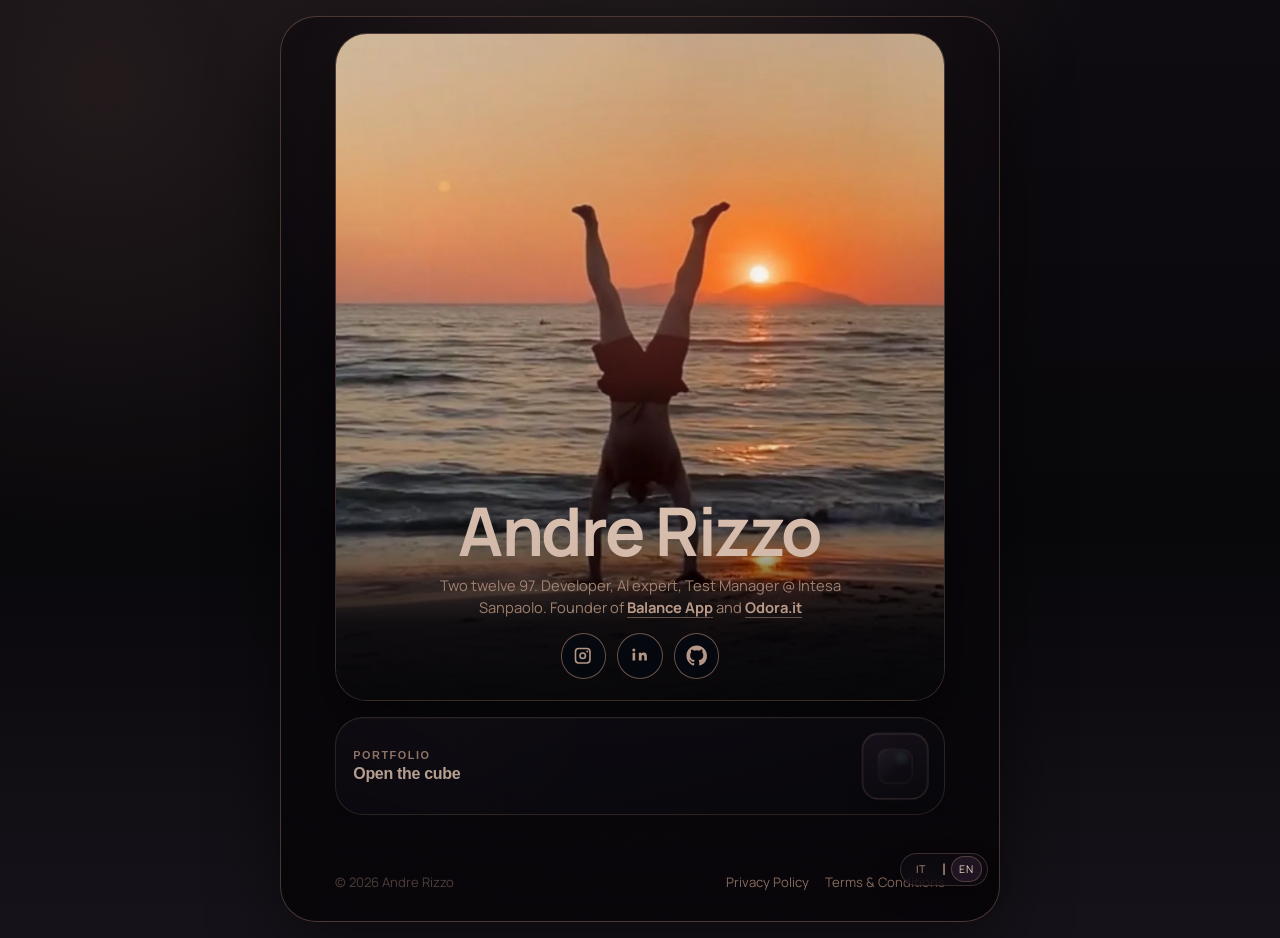
==== index.html @ 6656676f "Add interactive cube stage and animations Introduce a toggleable 3D portfolio "cube" stage with anim" ====
<!DOCTYPE html>
<html lang="en">
  <head>
    <meta charset="UTF-8" />
    <meta name="viewport" content="width=device-width, initial-scale=1" />
    <title>Andre Rizzo | Digital Card</title>
    <meta name="description" content="Andre Rizzo. Project Manager, IT Engineer, Digital Advisor." data-meta="description" />
    <meta name="theme-color" content="#060a12" />

    <meta property="og:title" content="Andre Rizzo | Digital Card" data-meta="og:title" />
    <meta property="og:description" content="Project Manager | IT Engineer | Digital Advisor" data-meta="og:description" />
    <meta property="og:type" content="website" />
    <meta property="og:locale" content="en_US" data-meta="og:locale" />
    <meta property="og:image" content="assets/andre-rizzo-beach-optimized.webp" />

    <meta name="twitter:card" content="summary_large_image" />
    <meta name="twitter:title" content="Andre Rizzo | Digital Card" data-meta="twitter:title" />
    <meta name="twitter:description" content="Project Manager | IT Engineer | Digital Advisor" data-meta="twitter:description" />

    <link
      rel="icon"
      href="data:image/svg+xml,<svg xmlns='http://www.w3.org/2000/svg' viewBox='0 0 128 128'><rect width='128' height='128' rx='26' fill='%23060a12'/><text x='50%' y='58%' font-size='68' text-anchor='middle' fill='%23d3a289' font-family='Arial, sans-serif'>AR</text></svg>"
    />
    <link rel="stylesheet" href="css/main.css" />
    <script defer src="js/locales-bundle.js"></script>
    <script defer src="js/i18n.js"></script>
    <script defer src="js/main.js"></script>
  </head>
  <body class="is-cube-stage-closed" data-page="home" data-i18n-title-key="meta.homeTitle" data-i18n-description-key="meta.homeDescription">
    <div class="page-shell">
      <div class="lang-switch" data-lang-switch data-i18n-aria-label="nav.languageSwitcher">
        <button type="button" class="lang-switch-btn" data-lang-option="it">IT</button>
        <span aria-hidden="true">|</span>
        <button type="button" class="lang-switch-btn" data-lang-option="en">EN</button>
      </div>

      <header class="hero" id="top">
        <div class="container">
          <section class="hero-panel" data-reveal style="--delay: 0.02s">
            <div class="hero-media" data-reveal style="--delay: 0.08s">
              <img
                src="assets/andre-rizzo-beach-optimized.webp"
                alt="Andre Rizzo al tramonto sul mare"
                class="hero-image is-active"
                style="--hero-focus: 34%;"
                loading="eager"
                fetchpriority="high"
              />
            </div>

            <div class="hero-content">
              <h1 data-reveal style="--delay: 0.14s">Andre Rizzo</h1>
              <p class="hero-bio" data-reveal style="--delay: 0.18s">
                <span data-i18n="hero.bioLead">Due dodici 97. Developer, AI expert, Test Manager @ Intesa Sanpaolo. Founder di</span>
                <a href="#project-cube" class="hero-inline-link" data-cube-target="balance" data-track="hero_bio_balance">Balance App</a>
                <span data-i18n="hero.bioConnector">e</span>
                <a href="#project-cube" class="hero-inline-link" data-cube-target="odora" data-track="hero_bio_odora">Odora.it</a>
              </p>

              <div class="social-row" data-reveal style="--delay: 0.24s">
                <a
                  href="https://instagram.com/ozzirr"
                  class="social-link"
                  aria-label="Instagram"
                  data-i18n-aria-label="social.instagram"
                  data-external="true"
                  data-track="social_instagram"
                >
                  <svg viewBox="0 0 24 24" aria-hidden="true">
                    <path
                      d="M7.5 3h9A4.5 4.5 0 0 1 21 7.5v9a4.5 4.5 0 0 1-4.5 4.5h-9A4.5 4.5 0 0 1 3 16.5v-9A4.5 4.5 0 0 1 7.5 3zm0 1.8a2.7 2.7 0 0 0-2.7 2.7v9a2.7 2.7 0 0 0 2.7 2.7h9a2.7 2.7 0 0 0 2.7-2.7v-9a2.7 2.7 0 0 0-2.7-2.7h-9zm9.5 1.4a1.1 1.1 0 1 1 0 2.2 1.1 1.1 0 0 1 0-2.2zM12 8a4 4 0 1 1 0 8 4 4 0 0 1 0-8zm0 1.8a2.2 2.2 0 1 0 0 4.4 2.2 2.2 0 0 0 0-4.4z"
                    />
                  </svg>
                </a>
                <a
                  href="https://www.linkedin.com/in/andrea-rizzo-ar"
                  class="social-link"
                  aria-label="LinkedIn"
                  data-i18n-aria-label="social.linkedin"
                  data-external="true"
                  data-track="social_linkedin"
                >
                  <svg viewBox="0 0 24 24" aria-hidden="true">
                    <path
                      d="M6.9 8.6v8.8H4V8.6h2.9zM5.4 4a1.7 1.7 0 1 1 0 3.4 1.7 1.7 0 0 1 0-3.4zM20 12.5v4.9h-2.9v-4.3c0-1.1-.4-1.9-1.4-1.9-.8 0-1.2.5-1.4 1-.1.2-.1.5-.1.8v4.4H11V8.6h2.9v1.2c.4-.6 1.1-1.4 2.8-1.4 2 0 3.3 1.3 3.3 4.1z"
                    />
                  </svg>
                </a>
                <a
                  href="https://github.com/ozzirr"
                  class="social-link"
                  aria-label="GitHub"
                  data-i18n-aria-label="social.github"
                  data-external="true"
                  data-track="social_github"
                >
                  <svg viewBox="0 0 24 24" aria-hidden="true">
                    <path
                      d="M12 .5C5.65.5.5 5.66.5 12.02c0 5.09 3.3 9.4 7.88 10.92.58.1.79-.25.79-.56 0-.28-.01-1.2-.02-2.17-3.21.7-3.89-1.37-3.89-1.37-.52-1.34-1.28-1.69-1.28-1.69-1.05-.71.08-.7.08-.7 1.16.08 1.77 1.2 1.77 1.2 1.03 1.77 2.7 1.26 3.36.96.1-.75.4-1.26.72-1.55-2.56-.29-5.26-1.28-5.26-5.73 0-1.26.45-2.28 1.19-3.08-.12-.29-.52-1.46.11-3.05 0 0 .97-.31 3.17 1.18a11 11 0 0 1 5.77 0c2.2-1.49 3.17-1.18 3.17-1.18.63 1.59.23 2.76.11 3.05.74.8 1.19 1.82 1.19 3.08 0 4.46-2.7 5.43-5.28 5.72.41.36.78 1.06.78 2.14 0 1.55-.01 2.8-.01 3.18 0 .31.21.67.8.56A11.53 11.53 0 0 0 23.5 12C23.5 5.66 18.35.5 12 .5Z"
                    />
                  </svg>
                </a>
              </div>
            </div>
          </section>

          <div class="hero-entry" data-reveal style="--delay: 0.3s">
            <button type="button" class="hero-cube-trigger" data-cube-stage-trigger aria-controls="project-cube" data-i18n-aria-label="hero.cubeTriggerAria">
              <span class="hero-cube-trigger-copy">
                <span class="hero-cube-trigger-kicker" data-i18n="hero.cubeTriggerKicker">Portfolio</span>
                <span class="hero-cube-trigger-title" data-i18n="hero.cubeTriggerTitle">Open the cube</span>
              </span>

              <span class="hero-mini-cube-scene" aria-hidden="true">
                <span class="hero-mini-cube">
                  <span class="hero-mini-cube-face hero-mini-cube-face--front"></span>
                  <span class="hero-mini-cube-face hero-mini-cube-face--right"></span>
                  <span class="hero-mini-cube-face hero-mini-cube-face--top"></span>
                </span>
              </span>
            </button>
          </div>
        </div>
      </header>

      <main class="portfolio-main">
        <section class="section section-cube" id="project-cube">
          <div class="container">
            <button type="button" class="cube-back-trigger" data-cube-stage-close>
              <svg viewBox="0 0 24 24" aria-hidden="true"><path d="M15.4 7.4 14 6l-6 6 6 6 1.4-1.4L10.8 12z"/></svg>
              <span data-i18n="cube.backToHero">Back</span>
            </button>
            <div class="cube-layout" data-reveal>
              <div class="cube-scene is-loading" data-cube-scene aria-busy="true">
                <div class="cube-loading" data-cube-loading aria-hidden="true">
                  <span class="cube-loading-spinner"></span>
                  <span class="cube-loading-spinner cube-loading-spinner--delay"></span>
                </div>
                <div class="project-cube" data-project-cube style="--cube-rx: -18deg; --cube-ry: 28deg;">
                  <article class="cube-face cube-face--front">
                    <div class="cube-face-surface cube-face-surface--balance">
                      <div class="cube-face-media cube-face-media--balance" aria-hidden="true">
                        <img
                          src="assets/projects/balance/banner-balance.webp"
                          alt="Balance preview"
                          class="cube-face-cover cube-face-cover--balance"
                          loading="eager"
                          decoding="async"
                        />
                      </div>
                      <div class="cube-face-body">
                        <p class="cube-face-kicker">APP</p>
                        <h3 class="cube-face-title">Balance</h3>
                        <p class="cube-face-copy" data-i18n="cube.balanceCopy">Personal finance designed to feel clear, private and under control.</p>
                        <a
                          href="https://ctrlbalance.com/?utm_source=mylinks"
                          class="cube-face-cta"
                          data-i18n="cube.viewProject"
                          data-external="true"
                          data-track="cube_balance"
                          >Open project</a
                        >
                      </div>
                    </div>
                  </article>

                  <article class="cube-face cube-face--right">
                    <div class="cube-face-surface cube-face-surface--logo cube-face-surface--odora">
                      <span class="cube-face-logo-badge cube-face-logo-badge--odora">
                        <img src="assets/logos/logo_odora.png" alt="Odora.it" class="cube-face-logo-image cube-face-logo-image--odora" loading="eager" decoding="async" />
                      </span>
                      <div class="cube-face-body">
                        <p class="cube-face-kicker">DISCOVERY</p>
                        <h3 class="cube-face-title">Odora.it</h3>
                        <p class="cube-face-copy" data-i18n="cube.odoraCopy">Fragrance discovery, notes and price comparison in a cleaner product experience.</p>
                        <a href="https://odora.it/?utm_source=mylinks" class="cube-face-cta" data-i18n="cube.viewProject" data-external="true" data-track="cube_odora">Open project</a>
                      </div>
                    </div>
                  </article>

                  <article class="cube-face cube-face--back">
                    <div class="cube-face-surface cube-face-surface--logo">
                      <span class="cube-face-logo-badge">
                        <img
                          src="assets/logos/logo-generale-elettrica-optimized.webp"
                          alt="Generale Elettrica"
                          class="cube-face-logo-image"
                          loading="eager"
                          decoding="async"
                        />
                      </span>
                      <div class="cube-face-body">
                        <p class="cube-face-kicker">ECOMMERCE</p>
                        <h3 class="cube-face-title">Generale Elettrica</h3>
                        <p class="cube-face-copy" data-i18n="cube.generaleCopy">Commerce experience connected with integrations and operational flows.</p>
                        <a
                          href="https://generale-elettrica.com/?utm_source=mylinks"
                          class="cube-face-cta"
                          data-i18n="cube.viewProject"
                          data-external="true"
                          data-track="cube_generale_elettrica"
                          >Open project</a
                        >
                      </div>
                    </div>
                  </article>

                  <article class="cube-face cube-face--left">
                    <div class="cube-face-surface cube-face-surface--empty cube-face-surface--coming-soon">
                      <div class="cube-empty-card" aria-label="Progetto in arrivo">
                        <div class="cube-empty-logo-skeleton" aria-hidden="true"></div>
                        <div class="cube-empty-copy">
                          <div class="cube-empty-title-skeleton" aria-hidden="true"></div>
                          <div class="cube-empty-subtitle-skeleton" aria-hidden="true"></div>
                          <span class="cube-empty-cta">In arrivo</span>
                        </div>
                      </div>
                    </div>
                  </article>

                  <article class="cube-face cube-face--top">
                    <div class="cube-face-surface cube-face-surface--snake" data-snake-game>
                      <div class="cube-snake-card">
                        <div class="cube-snake-head">
                          <p class="cube-face-kicker" data-i18n="snake.kicker">MINI GAME</p>
                          <p class="cube-snake-score">
                            <span data-i18n="snake.scoreLabel">Score</span>
                            <span data-snake-score>0</span>
                          </p>
                        </div>

                        <div class="cube-snake-stage">
                          <canvas
                            class="cube-snake-canvas"
                            data-snake-canvas
                            data-cube-interactive
                            width="216"
                            height="216"
                            tabindex="0"
                            aria-label="Runner game"
                            data-i18n-aria-label="snake.canvasAria"
                          ></canvas>
                          <div class="cube-snake-status" data-snake-status>Ready</div>
                        </div>

                        <div class="cube-snake-meta">
                          <h3 class="cube-face-title cube-snake-title" data-i18n="snake.title">Runner</h3>
                          <p class="cube-face-copy cube-snake-copy" data-i18n="snake.helper">Tap the screen to jump. Avoid the blocks.</p>
                        </div>

                        <div class="cube-snake-actions">
                          <button type="button" class="cube-snake-button cube-snake-button--primary" data-snake-action data-cube-interactive>Start</button>
                          <p class="cube-snake-tap-hint" data-i18n="snake.tapHint">Tap to jump</p>
                        </div>
                      </div>
                    </div>
                  </article>

                  <article class="cube-face cube-face--bottom">
                    <div class="cube-face-surface cube-face-surface--empty" aria-hidden="true"></div>
                  </article>
                </div>
              </div>

              <p class="cube-helper" data-i18n="cube.helper">Drag or swipe to explore. Hover or focus to pause.</p>
            </div>
          </div>
        </section>

      </main>

      <footer class="site-footer">
        <div class="container footer-inner">
          <p>&copy; <span id="year"></span> Andre Rizzo</p>
          <nav aria-label="Legal links" class="footer-nav" data-i18n-aria-label="footer.navAria">
            <a href="privacy.html" data-i18n="footer.privacy">Privacy Policy</a>
            <a href="terms.html" data-i18n="footer.terms">Terms &amp; Conditions</a>
          </nav>
        </div>
      </footer>
    </div>
  </body>
</html>
---- css/main.css ----
@import url("https://fonts.googleapis.com/css2?family=Manrope:wght@400;500;600;700;800&display=swap");

:root {
  --bg-0: #08070a;
  --bg-1: #0f0c11;
  --bg-2: #16121a;
  --page-bg:
    radial-gradient(circle at 50% -16%, rgba(216, 168, 143, 0.12), transparent 38%),
    radial-gradient(circle at 8% 8%, rgba(98, 72, 64, 0.24), transparent 33%),
    linear-gradient(180deg, var(--bg-1) 0%, var(--bg-0) 56%, var(--bg-2) 100%);
  --panel: rgba(18, 14, 20, 0.92);
  --panel-soft: rgba(22, 17, 26, 0.86);
  --panel-strong: rgba(26, 19, 29, 0.96);
  --line: rgba(206, 157, 131, 0.6);
  --line-soft: rgba(206, 157, 131, 0.3);
  --text-main: #d8b39f;
  --text-strong: #edd1bf;
  --text-soft: #b99582;
  --text-subtle: #8e7367;
  --text-dim: #6a5650;
  --success: #89dfba;
  --danger: #ff9f9f;
  --radius-xl: 36px;
  --radius-l: 24px;
  --radius-m: 18px;
  --radius-s: 14px;
  --shadow-soft: 0 18px 46px rgba(0, 0, 0, 0.42);
}

* {
  box-sizing: border-box;
}

html,
body {
  margin: 0;
  min-height: 100%;
}

html {
  scroll-behavior: smooth;
  background: var(--page-bg);
  background-color: var(--bg-0);
}

body {
  font-family: "Manrope", "Avenir Next", "Segoe UI", sans-serif;
  color: var(--text-main);
  line-height: 1.45;
  text-rendering: optimizeLegibility;
  -webkit-font-smoothing: antialiased;
  background: var(--page-bg);
  background-color: var(--bg-0);
}

img {
  display: block;
  max-width: 100%;
}

a {
  color: inherit;
  text-decoration: none;
}

.page-shell {
  position: relative;
  min-height: 100dvh;
  max-width: 720px;
  margin: 0 auto;
  padding-bottom: 1.8rem;
  background: linear-gradient(180deg, rgba(12, 9, 14, 0.74), rgba(12, 9, 14, 0.96));
}

.page-shell::before,
.page-shell::after {
  content: "";
  position: absolute;
  inset: 0;
  pointer-events: none;
}

.page-shell::before {
  opacity: 0.24;
  background-image: url("../assets/textures/noise.svg"), url("../assets/textures/grid-soft.svg");
  background-size:
    220px 220px,
    360px 360px;
  background-repeat: repeat;
  mix-blend-mode: soft-light;
}

.page-shell::after {
  background:
    radial-gradient(circle at 50% 8%, rgba(212, 157, 132, 0.1), transparent 46%),
    radial-gradient(circle at 50% 0%, transparent 34%, rgba(0, 0, 0, 0.33) 100%);
}

.container {
  width: min(600px, calc(100% - 1.9rem));
  margin-inline: auto;
}

.lang-switch {
  position: fixed;
  right: max(0.78rem, calc((100vw - 720px) / 2 + 0.78rem));
  bottom: 0.88rem;
  z-index: 65;
  width: fit-content;
  margin: 0;
  display: inline-flex;
  align-items: center;
  gap: 0.34rem;
  border: 1px solid rgba(206, 157, 131, 0.24);
  border-radius: 999px;
  background: rgba(14, 11, 18, 0.68);
  backdrop-filter: blur(10px);
  -webkit-backdrop-filter: blur(10px);
  box-shadow: 0 10px 24px rgba(0, 0, 0, 0.28);
  padding: 0.16rem 0.28rem;
}

.lang-switch-btn {
  appearance: none;
  border: 0;
  min-width: 1.92rem;
  min-height: 1.62rem;
  border-radius: 999px;
  background: transparent;
  color: var(--text-soft);
  font: inherit;
  font-size: 0.66rem;
  letter-spacing: 0.08em;
  text-transform: uppercase;
  cursor: pointer;
  transition:
    background-color 180ms ease,
    color 180ms ease,
    transform 180ms ease;
}

.lang-switch-btn:hover,
.lang-switch-btn:focus-visible {
  transform: translateY(-1px);
  color: var(--text-main);
}

.lang-switch-btn.is-active {
  background: rgba(35, 24, 37, 0.9);
  color: var(--text-strong);
  border: 1px solid var(--line-soft);
}

@media (max-width: 420px) {
  .lang-switch {
    right: 0.6rem;
    bottom: 0.7rem;
  }

  .hero-cube-trigger {
    grid-template-columns: 1fr;
    justify-items: center;
    text-align: center;
  }

  .hero-cube-trigger-copy {
    justify-items: center;
    text-align: center;
  }
}

.hero {
  padding-top: 0.8rem;
}

.hero-panel {
  position: relative;
  border: 1px solid var(--line-soft);
  border-radius: 32px;
  overflow: hidden;
  background: rgba(15, 12, 18, 0.8);
  box-shadow: 0 22px 52px rgba(0, 0, 0, 0.48);
  transition:
    transform 780ms cubic-bezier(0.2, 0.7, 0.2, 1),
    opacity 520ms ease,
    filter 520ms ease;
}

.hero-panel::before {
  content: "";
  position: absolute;
  inset: 18% 14% auto;
  height: 260px;
  border-radius: 999px;
  background: radial-gradient(circle, rgba(213, 162, 138, 0.22), rgba(213, 162, 138, 0) 70%);
  filter: blur(30px);
  pointer-events: none;
  z-index: 1;
}

.hero-media {
  position: relative;
  height: clamp(460px, 74vh, 680px);
  overflow: hidden;
}

.hero-image {
  position: absolute;
  inset: 0;
  width: 100%;
  height: 100%;
  object-fit: cover;
  object-position: center var(--hero-focus, 34%);
  opacity: 0;
  pointer-events: none;
  --hero-shift: 0px;
  --hero-zoom: 1.008;
  transform: translate3d(0, var(--hero-shift), 0) scale(var(--hero-zoom));
  will-change: transform;
  transition:
    opacity 680ms ease,
    transform 900ms cubic-bezier(0.2, 0.7, 0.2, 1);
}

.hero-image.is-active {
  opacity: 1;
  z-index: 1;
  --hero-zoom: 1.012;
}

.hero-media::before {
  content: "";
  position: absolute;
  inset: 0;
  background:
    linear-gradient(180deg, rgba(14, 11, 16, 0.1) 20%, rgba(10, 8, 12, 0.93) 100%),
    radial-gradient(circle at 70% 10%, rgba(224, 177, 154, 0.2), rgba(224, 177, 154, 0) 50%);
}

.hero-media::after {
  content: "";
  position: absolute;
  inset: 0;
  background:
    linear-gradient(180deg, rgba(10, 8, 12, 0) 48%, rgba(10, 8, 12, 0.98)),
    url("../assets/textures/noise.svg");
  background-size: auto, 240px 240px;
  background-repeat: no-repeat, repeat;
  mix-blend-mode: soft-light;
}

.hero-content {
  position: absolute;
  inset: auto 0 0;
  z-index: 2;
  padding: 0 1.05rem 1.04rem;
  text-align: center;
}

.hero-bio {
  max-width: 27rem;
  margin: 0.54rem auto 0;
  color: var(--text-soft);
  font-size: 0.92rem;
  line-height: 1.5;
}

.hero-inline-link {
  color: var(--text-main);
  font-weight: 700;
  text-decoration: none;
  border-bottom: 1px solid rgba(232, 189, 167, 0.44);
  transition:
    color 180ms ease,
    border-color 180ms ease,
    opacity 180ms ease;
}

.hero-inline-link:hover,
.hero-inline-link:focus-visible {
  color: var(--text-strong);
  border-color: rgba(232, 189, 167, 0.92);
}

.hero-content::before {
  content: "";
  position: absolute;
  inset: auto 0 0;
  height: 78%;
  background: linear-gradient(180deg, rgba(9, 8, 12, 0) 0%, rgba(9, 8, 12, 0.84) 52%, rgba(9, 8, 12, 0.98) 100%);
  pointer-events: none;
  z-index: 0;
}

.hero-content > * {
  position: relative;
  z-index: 1;
}

.hero-entry {
  margin-top: 1rem;
  max-height: 180px;
  overflow: hidden;
  transition:
    opacity 420ms ease,
    transform 520ms cubic-bezier(0.2, 0.7, 0.2, 1),
    max-height 520ms ease,
    margin-top 520ms ease;
}

.hero-cube-trigger {
  width: 100%;
  display: grid;
  grid-template-columns: minmax(0, 1fr) auto;
  gap: 1rem;
  align-items: center;
  padding: 1rem 1.08rem;
  appearance: none;
  border: 1px solid rgba(210, 163, 137, 0.22);
  border-radius: 28px;
  background:
    linear-gradient(165deg, rgba(19, 15, 24, 0.9), rgba(12, 11, 17, 0.94)),
    radial-gradient(circle at 22% 14%, rgba(213, 162, 138, 0.13), transparent 28%);
  box-shadow:
    inset 0 1px 0 rgba(255, 255, 255, 0.04),
    0 18px 38px rgba(0, 0, 0, 0.24);
  cursor: pointer;
  transition:
    transform 220ms ease,
    border-color 220ms ease,
    box-shadow 220ms ease,
    opacity 360ms ease;
}

.hero-cube-trigger:hover,
.hero-cube-trigger:focus-visible {
  transform: translateY(-2px);
  border-color: rgba(232, 189, 167, 0.56);
  box-shadow:
    inset 0 1px 0 rgba(255, 255, 255, 0.05),
    0 22px 42px rgba(0, 0, 0, 0.3);
}

.hero-cube-trigger-copy {
  display: grid;
  justify-items: start;
  gap: 0.28rem;
  text-align: left;
}

.hero-cube-trigger-kicker {
  color: var(--text-soft);
  font-size: 0.68rem;
  font-weight: 700;
  letter-spacing: 0.14em;
  text-transform: uppercase;
}

.hero-cube-trigger-title {
  color: var(--text-strong);
  font-size: 1rem;
  font-weight: 700;
  letter-spacing: -0.02em;
}

.hero-mini-cube-scene {
  --mini-cube-size: 64px;
  width: var(--mini-cube-size);
  height: var(--mini-cube-size);
  display: grid;
  place-items: center;
  perspective: 900px;
  perspective-origin: 50% 45%;
}

.hero-mini-cube {
  position: relative;
  width: 100%;
  height: 100%;
  transform-style: preserve-3d;
  animation: hero-mini-cube-spin 8.4s linear infinite;
}

.hero-mini-cube-face {
  position: absolute;
  inset: 0;
  border-radius: 16px;
  border: 1px solid rgba(219, 176, 151, 0.3);
  background:
    linear-gradient(165deg, rgba(29, 21, 34, 0.96), rgba(16, 13, 21, 0.94)),
    radial-gradient(circle at 25% 18%, rgba(223, 178, 154, 0.16), transparent 34%);
  box-shadow:
    inset 0 1px 0 rgba(255, 255, 255, 0.06),
    0 14px 24px rgba(0, 0, 0, 0.22);
  backface-visibility: hidden;
  -webkit-backface-visibility: hidden;
}

.hero-mini-cube-face::after {
  content: "";
  position: absolute;
  inset: 14px;
  border-radius: 10px;
  border: 1px solid rgba(235, 201, 184, 0.08);
  background:
    linear-gradient(140deg, rgba(255, 255, 255, 0.08), transparent 68%),
    radial-gradient(circle at 70% 24%, rgba(115, 201, 175, 0.14), transparent 28%);
}

.hero-mini-cube-face--front {
  transform: rotateY(0deg) translateZ(calc(var(--mini-cube-size) / 2));
}

.hero-mini-cube-face--right {
  transform: rotateY(90deg) translateZ(calc(var(--mini-cube-size) / 2));
}

.hero-mini-cube-face--top {
  transform: rotateX(90deg) translateZ(calc(var(--mini-cube-size) / 2));
}

h1,
h2,
p {
  margin: 0;
}

h1 {
  color: var(--text-strong);
  font-size: clamp(2.5rem, 11.2vw, 4.2rem);
  line-height: 1.02;
  letter-spacing: -0.022em;
  text-shadow: 0 8px 24px rgba(0, 0, 0, 0.35);
}

.role-line {
  margin-top: 0.82rem;
  min-height: 1.92rem;
  display: flex;
  align-items: center;
  justify-content: center;
  font-size: clamp(1.06rem, 4.8vw, 1.54rem);
  color: var(--text-main);
  letter-spacing: 0.01em;
  text-shadow: 0 8px 22px rgba(0, 0, 0, 0.45);
}

.role-rotator {
  position: relative;
  display: inline-flex;
  align-items: center;
  justify-content: center;
  appearance: none;
  border: 1px solid var(--line-soft);
  min-width: var(--role-width, 16ch);
  padding: 0.16rem 0.72rem;
  border-radius: 999px;
  background: rgba(23, 17, 26, 0.5);
  color: inherit;
  font: inherit;
  overflow: hidden;
  cursor: pointer;
  transition:
    transform 180ms ease,
    border-color 180ms ease,
    background-color 180ms ease;
}

.role-rotator::before {
  content: "";
  position: absolute;
  inset: 0;
  background: linear-gradient(110deg, transparent 18%, rgba(237, 209, 191, 0.28) 50%, transparent 82%);
  transform: translateX(-140%);
  animation: role-sweep 4.8s ease-in-out infinite;
}

.role-rotator-text {
  position: relative;
  z-index: 1;
  display: inline-block;
  white-space: nowrap;
  transition:
    opacity 260ms ease,
    transform 320ms cubic-bezier(0.2, 0.7, 0.2, 1),
    filter 320ms ease;
}

.role-rotator-text.is-out {
  opacity: 0;
  transform: translateY(-38%) scale(0.985);
  filter: blur(3px);
}

.role-rotator-text.is-in {
  opacity: 1;
  transform: translateY(0) scale(1);
  filter: blur(0);
}

.role-rotator:hover,
.role-rotator:focus-visible,
.role-rotator.is-opening {
  transform: translateY(-1px);
  border-color: rgba(231, 191, 170, 0.95);
  background: rgba(30, 22, 34, 0.72);
}

.social-row {
  margin-top: 0.98rem;
  display: flex;
  justify-content: center;
  align-items: center;
  gap: 0.74rem;
}

.social-link {
  width: 2.82rem;
  height: 2.82rem;
  display: inline-flex;
  align-items: center;
  justify-content: center;
  border-radius: 999px;
  border: 1px solid var(--line);
  background: rgba(4, 12, 21, 0.58);
  transition:
    transform 220ms ease,
    border-color 220ms ease,
    background-color 220ms ease,
    opacity 220ms ease;
}

.social-link svg {
  width: 1.34rem;
  height: 1.34rem;
  fill: var(--text-main);
}

.social-link:hover,
.social-link:focus-visible {
  transform: translateY(-2px) scale(1.02);
  border-color: rgba(232, 189, 167, 0.96);
  background: rgba(28, 20, 30, 0.92);
}

.section {
  position: relative;
  padding-top: 3rem;
}

.section-head {
  margin-bottom: 1rem;
  text-align: center;
}

.section-kicker {
  color: var(--text-soft);
  letter-spacing: 0.12em;
  text-transform: uppercase;
  font-size: 0.74rem;
}

.section-title {
  margin-top: 0.34rem;
  color: var(--text-main);
  font-size: clamp(1.58rem, 6.2vw, 2.2rem);
  letter-spacing: -0.01em;
}

.section-featured {
  padding-top: 2.1rem;
}

.section-cube {
  padding-top: 0.8rem;
  padding-bottom: 2.1rem;
  transition:
    opacity 620ms ease,
    transform 780ms cubic-bezier(0.2, 0.7, 0.2, 1);
}

.main--cube-only {
  min-height: calc(100vh - 8.5rem);
  display: grid;
  align-items: center;
}

.portfolio-main {
  overflow: clip;
  transition:
    max-height 880ms cubic-bezier(0.2, 0.7, 0.2, 1),
    opacity 520ms ease,
    transform 780ms cubic-bezier(0.2, 0.7, 0.2, 1),
    margin-top 780ms cubic-bezier(0.2, 0.7, 0.2, 1),
    padding-top 680ms cubic-bezier(0.2, 0.7, 0.2, 1);
}

body.is-cube-stage-open .portfolio-main {
  padding-top: 1.2rem;
}

.cube-back-trigger {
  display: none;
}

body.is-cube-stage-open .cube-back-trigger {
  display: inline-flex;
  align-items: center;
  gap: 0.5rem;
  position: fixed;
  top: 1rem;
  left: 1rem;
  z-index: 90;
  padding: 0.5rem 1rem;
  appearance: none;
  border: 1px solid rgba(210, 163, 137, 0.18);
  border-radius: 22px;
  background: rgba(18, 14, 22, 0.82);
  backdrop-filter: blur(12px);
  -webkit-backdrop-filter: blur(12px);
  color: var(--text-soft);
  font-size: 0.82rem;
  font-weight: 600;
  letter-spacing: 0.02em;
  cursor: pointer;
  transition: border-color 200ms ease, color 200ms ease, transform 200ms ease;
}

body.is-cube-stage-open .cube-back-trigger:hover,
body.is-cube-stage-open .cube-back-trigger:focus-visible {
  border-color: rgba(232, 189, 167, 0.42);
  color: var(--text-strong);
  transform: translateY(-1px);
}

.cube-back-trigger svg {
  width: 14px;
  height: 14px;
  fill: currentColor;
}

body.is-cube-stage-closed .portfolio-main {
  max-height: 0;
  opacity: 0;
  transform: translateY(-1rem) scale(0.97);
  margin-top: 0;
  pointer-events: none;
}

body.is-cube-stage-open .portfolio-main {
  max-height: 2000px;
  opacity: 1;
  transform: none;
  margin-top: 0;
  pointer-events: auto;
}

body.is-cube-stage-open .hero {
  max-height: 0;
  opacity: 0;
  overflow: hidden;
  padding-top: 0;
  margin: 0;
  pointer-events: none;
  transition:
    max-height 680ms cubic-bezier(0.2, 0.7, 0.2, 1),
    opacity 420ms ease,
    padding-top 680ms cubic-bezier(0.2, 0.7, 0.2, 1);
}

body.is-cube-stage-closed .hero {
  max-height: 1200px;
  opacity: 1;
  transition:
    max-height 680ms cubic-bezier(0.2, 0.7, 0.2, 1),
    opacity 420ms ease 200ms,
    padding-top 680ms cubic-bezier(0.2, 0.7, 0.2, 1);
}

body.is-cube-stage-opening .hero-cube-trigger {
  transform: scale(1.06);
  opacity: 0;
}

body.is-cube-stage-open .section-cube {
  opacity: 1;
  transform: none;
  min-height: 100vh;
  min-height: 100dvh;
  display: grid;
  align-content: center;
  justify-items: center;
}

body.is-cube-stage-open .site-footer {
  display: none;
}

body.is-cube-stage-closed .section-cube {
  opacity: 0;
  transform: translateY(1rem);
}

.section-head--cube {
  margin-bottom: 1.25rem;
}

.cube-intro {
  margin-top: 0.52rem;
  color: var(--text-soft);
  font-size: 0.92rem;
  line-height: 1.5;
}

.cube-layout {
  display: grid;
  gap: 0.9rem;
  justify-items: center;
}

.cube-scene {
  --cube-size: min(76vw, 320px);
  position: relative;
  width: var(--cube-size);
  height: var(--cube-size);
  perspective: 1600px;
  perspective-origin: 50% 42%;
  isolation: isolate;
  touch-action: none;
  -webkit-user-select: none;
  user-select: none;
  -webkit-touch-callout: none;
}

.project-cube {
  position: relative;
  width: 100%;
  height: 100%;
  transform-style: preserve-3d;
  transform: rotateX(var(--cube-rx, -18deg)) rotateY(var(--cube-ry, 28deg));
  will-change: transform;
  touch-action: none;
  transition: opacity 280ms ease;
}

.project-cube.is-snapping {
  transition:
    transform 860ms cubic-bezier(0.2, 0.7, 0.2, 1),
    opacity 280ms ease;
}

.cube-scene img {
  -webkit-user-drag: none;
  user-drag: none;
  -webkit-user-select: none;
  user-select: none;
  pointer-events: none;
}

.cube-scene.is-loading .project-cube {
  opacity: 0;
}

.cube-loading {
  position: absolute;
  inset: 0;
  z-index: 4;
  display: grid;
  place-items: center;
  pointer-events: none;
  transition:
    opacity 240ms ease,
    visibility 240ms ease;
}

.cube-scene:not(.is-loading) .cube-loading {
  opacity: 0;
  visibility: hidden;
}

.cube-loading::before {
  content: "";
  position: absolute;
  inset: 0.6rem;
  border-radius: 30px;
  background:
    linear-gradient(165deg, rgba(20, 15, 24, 0.9), rgba(13, 11, 17, 0.96)),
    radial-gradient(circle at 50% 22%, rgba(214, 172, 150, 0.12), transparent 36%);
  border: 1px solid rgba(217, 171, 146, 0.18);
  box-shadow:
    inset 0 1px 0 rgba(255, 255, 255, 0.05),
    0 20px 38px rgba(0, 0, 0, 0.24);
}

.cube-loading-spinner {
  position: absolute;
  width: 74px;
  height: 74px;
  border-radius: 50%;
  border: 1px solid rgba(231, 191, 170, 0.26);
  border-top-color: rgba(231, 191, 170, 0.92);
  border-right-color: rgba(108, 179, 167, 0.72);
  animation: cube-loader-spin 1.05s linear infinite;
}

.cube-loading-spinner--delay {
  width: 106px;
  height: 106px;
  border-color: rgba(231, 191, 170, 0.12);
  border-bottom-color: rgba(231, 191, 170, 0.5);
  border-left-color: rgba(108, 179, 167, 0.28);
  animation-duration: 1.45s;
  animation-direction: reverse;
}

.project-cube.is-dragging,
.cube-scene {
  cursor: grab;
}

.project-cube.is-dragging {
  cursor: grabbing;
}

.cube-face {
  position: absolute;
  inset: 0;
  padding: 0.35rem;
  transform-style: preserve-3d;
}

.cube-face--front {
  transform: rotateY(0deg) translateZ(calc(var(--cube-size) / 2));
}

.cube-face--right {
  transform: rotateY(90deg) translateZ(calc(var(--cube-size) / 2));
}

.cube-face--back {
  transform: rotateY(180deg) translateZ(calc(var(--cube-size) / 2));
}

.cube-face--left {
  transform: rotateY(-90deg) translateZ(calc(var(--cube-size) / 2));
}

.cube-face--top {
  transform: rotateX(90deg) translateZ(calc(var(--cube-size) / 2));
}

.cube-face--bottom {
  transform: rotateX(-90deg) translateZ(calc(var(--cube-size) / 2));
}

.cube-face-surface {
  position: relative;
  width: 100%;
  height: 100%;
  overflow: hidden;
  display: grid;
  grid-template-rows: auto 1fr;
  border: 1px solid rgba(217, 171, 146, 0.36);
  border-radius: 26px;
  background:
    linear-gradient(165deg, rgba(24, 18, 28, 0.94), rgba(16, 13, 19, 0.98)),
    radial-gradient(circle at 90% 12%, rgba(205, 154, 128, 0.16), transparent 38%);
  box-shadow:
    inset 0 1px 0 rgba(255, 255, 255, 0.06),
    0 20px 38px rgba(0, 0, 0, 0.34);
  color: inherit;
  backface-visibility: hidden;
  -webkit-backface-visibility: hidden;
  -webkit-user-select: none;
  user-select: none;
}

.cube-face-surface::after {
  content: "";
  position: absolute;
  inset: 0;
  border-radius: inherit;
  background: linear-gradient(130deg, transparent 18%, rgba(255, 255, 255, 0.08) 48%, transparent 76%);
  transform: translateX(-120%);
  transition: transform 720ms ease;
  pointer-events: none;
}

.cube-face-surface:hover::after,
.cube-face-surface.is-opening::after {
  transform: translateX(120%);
}

.cube-face-surface--profile {
  grid-template-rows: 45% 1fr;
}

.cube-face-surface--balance {
  grid-template-rows: 45% 1fr;
  background:
    linear-gradient(180deg, rgba(19, 15, 26, 0.62) 0%, rgba(16, 13, 20, 0.96) 100%),
    radial-gradient(circle at 16% 18%, rgba(126, 88, 190, 0.3), transparent 28%),
    radial-gradient(circle at 86% 22%, rgba(102, 182, 171, 0.22), transparent 24%),
    #17131d;
}

.cube-face-surface--odora {
  border-color: rgba(171, 202, 185, 0.28);
  background:
    linear-gradient(165deg, rgba(18, 17, 20, 0.94), rgba(12, 12, 15, 0.98)),
    radial-gradient(circle at 85% 16%, rgba(51, 108, 86, 0.26), transparent 28%),
    radial-gradient(circle at 18% 12%, rgba(214, 201, 185, 0.1), transparent 24%);
  box-shadow:
    inset 0 1px 0 rgba(255, 255, 255, 0.06),
    0 20px 38px rgba(0, 0, 0, 0.34);
}

.cube-face-surface--snake {
  grid-template-rows: 1fr;
  padding: 0.7rem;
  border-color: rgba(126, 198, 145, 0.28);
  background:
    linear-gradient(165deg, rgba(12, 22, 14, 0.94), rgba(8, 15, 11, 0.98)),
    radial-gradient(circle at 20% 18%, rgba(113, 210, 140, 0.14), transparent 24%),
    radial-gradient(circle at 82% 14%, rgba(173, 240, 123, 0.08), transparent 22%);
}

.cube-snake-card {
  position: relative;
  z-index: 1;
  display: grid;
  grid-template-rows: auto auto auto auto;
  gap: 0.62rem;
  width: 100%;
  height: 100%;
  padding: 0.5rem;
  border-radius: 20px;
  background:
    linear-gradient(180deg, rgba(13, 21, 14, 0.84), rgba(9, 14, 10, 0.92)),
    radial-gradient(circle at 50% 10%, rgba(164, 236, 132, 0.08), transparent 36%);
  border: 1px solid rgba(162, 220, 146, 0.12);
  box-shadow:
    inset 0 1px 0 rgba(255, 255, 255, 0.04),
    0 18px 30px rgba(0, 0, 0, 0.24);
}

.cube-snake-head {
  display: flex;
  align-items: center;
  justify-content: space-between;
  gap: 0.5rem;
}

.cube-snake-score {
  display: inline-flex;
  align-items: center;
  gap: 0.35rem;
  margin: 0;
  color: rgba(219, 235, 206, 0.84);
  font-size: 0.68rem;
  font-weight: 700;
  letter-spacing: 0.08em;
  text-transform: uppercase;
}

.cube-snake-stage {
  position: relative;
  display: grid;
  place-items: center;
}

.cube-snake-canvas {
  width: min(100%, 12rem);
  aspect-ratio: 1;
  display: block;
  border-radius: 16px;
  border: 1px solid rgba(186, 228, 169, 0.18);
  background:
    linear-gradient(180deg, rgba(9, 18, 11, 0.96), rgba(6, 12, 8, 0.98));
  box-shadow:
    inset 0 1px 0 rgba(255, 255, 255, 0.03),
    0 12px 26px rgba(0, 0, 0, 0.24);
  touch-action: none;
  cursor: pointer;
}

.cube-snake-status {
  position: absolute;
  top: 0.5rem;
  right: max(calc(50% - 6rem), 0.25rem);
  min-height: 24px;
  display: inline-flex;
  align-items: center;
  justify-content: center;
  padding: 0.18rem 0.5rem;
  border-radius: 999px;
  background: rgba(10, 16, 11, 0.78);
  border: 1px solid rgba(191, 232, 175, 0.14);
  color: rgba(228, 241, 219, 0.82);
  font-size: 0.56rem;
  font-weight: 700;
  letter-spacing: 0.08em;
  text-transform: uppercase;
  pointer-events: none;
}

.cube-snake-meta {
  display: grid;
  gap: 0.26rem;
}

.cube-snake-title {
  font-size: 0.98rem;
}

.cube-snake-copy {
  font-size: 0.68rem;
  color: rgba(214, 226, 208, 0.72);
}

.cube-snake-actions {
  display: grid;
  grid-template-columns: auto minmax(0, 1fr);
  gap: 0.6rem;
  align-items: center;
}

.cube-snake-button {
  appearance: none;
  border: 1px solid rgba(191, 232, 175, 0.16);
  border-radius: 14px;
  background: rgba(15, 21, 16, 0.88);
  color: rgba(233, 243, 228, 0.9);
  font: inherit;
  cursor: pointer;
  transition:
    transform 160ms ease,
    border-color 160ms ease,
    background-color 160ms ease;
}

.cube-snake-button:hover,
.cube-snake-button:focus-visible {
  transform: translateY(-1px);
  border-color: rgba(191, 232, 175, 0.42);
  background: rgba(22, 32, 23, 0.94);
}

.cube-snake-button--primary {
  min-height: 38px;
  padding: 0.46rem 0.86rem;
  border-radius: 999px;
  justify-self: start;
  font-size: 0.68rem;
  font-weight: 700;
  letter-spacing: 0.08em;
  text-transform: uppercase;
}

.cube-snake-tap-hint {
  justify-self: end;
  margin: 0;
  color: rgba(214, 226, 208, 0.72);
  font-size: 0.64rem;
  font-weight: 700;
  letter-spacing: 0.08em;
  text-transform: uppercase;
}

.cube-face-surface--empty {
  grid-template-rows: 1fr;
  border-style: dashed;
  border-color: rgba(217, 171, 146, 0.18);
  background:
    linear-gradient(165deg, rgba(18, 15, 22, 0.72), rgba(12, 11, 16, 0.88)),
    radial-gradient(circle at 50% 50%, rgba(205, 154, 128, 0.08), transparent 42%);
  box-shadow:
    inset 0 1px 0 rgba(255, 255, 255, 0.03),
    0 18px 34px rgba(0, 0, 0, 0.22);
}

.cube-face-surface--coming-soon {
  display: grid;
  place-items: center;
  padding: 1rem;
}

.cube-empty-card {
  position: relative;
  width: 100%;
  height: 100%;
  display: grid;
  align-content: center;
  justify-items: center;
  gap: 1rem;
  padding: 1.25rem 1rem;
  border-radius: 22px;
  background:
    linear-gradient(165deg, rgba(31, 25, 36, 0.66), rgba(17, 14, 21, 0.84)),
    radial-gradient(circle at 50% 14%, rgba(214, 172, 150, 0.08), transparent 38%);
  border: 1px solid rgba(224, 188, 168, 0.12);
  overflow: hidden;
}

.cube-empty-card::after {
  content: "";
  position: absolute;
  inset: 0;
  background: linear-gradient(100deg, transparent 24%, rgba(255, 255, 255, 0.08) 50%, transparent 76%);
  transform: translateX(-130%);
  animation: cube-skeleton-shimmer 2.4s ease-in-out infinite;
  pointer-events: none;
}

.cube-empty-logo-skeleton,
.cube-empty-title-skeleton,
.cube-empty-subtitle-skeleton,
.cube-empty-cta {
  position: relative;
  z-index: 1;
  background: linear-gradient(180deg, rgba(238, 227, 219, 0.14), rgba(208, 189, 178, 0.08));
  border: 1px solid rgba(233, 207, 192, 0.1);
  box-shadow: inset 0 1px 0 rgba(255, 255, 255, 0.04);
}

.cube-empty-logo-skeleton {
  width: 88px;
  height: 88px;
  border-radius: 24px;
}

.cube-empty-copy {
  position: relative;
  z-index: 1;
  width: 100%;
  display: grid;
  justify-items: center;
  gap: 0.72rem;
}

.cube-empty-title-skeleton {
  width: 64%;
  height: 18px;
  border-radius: 999px;
}

.cube-empty-subtitle-skeleton {
  width: 82%;
  height: 12px;
  border-radius: 999px;
}

.cube-empty-cta {
  min-height: 34px;
  display: inline-flex;
  align-items: center;
  justify-content: center;
  padding: 0.38rem 0.78rem;
  border-radius: 999px;
  color: rgba(243, 228, 220, 0.72);
  font-size: 0.68rem;
  font-weight: 700;
  letter-spacing: 0.08em;
  text-transform: uppercase;
}

.cube-face-surface--logo {
  justify-items: center;
  align-items: center;
  padding-top: 1.05rem;
}

.cube-profile-image {
  width: 100%;
  height: 100%;
  object-fit: cover;
  object-position: center 32%;
}

.cube-face-cover {
  width: 100%;
  height: 44%;
  object-fit: cover;
  object-position: center;
  display: block;
}

.cube-face-media {
  position: relative;
  width: 100%;
  height: 100%;
  overflow: hidden;
}

.cube-face-media--balance {
  display: flex;
  align-items: flex-start;
  justify-content: center;
  background:
    linear-gradient(180deg, rgba(15, 12, 20, 0.08), rgba(15, 12, 20, 0.42)),
    url("../assets/projects/balance/banner-balance.webp") center / cover no-repeat;
}

.cube-face-media--balance::after {
  content: "";
  position: absolute;
  inset: 0;
  background:
    linear-gradient(180deg, rgba(15, 12, 20, 0.02) 0%, rgba(15, 12, 20, 0.2) 100%);
  pointer-events: none;
}

.cube-face-cover--balance {
  position: relative;
  z-index: 1;
  width: calc(100% - 1rem);
  height: calc(100% - 0.95rem);
  margin: 0.58rem auto 0;
  border-radius: 18px;
  object-fit: contain;
  object-position: center center;
  box-shadow: 0 14px 24px rgba(0, 0, 0, 0.2);
}

.cube-face-cover--odora {
  height: 46%;
  object-position: center top;
}

.cube-face-body {
  position: relative;
  z-index: 1;
  display: grid;
  align-content: start;
  gap: 0.38rem;
  padding: 0.88rem 0.88rem 0.9rem;
}

.cube-face-body--profile {
  background:
    linear-gradient(180deg, rgba(10, 8, 12, 0.08) 0%, rgba(10, 8, 12, 0.95) 16%, rgba(10, 8, 12, 0.98) 100%);
}

.cube-face-kicker {
  color: var(--text-soft);
  font-size: 0.64rem;
  font-weight: 700;
  letter-spacing: 0.14em;
  text-transform: uppercase;
}

.cube-face-title {
  margin: 0;
  color: var(--text-strong);
  font-size: 1.12rem;
  line-height: 1.06;
  letter-spacing: -0.02em;
}

.cube-face-copy {
  color: var(--text-soft);
  font-size: 0.76rem;
  line-height: 1.45;
}

.cube-face-cta {
  margin-top: 0.14rem;
  justify-self: start;
  min-height: 34px;
  display: inline-flex;
  align-items: center;
  padding: 0.38rem 0.72rem;
  border-radius: 999px;
  border: 1px solid var(--line-soft);
  background: rgba(25, 19, 28, 0.74);
  color: var(--text-main);
  font-size: 0.68rem;
  font-weight: 700;
  letter-spacing: 0.08em;
  text-transform: uppercase;
  transition:
    transform 180ms ease,
    border-color 180ms ease,
    background-color 180ms ease;
  -webkit-user-select: none;
  user-select: none;
}

.cube-face-cta:hover,
.cube-face-cta:focus-visible {
  transform: translateY(-1px);
  border-color: rgba(231, 191, 170, 0.92);
  background: rgba(29, 22, 33, 0.9);
}

.cube-social-row {
  display: flex;
  flex-wrap: wrap;
  gap: 0.36rem;
}

.cube-social-link {
  min-height: 30px;
  display: inline-flex;
  align-items: center;
  justify-content: center;
  padding: 0.26rem 0.52rem;
  border-radius: 999px;
  border: 1px solid rgba(226, 188, 166, 0.28);
  background: rgba(22, 17, 26, 0.72);
  color: var(--text-main);
  font-size: 0.62rem;
  font-weight: 700;
  letter-spacing: 0.06em;
  text-transform: uppercase;
  transition:
    transform 180ms ease,
    border-color 180ms ease,
    background-color 180ms ease;
  -webkit-user-select: none;
  user-select: none;
}

.cube-social-link:hover,
.cube-social-link:focus-visible {
  transform: translateY(-1px);
  border-color: rgba(231, 191, 170, 0.92);
  background: rgba(29, 22, 33, 0.9);
}

.cube-face-logo-badge {
  width: min(78%, 220px);
  min-height: 94px;
  display: flex;
  align-items: center;
  justify-content: center;
  margin-top: 0.08rem;
  padding: 0.7rem 0.9rem;
  border-radius: 24px;
  background: rgba(250, 245, 238, 0.96);
  border: 1px solid rgba(221, 206, 193, 0.84);
  box-shadow: 0 16px 24px rgba(0, 0, 0, 0.16);
}

.cube-face-logo-badge--odora {
  width: min(78%, 220px);
  min-height: 94px;
  margin-top: 0.08rem;
  background: rgba(247, 243, 236, 0.96);
  border-color: rgba(214, 206, 191, 0.76);
  box-shadow: 0 16px 24px rgba(0, 0, 0, 0.16);
}

.cube-face-logo-image {
  display: block;
  max-width: 100%;
  max-height: 56px;
  width: auto;
  height: auto;
  object-fit: contain;
}

.cube-face-logo-badge--odora .cube-face-logo-image {
  max-height: 46px;
}

.cube-face-logo-image--odora {
  max-width: 82%;
}

.cube-helper {
  max-width: 28rem;
  margin: 0;
  color: var(--text-subtle);
  font-size: 0.78rem;
  line-height: 1.45;
  text-align: center;
}

.featured-banner-stack {
  display: grid;
  gap: 1rem;
}

.featured-card {
  position: relative;
  overflow: hidden;
  border: 1px solid var(--line);
  border-radius: var(--radius-l);
  background:
    linear-gradient(150deg, rgba(28, 20, 30, 0.94), rgba(18, 14, 20, 0.98)),
    radial-gradient(circle at 92% 12%, rgba(209, 154, 127, 0.16), transparent 42%);
  box-shadow: var(--shadow-soft);
  text-align: center;
  padding: 1.35rem 1.1rem 1.25rem;
}

.featured-card::before {
  content: "";
  position: absolute;
  inset: 0;
  background: linear-gradient(110deg, transparent 15%, rgba(255, 255, 255, 0.12) 50%, transparent 85%);
  transform: translateX(-130%);
  transition: transform 720ms ease;
  pointer-events: none;
}

.featured-card:hover::before,
.featured-card:focus-within::before {
  transform: translateX(130%);
}

.featured-title {
  margin-top: 0.14rem;
  color: var(--text-strong);
  font-size: clamp(2.1rem, 9.3vw, 3.1rem);
  line-height: 1.05;
  letter-spacing: -0.02em;
}

.featured-subtitle {
  margin-top: 0.48rem;
  color: var(--text-main);
  font-size: clamp(0.98rem, 4.1vw, 1.24rem);
}

.featured-meta {
  margin-top: 0.34rem;
  color: var(--text-soft);
  font-size: 0.86rem;
}

.featured-card--banner {
  border: 0;
  border-radius: 0;
  background: transparent;
  box-shadow: none;
  padding: 0;
}

.featured-card--banner::before {
  display: none;
}

.featured-card--banner .featured-cta {
  position: absolute;
  top: auto;
  bottom: 1rem;
  left: 50%;
  margin: 0;
  min-height: 44px;
  width: auto;
  min-width: 168px;
  max-width: calc(100% - 3rem);
  padding: 0.42rem 0.94rem;
  border: 1px solid var(--line-soft);
  background: rgba(23, 17, 26, 0.42);
  backdrop-filter: blur(12px) saturate(110%);
  -webkit-backdrop-filter: blur(12px) saturate(110%);
  font-weight: 600;
  transform: translateX(-50%);
  z-index: 4;
  overflow: hidden;
}

.featured-card--banner .featured-cta::before {
  content: "";
  position: absolute;
  inset: 0;
  background: linear-gradient(110deg, transparent 18%, rgba(237, 209, 191, 0.24) 50%, transparent 82%);
  transform: translateX(-140%);
  animation: role-sweep 4.8s ease-in-out infinite;
  pointer-events: none;
}

.featured-card--banner .featured-cta:hover,
.featured-card--banner .featured-cta:focus-visible,
.featured-card--banner .featured-cta.is-opening {
  transform: translateX(-50%) translateY(-1px);
  border-color: rgba(231, 191, 170, 0.95);
  background: rgba(30, 22, 34, 0.72);
}

.featured-card--banner .balance-banner-card,
.featured-card--banner .odora-banner-card {
  width: 100%;
}

.featured-cta {
  margin-top: 1.03rem;
  min-height: 56px;
  display: inline-flex;
  align-items: center;
  justify-content: center;
  padding: 0.78rem 1.3rem;
  border: 1px solid var(--line);
  border-radius: 999px;
  background: rgba(17, 13, 19, 0.78);
  color: var(--text-main);
  font-weight: 700;
  letter-spacing: 0.01em;
  transition:
    transform 220ms ease,
    border-color 220ms ease,
    background-color 220ms ease;
}

.featured-cta:hover,
.featured-cta:focus-visible {
  transform: translateY(-2px);
  border-color: rgba(231, 191, 170, 0.96);
  background: rgba(26, 19, 29, 0.98);
}

.section-focus {
  padding-top: 2.2rem;
}

.focus-grid {
  display: grid;
  gap: 0.72rem;
}

.focus-item {
  width: 100%;
  min-height: 56px;
  display: flex;
  align-items: center;
  justify-content: center;
  appearance: none;
  border: 1px solid var(--line-soft);
  border-radius: 999px;
  background: rgba(20, 15, 24, 0.62);
  color: var(--text-main);
  font-family: inherit;
  font-weight: 600;
  font-size: 0.96rem;
  letter-spacing: 0.01em;
  cursor: pointer;
  transition:
    transform 200ms ease,
    border-color 200ms ease,
    background-color 200ms ease,
    box-shadow 220ms ease;
}

.focus-item:hover,
.focus-item:focus-visible,
.focus-item.is-opening {
  transform: translateY(-2px);
  border-color: rgba(230, 189, 168, 0.92);
  background: rgba(25, 19, 30, 0.9);
  box-shadow: 0 14px 30px rgba(0, 0, 0, 0.34);
}

.section-selected {
  padding-top: 2.8rem;
}

.work-grid {
  display: grid;
  gap: 0.86rem;
}

.work-card {
  position: relative;
  overflow: hidden;
  border: 1px solid var(--line);
  border-radius: var(--radius-m);
  background: rgba(18, 14, 20, 0.74);
  padding: 0.95rem 5.8rem 0.98rem 0.98rem;
  min-height: 84px;
  display: grid;
  align-content: center;
  gap: 0.2rem;
  transition:
    transform 220ms ease,
    border-color 220ms ease,
    background-color 220ms ease,
    box-shadow 220ms ease;
}

.work-card:hover,
.work-card:focus-visible,
.work-card.is-opening {
  transform: translateY(-2px);
  border-color: rgba(229, 187, 166, 0.92);
  background: rgba(22, 17, 26, 0.9);
  box-shadow: 0 14px 30px rgba(0, 0, 0, 0.34);
}

.work-name {
  color: var(--text-main);
  font-weight: 700;
  font-size: 1.06rem;
}

.work-note {
  color: var(--text-subtle);
  font-size: 0.78rem;
  letter-spacing: 0.02em;
}

.work-thumb {
  position: absolute;
  right: 0.72rem;
  top: 50%;
  transform: translateY(-50%);
  width: 68px;
  height: 52px;
  border-radius: 12px;
  border: 1px solid rgba(211, 162, 137, 0.34);
  background-size: cover;
  background-position: center;
  box-shadow: 0 10px 20px rgba(0, 0, 0, 0.3);
}

.work-card--rome .work-thumb {
  background-image:
    linear-gradient(150deg, rgba(16, 12, 20, 0.16), rgba(16, 12, 20, 0.72)),
    radial-gradient(circle at 72% 18%, rgba(218, 175, 153, 0.28), transparent 52%),
    linear-gradient(140deg, rgba(45, 31, 40, 0.82), rgba(18, 14, 20, 0.92));
}

.work-card--coming {
  cursor: default;
}

.work-card--coming:hover,
.work-card--coming:focus-visible {
  transform: none;
  border-color: var(--line);
  background: rgba(18, 14, 20, 0.74);
  box-shadow: none;
}

.section-ai {
  padding-top: 2.75rem;
}

.ai-grid {
  display: grid;
  gap: 0.86rem;
}

.ai-card {
  position: relative;
  overflow: hidden;
  border: 1px solid var(--line);
  border-radius: var(--radius-m);
  background:
    linear-gradient(165deg, rgba(22, 16, 25, 0.93), rgba(18, 14, 20, 0.95)),
    radial-gradient(circle at 95% 10%, rgba(188, 142, 120, 0.12), transparent 46%);
  padding: 0.92rem 0.94rem;
  min-height: 124px;
  display: grid;
  align-content: start;
  gap: 0.3rem;
  transition:
    transform 220ms ease,
    border-color 220ms ease,
    background-color 220ms ease,
    box-shadow 220ms ease;
}

.ai-card::before {
  content: "";
  position: absolute;
  inset: 0 auto auto 0;
  width: 100%;
  height: 1px;
  background: linear-gradient(90deg, rgba(222, 178, 155, 0.7), rgba(222, 178, 155, 0));
  pointer-events: none;
}

.ai-card::after {
  content: "";
  position: absolute;
  inset: 0;
  background-size: cover;
  background-position: center;
  opacity: 0.26;
  pointer-events: none;
}

.ai-card > * {
  position: relative;
  z-index: 1;
}

.ai-tag {
  justify-self: start;
  border: 1px solid var(--line-soft);
  border-radius: 999px;
  padding: 0.16rem 0.52rem;
  font-size: 0.68rem;
  letter-spacing: 0.08em;
  text-transform: uppercase;
  color: var(--text-soft);
}

.ai-card h3 {
  margin: 0.04rem 0 0;
  color: var(--text-main);
  font-size: 1.04rem;
  letter-spacing: -0.01em;
}

.ai-card p {
  color: var(--text-soft);
  font-size: 0.85rem;
  line-height: 1.42;
}

.ai-card:hover,
.ai-card:focus-visible {
  transform: translateY(-4px) scale(1.02);
  border-color: rgba(230, 189, 168, 0.94);
  background:
    linear-gradient(165deg, rgba(29, 21, 31, 0.95), rgba(21, 16, 25, 0.96)),
    radial-gradient(circle at 95% 10%, rgba(188, 142, 120, 0.14), transparent 46%);
  box-shadow: 0 18px 40px rgba(0, 0, 0, 0.4);
}

.section-advisory {
  padding-top: 2.7rem;
  padding-bottom: 0.45rem;
}

.group-stack {
  display: grid;
  gap: 2.8rem;
}

.link-group {
  position: relative;
}

.group-title {
  margin-bottom: 1.05rem;
  text-align: center;
  font-size: clamp(1.28rem, 5.1vw, 1.7rem);
  font-weight: 700;
  letter-spacing: 0.01em;
  color: var(--text-main);
}

.carousel-shell {
  display: grid;
  gap: 0.68rem;
}

.carousel-controls {
  display: none;
}

.carousel-btn {
  width: 2.05rem;
  height: 2.05rem;
  display: inline-flex;
  align-items: center;
  justify-content: center;
  appearance: none;
  border: 1px solid var(--line-soft);
  border-radius: 999px;
  background: rgba(20, 15, 24, 0.76);
  color: var(--text-main);
  font: inherit;
  line-height: 1;
  cursor: pointer;
  transition:
    transform 180ms ease,
    border-color 180ms ease,
    background-color 180ms ease,
    opacity 180ms ease;
}

.carousel-btn:hover,
.carousel-btn:focus-visible {
  transform: translateY(-1px);
  border-color: rgba(230, 189, 168, 0.92);
  background: rgba(28, 20, 30, 0.94);
}

.carousel-btn[disabled] {
  opacity: 0.45;
  cursor: not-allowed;
}

.cards-carousel {
  display: flex;
  gap: 0.86rem;
  overflow-x: auto;
  scroll-snap-type: x mandatory;
  scrollbar-width: none;
  -ms-overflow-style: none;
  padding-bottom: 0.08rem;
}

.cards-carousel.is-looping {
  scroll-snap-type: none;
}

.cards-carousel::-webkit-scrollbar {
  display: none;
}

.cards-carousel .link-card {
  flex: 0 0 min(86%, 360px);
  scroll-snap-align: start;
}

.cards-carousel.is-looping .link-card {
  scroll-snap-align: none;
}

.cards-grid {
  display: grid;
  gap: 0.86rem;
}

.link-card {
  position: relative;
  min-height: 122px;
  display: flex;
  align-items: center;
  justify-content: center;
  border: 1px solid var(--line);
  border-radius: var(--radius-m);
  background: rgba(18, 14, 20, 0.78);
  transition:
    transform 220ms ease,
    border-color 220ms ease,
    background-color 220ms ease,
    box-shadow 220ms ease;
}

.link-card::after {
  content: "";
  position: absolute;
  inset: 0;
  border-radius: inherit;
  box-shadow: inset 0 0 0 1px rgba(22, 17, 26, 0.52);
  pointer-events: none;
}

.card-title {
  display: block;
  width: calc(100% - 3.8rem);
  text-align: center;
  color: var(--text-main);
  font-size: clamp(1.08rem, 4.3vw, 1.36rem);
  font-weight: 600;
  letter-spacing: 0.01em;
}

.card-copy {
  width: calc(100% - 3.8rem);
  display: grid;
  gap: 0.48rem;
  justify-items: center;
}

.card-copy .card-title {
  width: auto;
}

.card-logo-wrap {
  width: min(300px, 100%);
  min-height: 78px;
  display: flex;
  align-items: center;
  justify-content: center;
  padding: 0.2rem 0.35rem;
}

.card-logo {
  max-width: 100%;
  max-height: 62px;
  width: auto;
  height: auto;
  object-fit: contain;
  opacity: 0.84;
  filter:
    saturate(0)
    brightness(0)
    invert(93%)
    sepia(18%)
    saturate(260%)
    hue-rotate(336deg)
    brightness(99%)
    contrast(92%)
    drop-shadow(0 5px 12px rgba(0, 0, 0, 0.28));
}

.card-wordmark {
  color: rgba(239, 223, 209, 0.92);
  display: inline-flex;
  align-items: baseline;
  gap: 0.34rem;
  font-size: clamp(1.42rem, 5.5vw, 1.95rem);
  line-height: 1;
  text-align: center;
  text-shadow: 0 6px 16px rgba(0, 0, 0, 0.28);
}

.card-wordmark-main {
  font-weight: 800;
  letter-spacing: 0.1em;
  text-transform: uppercase;
}

.card-wordmark-sub {
  font-weight: 500;
  letter-spacing: 0.02em;
  opacity: 0.86;
  text-transform: none;
}

.card-tags {
  display: flex;
  flex-wrap: wrap;
  justify-content: center;
  gap: 0.34rem;
}

.card-tag {
  display: inline-flex;
  align-items: center;
  justify-content: center;
  min-height: 22px;
  padding: 0.14rem 0.5rem;
  border-radius: 999px;
  border: 1px solid var(--line-soft);
  background: rgba(20, 15, 24, 0.7);
  font-size: 0.64rem;
  font-weight: 600;
  letter-spacing: 0.04em;
  text-transform: uppercase;
  line-height: 1;
}

.card-tag--web {
  color: #c7d9f0;
  border-color: rgba(134, 165, 204, 0.4);
  background: rgba(70, 102, 139, 0.18);
}

.card-tag--ecommerce {
  color: #c8e7d8;
  border-color: rgba(118, 180, 145, 0.42);
  background: rgba(79, 124, 98, 0.2);
}

.card-tag--integration {
  color: #dbc9e9;
  border-color: rgba(168, 136, 190, 0.42);
  background: rgba(95, 72, 116, 0.2);
}

.card-tag--development {
  color: #e4c5b4;
  border-color: rgba(206, 157, 131, 0.42);
  background: rgba(99, 72, 60, 0.22);
}

.card-tag--graphic {
  color: #e7c2cd;
  border-color: rgba(193, 127, 145, 0.44);
  background: rgba(96, 59, 70, 0.22);
}

.card-subtitle {
  font-size: 0.78rem;
  color: var(--text-soft);
  opacity: 0.72;
  letter-spacing: 0.01em;
  text-align: center;
  line-height: 1.4;
}

.card-action {
  position: absolute;
  right: 1rem;
  top: 50%;
  transform: translateY(-50%);
  font-size: 2.15rem;
  line-height: 1;
  color: var(--text-subtle);
}

.link-card:hover,
.link-card:focus-visible,
.link-card.is-opening {
  transform: translateY(-4px) scale(1.02);
  border-color: rgba(230, 189, 168, 0.92);
  background: rgba(22, 17, 26, 0.94);
  box-shadow: 0 18px 40px rgba(0, 0, 0, 0.4);
}

.section-case-study {
  padding-top: 3rem;
}

.case-shell {
  position: relative;
  overflow: hidden;
  border: 1px solid var(--line);
  border-radius: var(--radius-l);
  background:
    linear-gradient(160deg, rgba(26, 19, 29, 0.88), rgba(18, 14, 20, 0.95)),
    radial-gradient(circle at 90% 10%, rgba(209, 154, 127, 0.14), transparent 40%);
  padding: 1.28rem 1.1rem;
  box-shadow: var(--shadow-soft);
}

.case-visual {
  position: relative;
  margin: -0.4rem -0.28rem 0.94rem;
  border-radius: var(--radius-s);
  overflow: hidden;
}

.case-cover {
  width: 100%;
  height: 178px;
  object-fit: cover;
  object-position: center;
  display: block;
}

.case-visual::after {
  content: "";
  position: absolute;
  inset: 0;
  background:
    linear-gradient(180deg, rgba(6, 12, 21, 0) 52%, rgba(6, 12, 21, 0.84) 100%),
    url("../assets/textures/noise.svg");
  background-size: auto, 220px 220px;
  background-repeat: no-repeat, repeat;
  pointer-events: none;
}

.case-mark {
  position: absolute;
  right: 0.82rem;
  bottom: 0.72rem;
  width: 58px;
  height: 58px;
  object-fit: contain;
  filter: drop-shadow(0 8px 16px rgba(0, 0, 0, 0.36));
}

.case-intro {
  color: var(--text-main);
  font-size: 1rem;
  line-height: 1.5;
}

.case-principles {
  margin-top: 1rem;
  display: grid;
  gap: 0.8rem;
}

.case-principle {
  border: 1px solid var(--line-soft);
  border-radius: var(--radius-s);
  background: rgba(20, 15, 24, 0.76);
  padding: 0.86rem 0.82rem;
  display: grid;
  gap: 0.34rem;
}

.case-principle h3 {
  margin: 0;
  color: var(--text-main);
  font-size: 0.95rem;
}

.case-principle p {
  color: var(--text-soft);
  font-size: 0.8rem;
  line-height: 1.42;
}

.case-why {
  margin-top: 0.95rem;
  border-top: 1px solid var(--line-soft);
  padding-top: 0.82rem;
}

.case-why h3 {
  margin: 0;
  color: var(--text-main);
  font-size: 0.95rem;
}

.case-why p {
  margin-top: 0.24rem;
  color: var(--text-soft);
  font-size: 0.84rem;
}

.case-cta {
  margin-top: 1.1rem;
  min-height: 50px;
  display: inline-flex;
  align-items: center;
  justify-content: center;
  border: 1px solid var(--line);
  border-radius: 999px;
  padding: 0.7rem 1.16rem;
  background: rgba(17, 13, 19, 0.8);
  color: var(--text-main);
  font-weight: 700;
  letter-spacing: 0.01em;
  transition:
    transform 200ms ease,
    border-color 200ms ease,
    background-color 200ms ease;
}

.case-cta:hover,
.case-cta:focus-visible {
  transform: translateY(-2px);
  border-color: rgba(231, 191, 170, 0.95);
  background: rgba(28, 20, 30, 0.96);
}

.section-availability {
  padding-top: 1.15rem;
}

.availability-card {
  border: 1px solid var(--line);
  border-radius: var(--radius-l);
  background: linear-gradient(160deg, rgba(29, 21, 31, 0.88), rgba(18, 14, 20, 0.95));
  padding: 1.25rem 1rem;
  text-align: center;
  margin-top: 0;
}

.availability-card h2 {
  font-size: clamp(1.3rem, 5vw, 1.75rem);
  color: var(--text-strong);
  letter-spacing: -0.01em;
}

.availability-card p {
  margin-top: 0.35rem;
  color: var(--text-soft);
  font-size: 0.95rem;
}

.availability-cta {
  margin-top: 0.96rem;
  min-height: 52px;
  display: inline-flex;
  align-items: center;
  justify-content: center;
  padding: 0.72rem 1.2rem;
  border: 1px solid var(--line);
  border-radius: 999px;
  background: rgba(17, 13, 19, 0.8);
  color: var(--text-main);
  font-weight: 700;
  letter-spacing: 0.01em;
  transition:
    transform 200ms ease,
    border-color 200ms ease,
    background-color 200ms ease;
}

.availability-cta:hover,
.availability-cta:focus-visible {
  transform: translateY(-2px);
  border-color: rgba(233, 195, 174, 0.95);
  background: rgba(28, 20, 30, 0.96);
}

.section-contact {
  padding-top: 3rem;
}

.balance-banner-card {
  display: block;
  overflow: hidden;
  border: 1px solid var(--line-soft);
  border-radius: var(--radius-m);
  background: rgba(18, 14, 20, 0.9);
  box-shadow: 0 16px 34px rgba(0, 0, 0, 0.38);
  transition:
    transform 220ms ease,
    border-color 220ms ease,
    background-color 220ms ease,
    box-shadow 220ms ease;
}

.balance-banner-card:hover,
.balance-banner-card:focus-visible,
.balance-banner-card.is-opening {
  transform: translateY(-2px);
  border-color: rgba(231, 191, 170, 0.95);
  background: rgba(28, 20, 30, 0.94);
  box-shadow: 0 20px 40px rgba(0, 0, 0, 0.44);
}

.balance-banner-image {
  width: 100%;
  height: auto;
  display: block;
}

.odora-banner-card {
  position: relative;
  display: block;
  overflow: hidden;
  border: 1px solid rgba(224, 205, 188, 0.55);
  border-radius: var(--radius-m);
  background:
    radial-gradient(circle at 82% 10%, rgba(235, 219, 201, 0.9), transparent 22%),
    linear-gradient(145deg, rgba(248, 244, 236, 0.98), rgba(243, 236, 226, 0.98));
  box-shadow: 0 18px 40px rgba(0, 0, 0, 0.18);
  isolation: isolate;
  transition:
    transform 220ms ease,
    border-color 220ms ease,
    box-shadow 220ms ease,
    background-color 220ms ease;
}

.odora-banner-card::before {
  content: "";
  position: absolute;
  inset: 0;
  background:
    linear-gradient(180deg, rgba(255, 255, 255, 0.1) 0%, rgba(235, 224, 211, 0.1) 100%),
    linear-gradient(110deg, transparent 16%, rgba(255, 255, 255, 0.45) 50%, transparent 84%);
  transform: translateX(-130%);
  transition: transform 880ms ease;
  z-index: 2;
  pointer-events: none;
}

.odora-banner-card:hover,
.odora-banner-card:focus-visible,
.odora-banner-card.is-opening {
  transform: translateY(-2px);
  border-color: rgba(219, 196, 174, 0.95);
  box-shadow: 0 24px 52px rgba(96, 77, 56, 0.18);
}

.odora-banner-card:hover::before,
.odora-banner-card:focus-visible::before,
.odora-banner-card.is-opening::before {
  transform: translateX(130%);
}

.odora-banner-logo {
  position: absolute;
  top: 1.1rem;
  left: 1.35rem;
  z-index: 3;
  display: block;
  width: min(28vw, 240px);
  max-width: 46%;
  padding: 0.62rem 0.86rem;
  border: 1px solid rgba(33, 93, 72, 0.18);
  border-radius: 20px;
  background: rgba(30, 90, 69, 0.96);
  box-shadow: 0 12px 26px rgba(30, 90, 69, 0.18);
}

.odora-banner-logo-image {
  display: block;
  width: 100%;
  height: auto;
}

.odora-banner-image {
  width: 100%;
  height: auto;
  display: block;
  transform: scale(1.002);
  transition: transform 520ms ease;
}

.odora-banner-card:hover .odora-banner-image,
.odora-banner-card:focus-visible .odora-banner-image,
.odora-banner-card.is-opening .odora-banner-image {
  transform: scale(1.016);
}

.contact-shell {
  border-top: 1px solid var(--line-soft);
  padding-top: 2rem;
}

.contact-form {
  display: grid;
  gap: 0.95rem;
}

.form-grid {
  display: grid;
  gap: 0.8rem;
}

.field {
  display: grid;
  gap: 0.45rem;
}

label {
  color: var(--text-soft);
  font-size: 0.8rem;
  letter-spacing: 0.07em;
  text-transform: uppercase;
}

input,
select,
textarea {
  width: 100%;
  border: 1px solid var(--line-soft);
  border-radius: var(--radius-s);
  background: var(--panel-soft);
  color: var(--text-main);
  font: inherit;
  padding: 0.86rem 0.9rem;
  transition: border-color 180ms ease, box-shadow 180ms ease, background-color 180ms ease;
}

input::placeholder,
textarea::placeholder {
  color: rgba(183, 138, 118, 0.72);
}

input,
select {
  min-height: 52px;
}

select {
  appearance: none;
  background-image: linear-gradient(45deg, transparent 50%, #d9a68f 50%), linear-gradient(135deg, #d9a68f 50%, transparent 50%);
  background-position:
    calc(100% - 17px) calc(50% - 3px),
    calc(100% - 12px) calc(50% - 3px);
  background-repeat: no-repeat;
  background-size: 5px 5px;
  padding-right: 2.5rem;
}

textarea {
  min-height: 164px;
  resize: vertical;
}

input:focus,
select:focus,
textarea:focus {
  outline: none;
  border-color: rgba(231, 189, 166, 0.96);
  box-shadow: 0 0 0 3px rgba(209, 154, 127, 0.2);
  background: var(--panel-strong);
}

.field-error,
.field-error:focus {
  border-color: rgba(255, 159, 159, 0.92);
  box-shadow: 0 0 0 3px rgba(255, 159, 159, 0.2);
}

.form-actions {
  margin-top: 0.22rem;
  display: grid;
  gap: 0.68rem;
}

.form-helper {
  margin: 0;
  color: var(--text-subtle);
  font-size: 0.78rem;
}

.btn-primary {
  border: 1px solid var(--line);
  border-radius: var(--radius-s);
  background: rgba(29, 21, 31, 0.9);
  color: var(--text-main);
  font: inherit;
  font-weight: 700;
  letter-spacing: 0.02em;
  cursor: pointer;
  padding: 0.88rem 1.02rem;
  transition: transform 200ms ease, border-color 200ms ease, background-color 200ms ease;
}

.btn-primary:hover,
.btn-primary:focus-visible {
  transform: translateY(-1px);
  border-color: rgba(233, 194, 173, 0.96);
  background: rgba(34, 25, 36, 1);
}

.form-status {
  margin: 0;
  min-height: 1.2rem;
  font-size: 0.84rem;
  color: var(--text-soft);
}

.form-status[data-state="success"] {
  color: var(--success);
}

.form-status[data-state="error"] {
  color: var(--danger);
}

.focus-modal {
  position: fixed;
  inset: 0;
  z-index: 60;
  display: grid;
  align-items: end;
  justify-items: center;
  padding: 1rem;
}

.focus-modal[hidden] {
  display: none;
}

.focus-modal-backdrop {
  position: absolute;
  inset: 0;
  opacity: 0;
  background: rgba(7, 7, 10, 0.66);
  backdrop-filter: blur(6px);
  transition: opacity 240ms ease;
}

.focus-modal-dialog {
  position: relative;
  width: min(560px, 100%);
  border: 1px solid var(--line);
  border-radius: var(--radius-l);
  background:
    linear-gradient(150deg, rgba(31, 23, 34, 0.94), rgba(18, 14, 20, 0.96)),
    radial-gradient(circle at 90% 14%, rgba(209, 154, 127, 0.14), transparent 44%);
  box-shadow: 0 28px 64px rgba(0, 0, 0, 0.58);
  padding: 1.3rem 1rem 1.08rem;
  transform: translateY(16px);
  opacity: 0;
  transition:
    transform 280ms cubic-bezier(0.2, 0.7, 0.2, 1),
    opacity 260ms ease;
}

.focus-modal.is-open .focus-modal-dialog {
  transform: translateY(0);
  opacity: 1;
}

.focus-modal.is-open .focus-modal-backdrop {
  opacity: 1;
}

.focus-modal-kicker {
  color: var(--text-soft);
  font-size: 0.72rem;
  letter-spacing: 0.12em;
  text-transform: uppercase;
}

.focus-modal-title {
  margin-top: 0.34rem;
  font-size: clamp(1.36rem, 6.2vw, 2rem);
  line-height: 1.1;
  color: var(--text-strong);
  letter-spacing: -0.01em;
}

.focus-modal-copy {
  margin-top: 0.6rem;
  color: var(--text-soft);
  font-size: 0.9rem;
  line-height: 1.56;
}

.focus-modal-cta {
  margin-top: 0.96rem;
  min-height: 50px;
  display: inline-flex;
  align-items: center;
  justify-content: center;
  padding: 0.7rem 1.1rem;
  border: 1px solid var(--line);
  border-radius: 999px;
  background: rgba(18, 14, 20, 0.84);
  color: var(--text-main);
  font-weight: 700;
  letter-spacing: 0.01em;
  transition:
    transform 200ms ease,
    border-color 200ms ease,
    background-color 200ms ease;
}

.focus-modal-cta:hover,
.focus-modal-cta:focus-visible {
  transform: translateY(-2px);
  border-color: rgba(231, 191, 170, 0.95);
  background: rgba(28, 20, 30, 0.96);
}

.focus-modal-close {
  position: absolute;
  top: 0.7rem;
  right: 0.7rem;
  width: 2.2rem;
  height: 2.2rem;
  display: inline-flex;
  align-items: center;
  justify-content: center;
  border: 1px solid var(--line-soft);
  border-radius: 999px;
  background: rgba(22, 17, 26, 0.84);
  color: var(--text-main);
  font-size: 1.5rem;
  line-height: 1;
  cursor: pointer;
  transition:
    transform 200ms ease,
    border-color 200ms ease,
    background-color 200ms ease;
}

.focus-modal-close:hover,
.focus-modal-close:focus-visible {
  transform: translateY(-1px);
  border-color: rgba(231, 191, 170, 0.95);
  background: rgba(30, 22, 34, 0.98);
}

.site-footer {
  margin-top: 2.5rem;
  padding-top: 1.15rem;
}

.footer-inner {
  display: grid;
  gap: 0.35rem;
  justify-items: center;
  color: var(--text-dim);
  font-size: 0.82rem;
}

.footer-nav {
  display: flex;
  gap: 1rem;
}

.footer-nav a {
  color: var(--text-soft);
}

.footer-nav a:hover,
.footer-nav a:focus-visible {
  color: var(--text-main);
}

.sr-only {
  position: absolute;
  width: 1px;
  height: 1px;
  padding: 0;
  margin: -1px;
  overflow: hidden;
  clip: rect(0, 0, 0, 0);
  white-space: nowrap;
  border: 0;
}

.social-link:focus-visible,
.lang-switch-btn:focus-visible,
.role-rotator:focus-visible,
.focus-item:focus-visible,
.carousel-btn:focus-visible,
.cube-social-link:focus-visible,
.cube-face-cta:focus-visible,
.featured-cta:focus-visible,
.ai-card:focus-visible,
.link-card:focus-visible,
.work-card:focus-visible,
.case-cta:focus-visible,
.availability-cta:focus-visible,
.balance-banner-card:focus-visible,
.btn-primary:focus-visible,
.focus-modal-cta:focus-visible,
.focus-modal-close:focus-visible,
.service-cta:focus-visible,
.stay-cta:focus-visible,
.stay-gallery-item:focus-visible,
.stay-lightbox-close:focus-visible,
.footer-nav a:focus-visible,
.legal-back:focus-visible {
  outline: none;
  box-shadow: 0 0 0 2px rgba(228, 184, 161, 0.98), 0 0 0 5px rgba(209, 154, 127, 0.22);
}

.legal-page {
  padding: 1.2rem 0 2.2rem;
}

.legal-back {
  display: inline-flex;
  align-items: center;
  gap: 0.35rem;
  margin-bottom: 0.95rem;
  color: var(--text-soft);
}

.legal-card {
  border: 1px solid var(--line-soft);
  border-radius: var(--radius-l);
  background: var(--panel);
  padding: 1.15rem;
}

.legal-card h1 {
  font-size: clamp(1.5rem, 8vw, 2.15rem);
  color: var(--text-strong);
  margin-bottom: 0.4rem;
}

.legal-card h2 {
  font-size: clamp(1rem, 4.2vw, 1.2rem);
  margin-bottom: 0.35rem;
  color: var(--text-main);
}

.legal-card p,
.legal-card li {
  color: var(--text-soft);
}

.legal-card section + section {
  margin-top: 0.92rem;
}

.legal-card ul {
  margin: 0;
  padding-left: 1.1rem;
}

.service-page {
  padding: 1.05rem 0 1.2rem;
}

.service-back {
  margin-bottom: 0.9rem;
}

.service-hero-card {
  border: 1px solid var(--line);
  border-radius: var(--radius-l);
  background:
    linear-gradient(150deg, rgba(28, 20, 30, 0.94), rgba(18, 14, 20, 0.98)),
    radial-gradient(circle at 92% 12%, rgba(209, 154, 127, 0.16), transparent 42%);
  box-shadow: var(--shadow-soft);
  padding: 1.25rem 1rem 1.2rem;
}

.service-title {
  margin-top: 0.35rem;
  color: var(--text-strong);
  font-size: clamp(1.9rem, 9vw, 2.9rem);
  line-height: 1.05;
  letter-spacing: -0.02em;
}

.service-subtitle {
  margin-top: 0.48rem;
  color: var(--text-main);
  font-size: clamp(0.98rem, 4.3vw, 1.24rem);
  line-height: 1.4;
}

.service-sections {
  margin-top: 1.3rem;
  display: grid;
  gap: 0.86rem;
}

.service-block {
  border: 1px solid var(--line-soft);
  border-radius: var(--radius-m);
  background: rgba(18, 14, 20, 0.78);
  padding: 0.9rem 0.9rem 0.86rem;
  display: grid;
  gap: 0.45rem;
}

.service-block h2 {
  color: var(--text-main);
  font-size: 1.02rem;
  letter-spacing: -0.01em;
}

.service-copy {
  color: var(--text-soft);
  font-size: 0.9rem;
  line-height: 1.55;
}

.service-list {
  margin: 0;
  padding-left: 1.08rem;
  color: var(--text-soft);
  display: grid;
  gap: 0.34rem;
  font-size: 0.88rem;
  line-height: 1.45;
}

.service-footer {
  margin-top: 1.15rem;
}

.service-cta {
  min-height: 52px;
  display: inline-flex;
  align-items: center;
  justify-content: center;
  padding: 0.72rem 1.24rem;
  border: 1px solid var(--line);
  border-radius: 999px;
  background: rgba(17, 13, 19, 0.8);
  color: var(--text-main);
  font-weight: 700;
  letter-spacing: 0.01em;
  transition:
    transform 200ms ease,
    border-color 200ms ease,
    background-color 200ms ease;
}

.service-cta:hover,
.service-cta:focus-visible {
  transform: translateY(-2px);
  border-color: rgba(231, 191, 170, 0.95);
  background: rgba(28, 20, 30, 0.96);
}

.stay-page {
  padding: 1rem 0 5.8rem;
}

.stay-back {
  margin-bottom: 1rem;
  display: inline-flex;
  align-items: center;
  gap: 0.3rem;
}

.stay-hero-card {
  overflow: hidden;
  border: 1px solid var(--line-soft);
  border-radius: var(--radius-l);
  background:
    linear-gradient(155deg, rgba(24, 18, 28, 0.88), rgba(15, 12, 20, 0.96)),
    radial-gradient(circle at 86% -10%, rgba(206, 157, 131, 0.12), transparent 46%);
  box-shadow: var(--shadow-soft);
}

.stay-hero-media {
  position: relative;
  height: clamp(290px, 52vh, 500px);
  overflow: hidden;
  border-bottom: 1px solid rgba(206, 157, 131, 0.2);
}

.stay-hero-media::after {
  content: "";
  position: absolute;
  inset: 0;
  background: linear-gradient(180deg, rgba(6, 6, 10, 0) 58%, rgba(6, 6, 10, 0.52) 100%);
  pointer-events: none;
}

.stay-hero-image {
  width: 100%;
  height: 100%;
  object-fit: cover;
  object-position: center;
}

.stay-hero-content {
  padding: 1.1rem 1rem 1.15rem;
  display: grid;
  gap: 0.72rem;
}

.stay-title {
  color: #f0d7c7;
  font-size: clamp(1.72rem, 8.1vw, 2.5rem);
  line-height: 1.07;
  letter-spacing: -0.02em;
}

.stay-subtitle {
  color: #d6b2a0;
  font-size: clamp(0.95rem, 4vw, 1.12rem);
  line-height: 1.5;
}

.stay-quick-info {
  margin: 0;
  display: flex;
  flex-wrap: wrap;
  align-items: center;
  gap: 0.38rem;
  color: rgba(196, 151, 130, 0.94);
  font-size: 0.8rem;
  letter-spacing: 0.03em;
  text-transform: uppercase;
}

.stay-dot {
  color: rgba(196, 151, 130, 0.56);
}

.stay-actions {
  display: grid;
  gap: 0.6rem;
}

.stay-cta {
  min-height: 52px;
  display: inline-flex;
  align-items: center;
  justify-content: center;
  border: 1px solid var(--line);
  border-radius: 999px;
  padding: 0.72rem 1.2rem;
  background: rgba(17, 13, 19, 0.8);
  color: #e9c8b4;
  font-weight: 600;
  letter-spacing: 0.01em;
  transition:
    transform 200ms ease,
    border-color 200ms ease,
    background-color 200ms ease;
}

.stay-cta:hover,
.stay-cta:focus-visible {
  transform: translateY(-2px);
  border-color: rgba(231, 191, 170, 0.95);
  background: rgba(28, 20, 30, 0.96);
}

.stay-cta--primary {
  background: linear-gradient(160deg, rgba(44, 31, 49, 0.95), rgba(22, 16, 28, 0.97));
}

.stay-cta--ghost {
  background: rgba(20, 15, 24, 0.6);
}

.stay-section {
  padding-top: 2.35rem;
}

.stay-section-head {
  margin-bottom: 0.88rem;
}

.stay-section-title {
  margin-top: 0.22rem;
  font-size: clamp(1.25rem, 5.4vw, 1.82rem);
  line-height: 1.12;
  letter-spacing: -0.01em;
}

.stay-panel {
  border: 1px solid rgba(206, 157, 131, 0.24);
  border-radius: var(--radius-m);
  background: rgba(16, 13, 20, 0.72);
  padding: 1rem;
}

.stay-gallery {
  display: grid;
  grid-template-columns: repeat(2, minmax(0, 1fr));
  gap: 0.72rem;
}

.stay-gallery-item {
  border: 1px solid rgba(206, 157, 131, 0.26);
  border-radius: var(--radius-s);
  overflow: hidden;
  background: rgba(15, 12, 19, 0.9);
  min-height: 112px;
  cursor: pointer;
  padding: 0;
  transition:
    transform 200ms ease,
    border-color 200ms ease,
    box-shadow 200ms ease;
}

.stay-gallery-item img {
  width: 100%;
  height: 100%;
  display: block;
  object-fit: cover;
}

.stay-gallery-item.is-featured {
  grid-column: 1 / -1;
  min-height: 216px;
}

.stay-gallery-item:hover,
.stay-gallery-item:focus-visible {
  transform: translateY(-3px);
  border-color: rgba(231, 191, 170, 0.95);
  box-shadow: 0 16px 30px rgba(0, 0, 0, 0.35);
}

.stay-overview-short {
  margin: 0;
  color: #dec0b0;
  font-size: 0.96rem;
  line-height: 1.62;
}

.stay-overview-long {
  margin: 0.72rem 0 0;
  color: var(--text-soft);
  font-size: 0.9rem;
  line-height: 1.62;
}

.stay-perfect-for {
  margin-top: 0.92rem;
  padding-top: 0.86rem;
  border-top: 1px solid rgba(206, 157, 131, 0.2);
}

.stay-perfect-for-label {
  margin: 0;
  color: rgba(196, 151, 130, 0.94);
  font-size: 0.74rem;
  letter-spacing: 0.08em;
  text-transform: uppercase;
}

.stay-amenities,
.stay-ideal,
.stay-notes {
  list-style: none;
  margin: 0;
  padding: 0;
}

.stay-amenities {
  display: grid;
  grid-template-columns: repeat(2, minmax(0, 1fr));
  gap: 0.56rem 0.7rem;
}

.stay-amenity {
  min-height: 34px;
  display: inline-flex;
  align-items: center;
  position: relative;
  padding: 0.16rem 0 0.16rem 1rem;
  color: var(--text-soft);
  font-size: 0.84rem;
  line-height: 1.38;
}

.stay-amenity::before {
  content: "";
  position: absolute;
  left: 0;
  width: 0.42rem;
  height: 0.42rem;
  border-radius: 999px;
  background: rgba(224, 176, 153, 0.72);
  box-shadow: 0 0 0 5px rgba(224, 176, 153, 0.08);
}

.stay-ideal-item {
  display: inline-flex;
  align-items: center;
  border: 1px solid var(--line-soft);
  border-radius: 999px;
  min-height: 32px;
  padding: 0.22rem 0.72rem;
  background: rgba(20, 15, 24, 0.66);
  color: var(--text-soft);
  font-size: 0.78rem;
  letter-spacing: 0.02em;
}

.stay-ideal {
  margin-top: 0.58rem;
  display: flex;
  flex-wrap: wrap;
  gap: 0.45rem;
}

.stay-notes {
  display: grid;
  gap: 0.48rem;
}

.stay-notes li {
  border-left: 1px solid rgba(206, 157, 131, 0.36);
  border-radius: 0 10px 10px 0;
  background: rgba(20, 15, 24, 0.44);
  padding: 0.62rem 0.7rem 0.62rem 0.78rem;
  color: var(--text-soft);
  font-size: 0.82rem;
  line-height: 1.45;
}

.stay-facts {
  margin: 0;
  display: grid;
  grid-template-columns: repeat(2, minmax(0, 1fr));
  gap: 0.62rem;
}

.stay-fact {
  border: 1px solid rgba(206, 157, 131, 0.22);
  border-radius: 14px;
  background: rgba(20, 15, 24, 0.64);
  padding: 0.62rem 0.68rem;
  display: grid;
  gap: 0.26rem;
}

.stay-fact dt {
  color: rgba(187, 143, 122, 0.88);
  font-size: 0.66rem;
  letter-spacing: 0.08em;
  text-transform: uppercase;
}

.stay-fact dd {
  margin: 0;
  color: #e7c8b6;
  font-size: 0.84rem;
  font-weight: 600;
  line-height: 1.4;
}

.stay-booking-panel {
  display: grid;
  gap: 0.9rem;
}

.stay-booking-note {
  margin: 0;
  color: var(--text-soft);
  font-size: 0.85rem;
  line-height: 1.56;
}

.stay-inline-actions {
  display: grid;
  gap: 0.5rem;
}

.stay-inline-actions--single {
  grid-template-columns: 1fr;
}

.stay-inline-actions--single .stay-cta {
  width: 100%;
}

.stay-lightbox {
  position: fixed;
  inset: 0;
  z-index: 80;
  display: grid;
  place-items: center;
  padding: 1rem;
}

.stay-lightbox[hidden] {
  display: none;
}

.stay-lightbox-backdrop {
  position: absolute;
  inset: 0;
  border: 0;
  background: rgba(6, 6, 10, 0.84);
  opacity: 0;
  transition: opacity 200ms ease;
}

.stay-lightbox-figure {
  position: relative;
  margin: 0;
  width: min(760px, 100%);
  border: 1px solid var(--line-soft);
  border-radius: var(--radius-m);
  overflow: hidden;
  background: rgba(12, 10, 16, 0.98);
  transform: translateY(10px);
  opacity: 0;
  transition:
    transform 220ms ease,
    opacity 220ms ease;
}

.stay-lightbox-image {
  width: 100%;
  max-height: 76vh;
  object-fit: contain;
  background: #09070c;
}

.stay-lightbox-caption {
  padding: 0.56rem 0.74rem 0.72rem;
  color: var(--text-soft);
  font-size: 0.8rem;
}

.stay-lightbox-close {
  position: absolute;
  top: 0.54rem;
  right: 0.54rem;
  width: 2rem;
  height: 2rem;
  border: 1px solid var(--line-soft);
  border-radius: 999px;
  background: rgba(20, 15, 24, 0.82);
  color: var(--text-main);
  font-size: 1.4rem;
  line-height: 1;
  display: inline-flex;
  align-items: center;
  justify-content: center;
  cursor: pointer;
}

.stay-lightbox.is-open .stay-lightbox-backdrop {
  opacity: 1;
}

.stay-lightbox.is-open .stay-lightbox-figure {
  transform: translateY(0);
  opacity: 1;
}

[data-reveal] {
  opacity: 0;
  transform: translateY(18px);
  transition:
    opacity 560ms ease,
    transform 560ms cubic-bezier(0.2, 0.7, 0.2, 1);
  transition-delay: var(--delay, 0s);
}

[data-reveal].is-visible,
body.reduce-motion [data-reveal] {
  opacity: 1;
  transform: translateY(0);
}

@keyframes role-sweep {
  0% {
    transform: translateX(-140%);
  }
  45%,
  100% {
    transform: translateX(140%);
  }
}

@keyframes hero-mini-cube-spin {
  0% {
    transform: rotateX(-18deg) rotateY(24deg);
  }

  50% {
    transform: rotateX(-18deg) rotateY(204deg);
  }

  100% {
    transform: rotateX(-18deg) rotateY(384deg);
  }
}

@keyframes cube-skeleton-shimmer {
  0% {
    transform: translateX(-130%);
  }

  100% {
    transform: translateX(130%);
  }
}

@keyframes cube-loader-spin {
  from {
    transform: rotate(0deg);
  }

  to {
    transform: rotate(360deg);
  }
}

@media (min-width: 720px) {
  .page-shell {
    margin: 1rem auto;
    border-radius: var(--radius-xl);
    border: 1px solid rgba(209, 154, 127, 0.32);
    overflow: hidden;
    box-shadow: 0 24px 72px rgba(0, 0, 0, 0.48);
  }

  .hero {
    padding-top: 1rem;
  }

  .container {
    width: min(610px, calc(100% - 2.6rem));
  }

  .hero-content {
    padding: 0 1.42rem 1.34rem;
  }

  .section {
    padding-top: 3.35rem;
  }

  .section-featured {
    padding-top: 2.45rem;
  }

  .section-cube {
    padding-top: 1.15rem;
    padding-bottom: 2.85rem;
  }

  .cube-scene {
    --cube-size: 380px;
  }

  .featured-card {
    padding: 1.55rem 1.45rem 1.4rem;
  }

  .featured-card--banner {
    padding: 0;
  }

  .featured-banner-stack {
    gap: 1.15rem;
  }

  .cube-intro {
    max-width: 34rem;
    margin-inline: auto;
  }

  .focus-grid {
    grid-template-columns: repeat(3, minmax(0, 1fr));
  }

  .work-grid {
    grid-template-columns: repeat(2, minmax(0, 1fr));
  }

  .work-thumb {
    width: 74px;
    height: 56px;
  }

  .ai-grid {
    grid-template-columns: repeat(2, minmax(0, 1fr));
  }

  .group-stack {
    gap: 3.1rem;
  }

  .case-principles {
    grid-template-columns: repeat(3, minmax(0, 1fr));
  }

  .case-cover {
    height: 210px;
  }

  .cards-grid {
    grid-template-columns: repeat(2, minmax(0, 1fr));
  }

  .cards-carousel .link-card {
    flex-basis: min(48%, 360px);
  }

  .form-grid {
    grid-template-columns: repeat(2, minmax(0, 1fr));
  }

  .footer-inner {
    grid-template-columns: 1fr auto;
    justify-items: start;
    align-items: center;
  }

  .footer-nav {
    justify-self: end;
  }

  .legal-page {
    padding-top: 1.8rem;
  }

  .legal-card {
    padding: 1.55rem;
  }

  .focus-modal {
    align-items: center;
  }

  .focus-modal-dialog {
    padding: 1.5rem 1.35rem 1.2rem;
  }

  .service-page {
    padding-top: 1.45rem;
  }

  .service-hero-card {
    padding: 1.55rem 1.4rem 1.45rem;
  }

  .service-sections {
    grid-template-columns: repeat(2, minmax(0, 1fr));
    gap: 0.9rem;
  }

  .service-block--what {
    grid-column: 1 / -1;
  }

  .stay-page {
    padding-top: 1.45rem;
    padding-bottom: 6.2rem;
  }

  .stay-hero-media {
    height: clamp(330px, 54vh, 520px);
  }

  .stay-hero-content {
    padding: 1.28rem 1.25rem 1.3rem;
    gap: 0.75rem;
  }

  .stay-actions {
    display: flex;
    align-items: center;
    gap: 0.6rem;
  }

  .stay-gallery {
    grid-template-columns: repeat(3, minmax(0, 1fr));
  }

  .stay-gallery-item.is-featured {
    grid-column: span 3;
    min-height: 310px;
  }

  .stay-ideal,
  .stay-amenities {
    gap: 0.54rem;
  }

  .stay-form-grid {
    grid-template-columns: repeat(2, minmax(0, 1fr));
  }

  .stay-inline-actions {
    grid-template-columns: repeat(2, minmax(0, 1fr));
  }

  .stay-inline-actions--single {
    grid-template-columns: 1fr;
  }
}

@media (prefers-reduced-motion: reduce) {
  html {
    scroll-behavior: auto;
  }

  *,
  *::before,
  *::after {
    animation-duration: 1ms !important;
    animation-iteration-count: 1 !important;
    transition-duration: 1ms !important;
  }

  .role-rotator::before {
    animation: none;
  }

  .featured-card--banner .featured-cta::before {
    animation: none;
  }

}
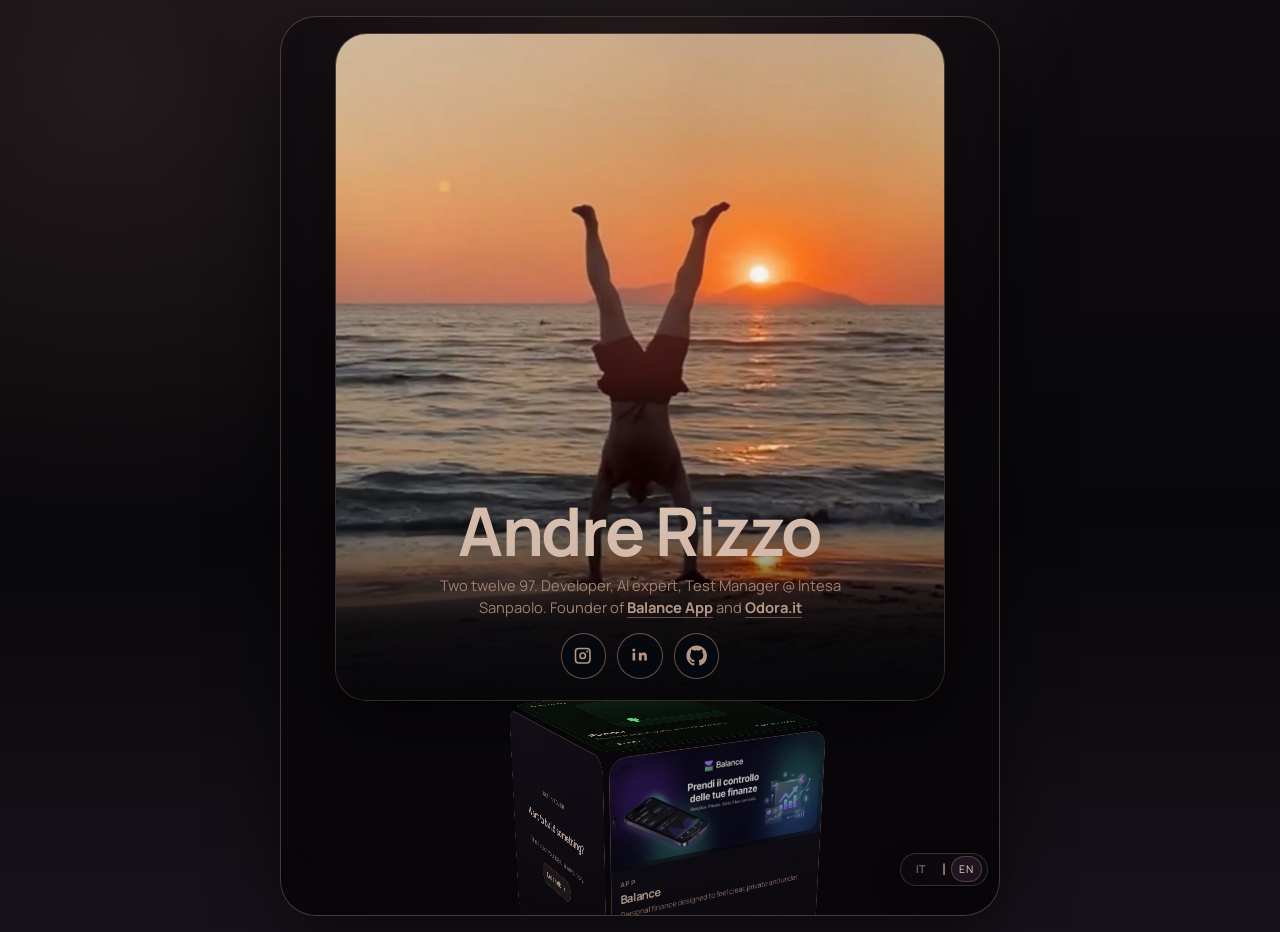
==== commit 604a6a58: "Refactor cube UI and add cube contact form Remove the old hero cube trigger markup and related mini-" ====
--- a/index.html
+++ b/index.html
@@ -4,18 +4,18 @@
     <meta charset="UTF-8" />
     <meta name="viewport" content="width=device-width, initial-scale=1" />
     <title>Andre Rizzo | Digital Card</title>
-    <meta name="description" content="Andre Rizzo. Project Manager, IT Engineer, Digital Advisor." data-meta="description" />
+    <meta name="description" content="Andre Rizzo. Developer, AI expert, Test Manager. Founder of Balance App and Odora.it." data-meta="description" />
     <meta name="theme-color" content="#060a12" />
 
     <meta property="og:title" content="Andre Rizzo | Digital Card" data-meta="og:title" />
-    <meta property="og:description" content="Project Manager | IT Engineer | Digital Advisor" data-meta="og:description" />
+    <meta property="og:description" content="Developer, AI expert, Test Manager. Founder of Balance App and Odora.it." data-meta="og:description" />
     <meta property="og:type" content="website" />
     <meta property="og:locale" content="en_US" data-meta="og:locale" />
     <meta property="og:image" content="assets/andre-rizzo-beach-optimized.webp" />
 
     <meta name="twitter:card" content="summary_large_image" />
     <meta name="twitter:title" content="Andre Rizzo | Digital Card" data-meta="twitter:title" />
-    <meta name="twitter:description" content="Project Manager | IT Engineer | Digital Advisor" data-meta="twitter:description" />
+    <meta name="twitter:description" content="Developer, AI expert, Test Manager. Founder of Balance App and Odora.it." data-meta="twitter:description" />
 
     <link
       rel="icon"
@@ -104,22 +104,6 @@
             </div>
           </section>
 
-          <div class="hero-entry" data-reveal style="--delay: 0.3s">
-            <button type="button" class="hero-cube-trigger" data-cube-stage-trigger aria-controls="project-cube" data-i18n-aria-label="hero.cubeTriggerAria">
-              <span class="hero-cube-trigger-copy">
-                <span class="hero-cube-trigger-kicker" data-i18n="hero.cubeTriggerKicker">Portfolio</span>
-                <span class="hero-cube-trigger-title" data-i18n="hero.cubeTriggerTitle">Open the cube</span>
-              </span>
-
-              <span class="hero-mini-cube-scene" aria-hidden="true">
-                <span class="hero-mini-cube">
-                  <span class="hero-mini-cube-face hero-mini-cube-face--front"></span>
-                  <span class="hero-mini-cube-face hero-mini-cube-face--right"></span>
-                  <span class="hero-mini-cube-face hero-mini-cube-face--top"></span>
-                </span>
-              </span>
-            </button>
-          </div>
         </div>
       </header>
 
@@ -131,12 +115,13 @@
               <span data-i18n="cube.backToHero">Back</span>
             </button>
             <div class="cube-layout" data-reveal>
+              <p class="cube-hero-kicker" data-i18n="hero.cubeTriggerKicker">Portfolio</p>
               <div class="cube-scene is-loading" data-cube-scene aria-busy="true">
                 <div class="cube-loading" data-cube-loading aria-hidden="true">
                   <span class="cube-loading-spinner"></span>
                   <span class="cube-loading-spinner cube-loading-spinner--delay"></span>
                 </div>
-                <div class="project-cube" data-project-cube style="--cube-rx: -18deg; --cube-ry: 28deg;">
+                <div class="project-cube" data-project-cube style="--cube-rx: -18deg; --cube-ry: 0deg;">
                   <article class="cube-face cube-face--front">
                     <div class="cube-face-surface cube-face-surface--balance">
                       <div class="cube-face-media cube-face-media--balance" aria-hidden="true">
@@ -206,14 +191,15 @@
                   </article>
 
                   <article class="cube-face cube-face--left">
-                    <div class="cube-face-surface cube-face-surface--empty cube-face-surface--coming-soon">
-                      <div class="cube-empty-card" aria-label="Progetto in arrivo">
-                        <div class="cube-empty-logo-skeleton" aria-hidden="true"></div>
-                        <div class="cube-empty-copy">
-                          <div class="cube-empty-title-skeleton" aria-hidden="true"></div>
-                          <div class="cube-empty-subtitle-skeleton" aria-hidden="true"></div>
-                          <span class="cube-empty-cta">In arrivo</span>
-                        </div>
+                    <div class="cube-face-surface cube-face-surface--cta">
+                      <div class="cube-cta-card">
+                        <p class="cube-cta-kicker" data-i18n="cube.ctaKicker">GET IN TOUCH</p>
+                        <h3 class="cube-cta-title" data-i18n="cube.ctaTitle">Vuoi realizzare qualcosa?</h3>
+                        <p class="cube-cta-copy" data-i18n="cube.ctaCopy">Raccontami la tua idea. Rispondo sempre.</p>
+                        <button type="button" class="cube-cta-button" data-cube-go-contact data-cube-interactive>
+                          <span data-i18n="cube.ctaButton">Parliamone</span>
+                          <svg viewBox="0 0 24 24" aria-hidden="true" width="16" height="16"><path d="M10 6l-1.4 1.4L13.2 12l-4.6 4.6L10 18l6-6z" fill="currentColor"/></svg>
+                        </button>
                       </div>
                     </div>
                   </article>
@@ -257,7 +243,19 @@
                   </article>
 
                   <article class="cube-face cube-face--bottom">
-                    <div class="cube-face-surface cube-face-surface--empty" aria-hidden="true"></div>
+                    <div class="cube-face-surface cube-face-surface--contact">
+                      <form class="cube-contact-form" data-cube-contact-form autocomplete="off">
+                        <p class="cube-face-kicker" data-i18n="cube.contactKicker">CONTACT</p>
+                        <input type="text" name="fullName" class="cube-contact-input" placeholder="Nome" required data-i18n-placeholder="contact.fullNamePlaceholder" data-cube-interactive />
+                        <input type="email" name="email" class="cube-contact-input" placeholder="Email" required data-i18n-placeholder="cube.contactEmailPlaceholder" data-cube-interactive />
+                        <input type="tel" name="phone" class="cube-contact-input" placeholder="Telefono" data-i18n-placeholder="cube.contactPhonePlaceholder" data-cube-interactive />
+                        <textarea name="message" class="cube-contact-input cube-contact-textarea" placeholder="Il tuo messaggio..." rows="2" required data-i18n-placeholder="contact.messagePlaceholder" data-cube-interactive></textarea>
+                        <button type="submit" class="cube-contact-submit" data-cube-interactive>
+                          <span data-i18n="cube.contactSubmit">Invia</span>
+                        </button>
+                        <p class="cube-contact-hint" data-cube-contact-status hidden></p>
+                      </form>
+                    </div>
                   </article>
                 </div>
               </div>
--- a/css/main.css
+++ b/css/main.css
@@ -157,16 +157,6 @@
     bottom: 0.7rem;
   }
 
-  .hero-cube-trigger {
-    grid-template-columns: 1fr;
-    justify-items: center;
-    text-align: center;
-  }
-
-  .hero-cube-trigger-copy {
-    justify-items: center;
-    text-align: center;
-  }
 }
 
 .hero {
@@ -297,127 +287,6 @@
   z-index: 1;
 }
 
-.hero-entry {
-  margin-top: 1rem;
-  max-height: 180px;
-  overflow: hidden;
-  transition:
-    opacity 420ms ease,
-    transform 520ms cubic-bezier(0.2, 0.7, 0.2, 1),
-    max-height 520ms ease,
-    margin-top 520ms ease;
-}
-
-.hero-cube-trigger {
-  width: 100%;
-  display: grid;
-  grid-template-columns: minmax(0, 1fr) auto;
-  gap: 1rem;
-  align-items: center;
-  padding: 1rem 1.08rem;
-  appearance: none;
-  border: 1px solid rgba(210, 163, 137, 0.22);
-  border-radius: 28px;
-  background:
-    linear-gradient(165deg, rgba(19, 15, 24, 0.9), rgba(12, 11, 17, 0.94)),
-    radial-gradient(circle at 22% 14%, rgba(213, 162, 138, 0.13), transparent 28%);
-  box-shadow:
-    inset 0 1px 0 rgba(255, 255, 255, 0.04),
-    0 18px 38px rgba(0, 0, 0, 0.24);
-  cursor: pointer;
-  transition:
-    transform 220ms ease,
-    border-color 220ms ease,
-    box-shadow 220ms ease,
-    opacity 360ms ease;
-}
-
-.hero-cube-trigger:hover,
-.hero-cube-trigger:focus-visible {
-  transform: translateY(-2px);
-  border-color: rgba(232, 189, 167, 0.56);
-  box-shadow:
-    inset 0 1px 0 rgba(255, 255, 255, 0.05),
-    0 22px 42px rgba(0, 0, 0, 0.3);
-}
-
-.hero-cube-trigger-copy {
-  display: grid;
-  justify-items: start;
-  gap: 0.28rem;
-  text-align: left;
-}
-
-.hero-cube-trigger-kicker {
-  color: var(--text-soft);
-  font-size: 0.68rem;
-  font-weight: 700;
-  letter-spacing: 0.14em;
-  text-transform: uppercase;
-}
-
-.hero-cube-trigger-title {
-  color: var(--text-strong);
-  font-size: 1rem;
-  font-weight: 700;
-  letter-spacing: -0.02em;
-}
-
-.hero-mini-cube-scene {
-  --mini-cube-size: 64px;
-  width: var(--mini-cube-size);
-  height: var(--mini-cube-size);
-  display: grid;
-  place-items: center;
-  perspective: 900px;
-  perspective-origin: 50% 45%;
-}
-
-.hero-mini-cube {
-  position: relative;
-  width: 100%;
-  height: 100%;
-  transform-style: preserve-3d;
-  animation: hero-mini-cube-spin 8.4s linear infinite;
-}
-
-.hero-mini-cube-face {
-  position: absolute;
-  inset: 0;
-  border-radius: 16px;
-  border: 1px solid rgba(219, 176, 151, 0.3);
-  background:
-    linear-gradient(165deg, rgba(29, 21, 34, 0.96), rgba(16, 13, 21, 0.94)),
-    radial-gradient(circle at 25% 18%, rgba(223, 178, 154, 0.16), transparent 34%);
-  box-shadow:
-    inset 0 1px 0 rgba(255, 255, 255, 0.06),
-    0 14px 24px rgba(0, 0, 0, 0.22);
-  backface-visibility: hidden;
-  -webkit-backface-visibility: hidden;
-}
-
-.hero-mini-cube-face::after {
-  content: "";
-  position: absolute;
-  inset: 14px;
-  border-radius: 10px;
-  border: 1px solid rgba(235, 201, 184, 0.08);
-  background:
-    linear-gradient(140deg, rgba(255, 255, 255, 0.08), transparent 68%),
-    radial-gradient(circle at 70% 24%, rgba(115, 201, 175, 0.14), transparent 28%);
-}
-
-.hero-mini-cube-face--front {
-  transform: rotateY(0deg) translateZ(calc(var(--mini-cube-size) / 2));
-}
-
-.hero-mini-cube-face--right {
-  transform: rotateY(90deg) translateZ(calc(var(--mini-cube-size) / 2));
-}
-
-.hero-mini-cube-face--top {
-  transform: rotateX(90deg) translateZ(calc(var(--mini-cube-size) / 2));
-}
 
 h1,
 h2,
@@ -586,7 +455,7 @@
 }
 
 .portfolio-main {
-  overflow: clip;
+  overflow: visible;
   transition:
     max-height 880ms cubic-bezier(0.2, 0.7, 0.2, 1),
     opacity 520ms ease,
@@ -677,11 +546,6 @@
     padding-top 680ms cubic-bezier(0.2, 0.7, 0.2, 1);
 }
 
-body.is-cube-stage-opening .hero-cube-trigger {
-  transform: scale(1.06);
-  opacity: 0;
-}
-
 body.is-cube-stage-open .section-cube {
   opacity: 1;
   transform: none;
@@ -692,13 +556,71 @@
   justify-items: center;
 }
 
-body.is-cube-stage-open .site-footer {
+body.is-cube-stage-open .site-footer,
+body.is-cube-stage-closed .site-footer {
   display: none;
 }
 
+body.is-cube-stage-closed {
+  overflow: hidden;
+}
+
+body.is-cube-stage-closed .page-shell {
+  display: flex;
+  flex-direction: column;
+  height: 100vh;
+  height: 100dvh;
+  overflow: hidden;
+  padding-bottom: 0;
+}
+
+body.is-cube-stage-closed .hero {
+  flex: 0 0 auto;
+}
+
+body.is-cube-stage-closed .portfolio-main {
+  flex: 1 1 0%;
+  max-height: none;
+  opacity: 1;
+  transform: none;
+  pointer-events: auto;
+  display: flex;
+  align-items: center;
+  justify-content: center;
+  overflow: hidden;
+}
+
 body.is-cube-stage-closed .section-cube {
-  opacity: 0;
-  transform: translateY(1rem);
+  opacity: 1;
+  transform: none;
+  padding: 0;
+}
+
+body.is-cube-stage-closed .cube-scene {
+  -webkit-transform: scale(0.6) translate3d(0, 0, 0);
+  transform: scale(0.6) translate3d(0, 0, 0);
+  margin: calc(var(--cube-size) * -0.2) 0;
+  cursor: pointer;
+}
+
+body.is-cube-stage-closed .cube-helper,
+body.is-cube-stage-closed .cube-loading {
+  display: none;
+}
+
+.cube-hero-kicker {
+  display: none;
+}
+
+body.is-cube-stage-closed .cube-hero-kicker {
+  display: block;
+  text-align: center;
+  color: var(--text-soft);
+  font-size: 0.68rem;
+  font-weight: 700;
+  letter-spacing: 0.14em;
+  text-transform: uppercase;
+  margin-bottom: 0.4rem;
 }
 
 .section-head--cube {
@@ -723,22 +645,29 @@
   position: relative;
   width: var(--cube-size);
   height: var(--cube-size);
+  -webkit-perspective: 1600px;
   perspective: 1600px;
   perspective-origin: 50% 42%;
-  isolation: isolate;
   touch-action: none;
   -webkit-user-select: none;
   user-select: none;
   -webkit-touch-callout: none;
+  -webkit-transform: translate3d(0, 0, 0);
+  transform: translate3d(0, 0, 0);
+  transition:
+    transform 680ms cubic-bezier(0.2, 0.7, 0.2, 1),
+    -webkit-transform 680ms cubic-bezier(0.2, 0.7, 0.2, 1),
+    margin 680ms cubic-bezier(0.2, 0.7, 0.2, 1);
 }
 
 .project-cube {
   position: relative;
   width: 100%;
   height: 100%;
+  -webkit-transform-style: preserve-3d;
   transform-style: preserve-3d;
-  transform: rotateX(var(--cube-rx, -18deg)) rotateY(var(--cube-ry, 28deg));
-  will-change: transform;
+  transform: rotateX(var(--cube-rx, -18deg)) rotateY(var(--cube-ry, 0deg));
+  -webkit-transform: rotateX(var(--cube-rx, -18deg)) rotateY(var(--cube-ry, 0deg));
   touch-action: none;
   transition: opacity 280ms ease;
 }
@@ -826,30 +755,37 @@
   position: absolute;
   inset: 0;
   padding: 0.35rem;
+  -webkit-transform-style: preserve-3d;
   transform-style: preserve-3d;
 }
 
 .cube-face--front {
+  -webkit-transform: rotateY(0deg) translateZ(calc(var(--cube-size) / 2));
   transform: rotateY(0deg) translateZ(calc(var(--cube-size) / 2));
 }
 
 .cube-face--right {
+  -webkit-transform: rotateY(90deg) translateZ(calc(var(--cube-size) / 2));
   transform: rotateY(90deg) translateZ(calc(var(--cube-size) / 2));
 }
 
 .cube-face--back {
+  -webkit-transform: rotateY(180deg) translateZ(calc(var(--cube-size) / 2));
   transform: rotateY(180deg) translateZ(calc(var(--cube-size) / 2));
 }
 
 .cube-face--left {
+  -webkit-transform: rotateY(-90deg) translateZ(calc(var(--cube-size) / 2));
   transform: rotateY(-90deg) translateZ(calc(var(--cube-size) / 2));
 }
 
 .cube-face--top {
+  -webkit-transform: rotateX(90deg) translateZ(calc(var(--cube-size) / 2));
   transform: rotateX(90deg) translateZ(calc(var(--cube-size) / 2));
 }
 
 .cube-face--bottom {
+  -webkit-transform: rotateX(-90deg) translateZ(calc(var(--cube-size) / 2));
   transform: rotateX(-90deg) translateZ(calc(var(--cube-size) / 2));
 }
 
@@ -858,6 +794,7 @@
   width: 100%;
   height: 100%;
   overflow: hidden;
+  -webkit-mask-image: -webkit-radial-gradient(white, black);
   display: grid;
   grid-template-rows: auto 1fr;
   border: 1px solid rgba(217, 171, 146, 0.36);
@@ -881,7 +818,8 @@
   inset: 0;
   border-radius: inherit;
   background: linear-gradient(130deg, transparent 18%, rgba(255, 255, 255, 0.08) 48%, transparent 76%);
-  transform: translateX(-120%);
+  -webkit-transform: translateX(-120%) translateZ(1px);
+  transform: translateX(-120%) translateZ(1px);
   transition: transform 720ms ease;
   pointer-events: none;
 }
@@ -1162,6 +1100,166 @@
   font-weight: 700;
   letter-spacing: 0.08em;
   text-transform: uppercase;
+}
+
+.cube-face-surface--cta {
+  grid-template-rows: 1fr;
+  display: grid;
+  place-items: center;
+  padding: 1.2rem;
+  background:
+    linear-gradient(165deg, rgba(24, 18, 30, 0.96), rgba(14, 12, 18, 0.98)),
+    radial-gradient(circle at 30% 20%, rgba(213, 162, 138, 0.14), transparent 40%);
+}
+
+.cube-cta-card {
+  display: grid;
+  justify-items: center;
+  text-align: center;
+  gap: 0.65rem;
+}
+
+.cube-cta-kicker {
+  color: var(--text-soft);
+  font-size: 0.62rem;
+  font-weight: 700;
+  letter-spacing: 0.16em;
+  text-transform: uppercase;
+}
+
+.cube-cta-title {
+  color: var(--text-strong);
+  font-size: 1.15rem;
+  font-weight: 800;
+  line-height: 1.2;
+  letter-spacing: -0.02em;
+}
+
+.cube-cta-copy {
+  color: var(--text-soft);
+  font-size: 0.78rem;
+  line-height: 1.45;
+}
+
+.cube-cta-button {
+  display: inline-flex;
+  align-items: center;
+  gap: 0.35rem;
+  margin-top: 0.3rem;
+  padding: 0.55rem 1.1rem;
+  appearance: none;
+  border: 1px solid rgba(210, 163, 137, 0.36);
+  border-radius: 999px;
+  background: rgba(210, 163, 137, 0.12);
+  color: var(--text-strong);
+  font-size: 0.82rem;
+  font-weight: 700;
+  letter-spacing: 0.01em;
+  cursor: pointer;
+  transition: background 200ms ease, border-color 200ms ease, transform 200ms ease;
+}
+
+.cube-cta-button:hover,
+.cube-cta-button:focus-visible {
+  background: rgba(210, 163, 137, 0.22);
+  border-color: rgba(232, 189, 167, 0.52);
+  transform: translateY(-1px);
+}
+
+.cube-face-surface--contact {
+  grid-template-rows: 1fr;
+  display: grid;
+  place-items: center;
+  padding: 1rem;
+  background:
+    linear-gradient(165deg, rgba(24, 18, 30, 0.96), rgba(14, 12, 18, 0.98)),
+    radial-gradient(circle at 70% 80%, rgba(213, 162, 138, 0.1), transparent 40%);
+}
+
+.cube-contact-form {
+  width: 100%;
+  display: grid;
+  gap: 0.5rem;
+}
+
+.cube-contact-form .cube-face-kicker {
+  margin-bottom: 0.15rem;
+}
+
+.cube-contact-input {
+  width: 100%;
+  padding: 0.5rem 0.7rem;
+  appearance: none;
+  border: 1px solid rgba(210, 163, 137, 0.2);
+  border-radius: 12px;
+  background: rgba(255, 255, 255, 0.05);
+  color: var(--text-strong);
+  font-family: inherit;
+  font-size: 0.8rem;
+  line-height: 1.4;
+  outline: none;
+  transition: border-color 200ms ease;
+}
+
+.cube-contact-input::placeholder {
+  color: var(--text-dim);
+}
+
+.cube-contact-input:focus {
+  border-color: rgba(232, 189, 167, 0.5);
+}
+
+.cube-contact-textarea {
+  resize: none;
+  min-height: 60px;
+}
+
+.cube-contact-submit {
+  width: 100%;
+  padding: 0.55rem 0.8rem;
+  appearance: none;
+  border: 1px solid rgba(210, 163, 137, 0.32);
+  border-radius: 12px;
+  background: rgba(210, 163, 137, 0.14);
+  color: var(--text-strong);
+  font-family: inherit;
+  font-size: 0.8rem;
+  font-weight: 700;
+  cursor: pointer;
+  transition: background 200ms ease, border-color 200ms ease;
+}
+
+.cube-contact-submit:hover,
+.cube-contact-submit:focus-visible {
+  background: rgba(210, 163, 137, 0.24);
+  border-color: rgba(232, 189, 167, 0.5);
+}
+
+.cube-contact-hint {
+  color: var(--text-soft);
+  font-size: 0.68rem;
+  text-align: center;
+}
+
+.cube-contact-hint[data-state="error"] {
+  color: var(--danger);
+}
+
+.cube-contact-hint[data-state="success"] {
+  color: var(--success);
+}
+
+.cube-contact-hint[data-state="sending"] {
+  color: var(--text-soft);
+}
+
+.cube-contact-input.field-error {
+  border-color: var(--danger);
+}
+
+.cube-contact-submit:disabled {
+  opacity: 0.5;
+  cursor: not-allowed;
 }
 
 .cube-face-surface--logo {
@@ -3190,20 +3288,6 @@
   }
 }
 
-@keyframes hero-mini-cube-spin {
-  0% {
-    transform: rotateX(-18deg) rotateY(24deg);
-  }
-
-  50% {
-    transform: rotateX(-18deg) rotateY(204deg);
-  }
-
-  100% {
-    transform: rotateX(-18deg) rotateY(384deg);
-  }
-}
-
 @keyframes cube-skeleton-shimmer {
   0% {
     transform: translateX(-130%);
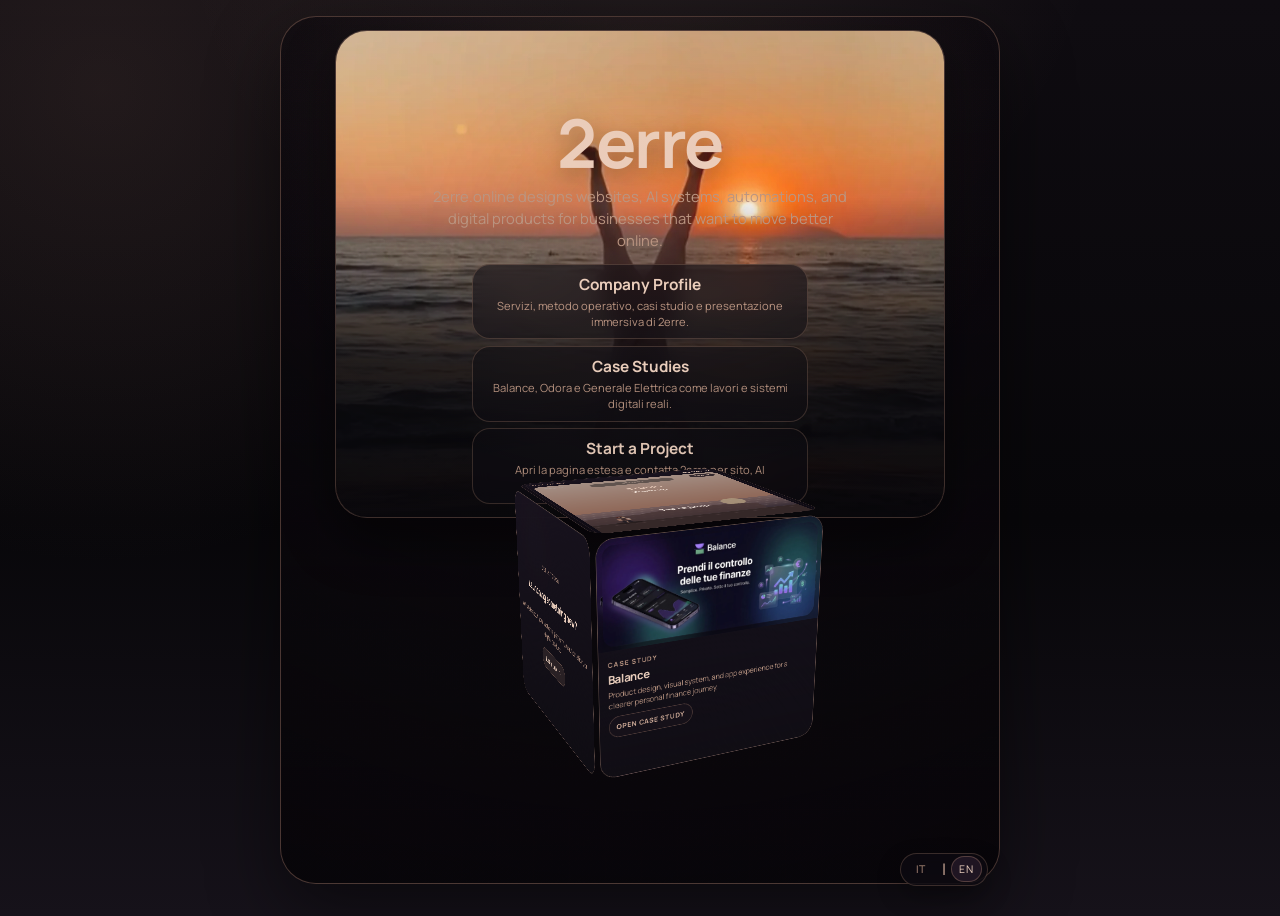
==== commit 393529c4: "new" ====
--- a/index.html
+++ b/index.html
@@ -3,23 +3,23 @@
   <head>
     <meta charset="UTF-8" />
     <meta name="viewport" content="width=device-width, initial-scale=1" />
-    <title>Andre Rizzo | Digital Card</title>
-    <meta name="description" content="Andre Rizzo. Developer, AI expert, Test Manager. Founder of Balance App and Odora.it." data-meta="description" />
+    <title>2erre | Software Systems, AI Automation, Web Experiences</title>
+    <meta name="description" content="2erre.online progetta siti web, sistemi AI, automazioni e prodotti digitali per aziende." data-meta="description" />
     <meta name="theme-color" content="#060a12" />
 
-    <meta property="og:title" content="Andre Rizzo | Digital Card" data-meta="og:title" />
-    <meta property="og:description" content="Developer, AI expert, Test Manager. Founder of Balance App and Odora.it." data-meta="og:description" />
+    <meta property="og:title" content="2erre | Software Systems, AI Automation, Web Experiences" data-meta="og:title" />
+    <meta property="og:description" content="2erre.online progetta siti web, sistemi AI, automazioni e prodotti digitali per aziende." data-meta="og:description" />
     <meta property="og:type" content="website" />
     <meta property="og:locale" content="en_US" data-meta="og:locale" />
     <meta property="og:image" content="assets/andre-rizzo-beach-optimized.webp" />
 
     <meta name="twitter:card" content="summary_large_image" />
-    <meta name="twitter:title" content="Andre Rizzo | Digital Card" data-meta="twitter:title" />
-    <meta name="twitter:description" content="Developer, AI expert, Test Manager. Founder of Balance App and Odora.it." data-meta="twitter:description" />
+    <meta name="twitter:title" content="2erre | Software Systems, AI Automation, Web Experiences" data-meta="twitter:title" />
+    <meta name="twitter:description" content="2erre.online progetta siti web, sistemi AI, automazioni e prodotti digitali per aziende." data-meta="twitter:description" />
 
     <link
       rel="icon"
-      href="data:image/svg+xml,<svg xmlns='http://www.w3.org/2000/svg' viewBox='0 0 128 128'><rect width='128' height='128' rx='26' fill='%23060a12'/><text x='50%' y='58%' font-size='68' text-anchor='middle' fill='%23d3a289' font-family='Arial, sans-serif'>AR</text></svg>"
+      href="data:image/svg+xml,<svg xmlns='http://www.w3.org/2000/svg' viewBox='0 0 128 128'><rect width='128' height='128' rx='26' fill='%23060a12'/><text x='50%' y='58%' font-size='64' text-anchor='middle' fill='%23d3a289' font-family='Arial, sans-serif'>2R</text></svg>"
     />
     <link rel="stylesheet" href="css/main.css" />
     <script defer src="js/locales-bundle.js"></script>
@@ -40,7 +40,7 @@
             <div class="hero-media" data-reveal style="--delay: 0.08s">
               <img
                 src="assets/andre-rizzo-beach-optimized.webp"
-                alt="Andre Rizzo al tramonto sul mare"
+                alt="Visual hero di 2erre"
                 class="hero-image is-active"
                 style="--hero-focus: 34%;"
                 loading="eager"
@@ -49,61 +49,27 @@
             </div>
 
             <div class="hero-content">
-              <h1 data-reveal style="--delay: 0.14s">Andre Rizzo</h1>
-              <p class="hero-bio" data-reveal style="--delay: 0.18s">
-                <span data-i18n="hero.bioLead">Due dodici 97. Developer, AI expert, Test Manager @ Intesa Sanpaolo. Founder di</span>
-                <a href="#project-cube" class="hero-inline-link" data-cube-target="balance" data-track="hero_bio_balance">Balance App</a>
-                <span data-i18n="hero.bioConnector">e</span>
-                <a href="#project-cube" class="hero-inline-link" data-cube-target="odora" data-track="hero_bio_odora">Odora.it</a>
+              <h1 data-reveal style="--delay: 0.14s">2erre</h1>
+              <p class="hero-bio" data-reveal style="--delay: 0.18s" data-i18n="hero.bioLead">
+                2erre.online progetta siti web, sistemi AI, automazioni e prodotti digitali per aziende che vogliono muoversi meglio online.
               </p>
 
-              <div class="social-row" data-reveal style="--delay: 0.24s">
-                <a
-                  href="https://instagram.com/ozzirr"
-                  class="social-link"
-                  aria-label="Instagram"
-                  data-i18n-aria-label="social.instagram"
-                  data-external="true"
-                  data-track="social_instagram"
-                >
-                  <svg viewBox="0 0 24 24" aria-hidden="true">
-                    <path
-                      d="M7.5 3h9A4.5 4.5 0 0 1 21 7.5v9a4.5 4.5 0 0 1-4.5 4.5h-9A4.5 4.5 0 0 1 3 16.5v-9A4.5 4.5 0 0 1 7.5 3zm0 1.8a2.7 2.7 0 0 0-2.7 2.7v9a2.7 2.7 0 0 0 2.7 2.7h9a2.7 2.7 0 0 0 2.7-2.7v-9a2.7 2.7 0 0 0-2.7-2.7h-9zm9.5 1.4a1.1 1.1 0 1 1 0 2.2 1.1 1.1 0 0 1 0-2.2zM12 8a4 4 0 1 1 0 8 4 4 0 0 1 0-8zm0 1.8a2.2 2.2 0 1 0 0 4.4 2.2 2.2 0 0 0 0-4.4z"
-                    />
-                  </svg>
+              <nav class="hero-quick-nav" aria-label="Primary navigation" data-reveal style="--delay: 0.24s">
+                <a href="digital-cv.html" class="hero-quick-link">
+                  <span class="hero-quick-link-title">Company Profile</span>
+                  <span class="hero-quick-link-copy">Servizi, metodo operativo, casi studio e presentazione immersiva di 2erre.</span>
                 </a>
-                <a
-                  href="https://www.linkedin.com/in/andrea-rizzo-ar"
-                  class="social-link"
-                  aria-label="LinkedIn"
-                  data-i18n-aria-label="social.linkedin"
-                  data-external="true"
-                  data-track="social_linkedin"
-                >
-                  <svg viewBox="0 0 24 24" aria-hidden="true">
-                    <path
-                      d="M6.9 8.6v8.8H4V8.6h2.9zM5.4 4a1.7 1.7 0 1 1 0 3.4 1.7 1.7 0 0 1 0-3.4zM20 12.5v4.9h-2.9v-4.3c0-1.1-.4-1.9-1.4-1.9-.8 0-1.2.5-1.4 1-.1.2-.1.5-.1.8v4.4H11V8.6h2.9v1.2c.4-.6 1.1-1.4 2.8-1.4 2 0 3.3 1.3 3.3 4.1z"
-                    />
-                  </svg>
+                <a href="digital-cv.html#projects" class="hero-quick-link">
+                  <span class="hero-quick-link-title">Case Studies</span>
+                  <span class="hero-quick-link-copy">Balance, Odora e Generale Elettrica come lavori e sistemi digitali reali.</span>
                 </a>
-                <a
-                  href="https://github.com/ozzirr"
-                  class="social-link"
-                  aria-label="GitHub"
-                  data-i18n-aria-label="social.github"
-                  data-external="true"
-                  data-track="social_github"
-                >
-                  <svg viewBox="0 0 24 24" aria-hidden="true">
-                    <path
-                      d="M12 .5C5.65.5.5 5.66.5 12.02c0 5.09 3.3 9.4 7.88 10.92.58.1.79-.25.79-.56 0-.28-.01-1.2-.02-2.17-3.21.7-3.89-1.37-3.89-1.37-.52-1.34-1.28-1.69-1.28-1.69-1.05-.71.08-.7.08-.7 1.16.08 1.77 1.2 1.77 1.2 1.03 1.77 2.7 1.26 3.36.96.1-.75.4-1.26.72-1.55-2.56-.29-5.26-1.28-5.26-5.73 0-1.26.45-2.28 1.19-3.08-.12-.29-.52-1.46.11-3.05 0 0 .97-.31 3.17 1.18a11 11 0 0 1 5.77 0c2.2-1.49 3.17-1.18 3.17-1.18.63 1.59.23 2.76.11 3.05.74.8 1.19 1.82 1.19 3.08 0 4.46-2.7 5.43-5.28 5.72.41.36.78 1.06.78 2.14 0 1.55-.01 2.8-.01 3.18 0 .31.21.67.8.56A11.53 11.53 0 0 0 23.5 12C23.5 5.66 18.35.5 12 .5Z"
-                    />
-                  </svg>
+                <a href="digital-cv.html#contact" class="hero-quick-link">
+                  <span class="hero-quick-link-title">Start a Project</span>
+                  <span class="hero-quick-link-copy">Apri la pagina estesa e contatta 2erre per sito, AI automation o prodotto.</span>
                 </a>
-              </div>
+              </nav>
             </div>
           </section>
-
         </div>
       </header>
 
@@ -115,7 +81,6 @@
               <span data-i18n="cube.backToHero">Back</span>
             </button>
             <div class="cube-layout" data-reveal>
-              <p class="cube-hero-kicker" data-i18n="hero.cubeTriggerKicker">Portfolio</p>
               <div class="cube-scene is-loading" data-cube-scene aria-busy="true">
                 <div class="cube-loading" data-cube-loading aria-hidden="true">
                   <span class="cube-loading-spinner"></span>
@@ -134,17 +99,10 @@
                         />
                       </div>
                       <div class="cube-face-body">
-                        <p class="cube-face-kicker">APP</p>
+                        <p class="cube-face-kicker">CASE STUDY</p>
                         <h3 class="cube-face-title">Balance</h3>
-                        <p class="cube-face-copy" data-i18n="cube.balanceCopy">Personal finance designed to feel clear, private and under control.</p>
-                        <a
-                          href="https://ctrlbalance.com/?utm_source=mylinks"
-                          class="cube-face-cta"
-                          data-i18n="cube.viewProject"
-                          data-external="true"
-                          data-track="cube_balance"
-                          >Open project</a
-                        >
+                        <p class="cube-face-copy" data-i18n="cube.balanceCopy">Product design, visual system and app experience for a clearer personal finance journey.</p>
+                        <a href="https://ctrlbalance.com/?utm_source=mylinks" class="cube-face-cta" data-i18n="cube.viewProject" data-external="true" data-track="cube_balance">Open project</a>
                       </div>
                     </div>
                   </article>
@@ -155,9 +113,9 @@
                         <img src="assets/logos/logo_odora.png" alt="Odora.it" class="cube-face-logo-image cube-face-logo-image--odora" loading="eager" decoding="async" />
                       </span>
                       <div class="cube-face-body">
-                        <p class="cube-face-kicker">DISCOVERY</p>
-                        <h3 class="cube-face-title">Odora.it</h3>
-                        <p class="cube-face-copy" data-i18n="cube.odoraCopy">Fragrance discovery, notes and price comparison in a cleaner product experience.</p>
+                        <p class="cube-face-kicker">CASE STUDY</p>
+                        <h3 class="cube-face-title">Odora</h3>
+                        <p class="cube-face-copy" data-i18n="cube.odoraCopy">Discovery UX, catalog logic and conversion-focused product browsing for fragrance lovers.</p>
                         <a href="https://odora.it/?utm_source=mylinks" class="cube-face-cta" data-i18n="cube.viewProject" data-external="true" data-track="cube_odora">Open project</a>
                       </div>
                     </div>
@@ -166,26 +124,13 @@
                   <article class="cube-face cube-face--back">
                     <div class="cube-face-surface cube-face-surface--logo">
                       <span class="cube-face-logo-badge">
-                        <img
-                          src="assets/logos/logo-generale-elettrica-optimized.webp"
-                          alt="Generale Elettrica"
-                          class="cube-face-logo-image"
-                          loading="eager"
-                          decoding="async"
-                        />
+                        <img src="assets/logos/logo-generale-elettrica-optimized.webp" alt="Generale Elettrica" class="cube-face-logo-image" loading="eager" decoding="async" />
                       </span>
                       <div class="cube-face-body">
-                        <p class="cube-face-kicker">ECOMMERCE</p>
+                        <p class="cube-face-kicker">CASE STUDY</p>
                         <h3 class="cube-face-title">Generale Elettrica</h3>
-                        <p class="cube-face-copy" data-i18n="cube.generaleCopy">Commerce experience connected with integrations and operational flows.</p>
-                        <a
-                          href="https://generale-elettrica.com/?utm_source=mylinks"
-                          class="cube-face-cta"
-                          data-i18n="cube.viewProject"
-                          data-external="true"
-                          data-track="cube_generale_elettrica"
-                          >Open project</a
-                        >
+                        <p class="cube-face-copy" data-i18n="cube.generaleCopy">Commerce architecture, catalog clarity and operational integrations for industrial sales.</p>
+                        <a href="https://generale-elettrica.com/?utm_source=mylinks" class="cube-face-cta" data-i18n="cube.viewProject" data-external="true" data-track="cube_generale_elettrica">Open project</a>
                       </div>
                     </div>
                   </article>
@@ -194,8 +139,8 @@
                     <div class="cube-face-surface cube-face-surface--cta">
                       <div class="cube-cta-card">
                         <p class="cube-cta-kicker" data-i18n="cube.ctaKicker">GET IN TOUCH</p>
-                        <h3 class="cube-cta-title" data-i18n="cube.ctaTitle">Vuoi realizzare qualcosa?</h3>
-                        <p class="cube-cta-copy" data-i18n="cube.ctaCopy">Raccontami la tua idea. Rispondo sempre.</p>
+                        <h3 class="cube-cta-title" data-i18n="cube.ctaTitle">Hai un progetto da lanciare?</h3>
+                        <p class="cube-cta-copy" data-i18n="cube.ctaCopy">Parliamo di sito, piattaforma, AI automation o prodotto digitale.</p>
                         <button type="button" class="cube-cta-button" data-cube-go-contact data-cube-interactive>
                           <span data-i18n="cube.ctaButton">Parliamone</span>
                           <svg viewBox="0 0 24 24" aria-hidden="true" width="16" height="16"><path d="M10 6l-1.4 1.4L13.2 12l-4.6 4.6L10 18l6-6z" fill="currentColor"/></svg>
@@ -216,22 +161,13 @@
                         </div>
 
                         <div class="cube-snake-stage">
-                          <canvas
-                            class="cube-snake-canvas"
-                            data-snake-canvas
-                            data-cube-interactive
-                            width="216"
-                            height="216"
-                            tabindex="0"
-                            aria-label="Runner game"
-                            data-i18n-aria-label="snake.canvasAria"
-                          ></canvas>
+                          <canvas class="cube-snake-canvas" data-snake-canvas data-cube-interactive width="256" height="256" tabindex="0" aria-label="Runner game" data-i18n-aria-label="snake.canvasAria"></canvas>
                           <div class="cube-snake-status" data-snake-status>Ready</div>
                         </div>
 
                         <div class="cube-snake-meta">
                           <h3 class="cube-face-title cube-snake-title" data-i18n="snake.title">Runner</h3>
-                          <p class="cube-face-copy cube-snake-copy" data-i18n="snake.helper">Tap the screen to jump. Avoid the blocks.</p>
+                          <p class="cube-face-copy cube-snake-copy" data-i18n="snake.helper">Tocca per saltare tra release, ostacoli e sistemi digitali.</p>
                         </div>
 
                         <div class="cube-snake-actions">
@@ -264,18 +200,7 @@
             </div>
           </div>
         </section>
-
       </main>
-
-      <footer class="site-footer">
-        <div class="container footer-inner">
-          <p>&copy; <span id="year"></span> Andre Rizzo</p>
-          <nav aria-label="Legal links" class="footer-nav" data-i18n-aria-label="footer.navAria">
-            <a href="privacy.html" data-i18n="footer.privacy">Privacy Policy</a>
-            <a href="terms.html" data-i18n="footer.terms">Terms &amp; Conditions</a>
-          </nav>
-        </div>
-      </footer>
     </div>
   </body>
 </html>
--- a/css/main.css
+++ b/css/main.css
@@ -72,6 +72,48 @@
   background: linear-gradient(180deg, rgba(12, 9, 14, 0.74), rgba(12, 9, 14, 0.96));
 }
 
+body[data-page="home"] {
+  min-height: 100vh;
+  min-height: 100dvh;
+  overflow: hidden;
+}
+
+body[data-page="home"] .page-shell {
+  display: flex;
+  flex-direction: column;
+  min-height: 100vh;
+  min-height: 100dvh;
+  height: 100vh;
+  height: 100dvh;
+  overflow: hidden;
+  padding-bottom: 0;
+}
+
+body[data-page="home"] .hero,
+body[data-page="home"] .portfolio-main,
+body[data-page="home"] .section-cube {
+  min-height: 0;
+}
+
+body[data-page="home"] .portfolio-main {
+  flex: 1 1 auto;
+}
+
+body[data-page="home"] .hero {
+  flex: 1 1 auto;
+  display: flex;
+  align-items: center;
+  padding: 0.85rem 0 1rem;
+}
+
+body[data-page="home"] .hero-media {
+  height: clamp(420px, 62dvh, 620px);
+}
+
+body[data-page="home"] .site-footer {
+  display: none;
+}
+
 .page-shell::before,
 .page-shell::after {
   content: "";
@@ -285,6 +327,47 @@
 .hero-content > * {
   position: relative;
   z-index: 1;
+}
+
+.hero-quick-nav {
+  width: min(100%, 25rem);
+  margin: 1rem auto 0;
+  display: grid;
+  gap: 0.52rem;
+}
+
+.hero-quick-link {
+  display: grid;
+  gap: 0.12rem;
+  padding: 0.72rem 0.86rem;
+  border: 1px solid rgba(206, 157, 131, 0.24);
+  border-radius: 18px;
+  background: rgba(16, 13, 20, 0.62);
+  backdrop-filter: blur(10px);
+  -webkit-backdrop-filter: blur(10px);
+  transition:
+    transform 200ms ease,
+    border-color 200ms ease,
+    background-color 200ms ease;
+}
+
+.hero-quick-link:hover,
+.hero-quick-link:focus-visible {
+  transform: translateY(-2px);
+  border-color: rgba(232, 189, 167, 0.42);
+  background: rgba(25, 19, 30, 0.88);
+}
+
+.hero-quick-link-title {
+  color: var(--text-strong);
+  font-size: 0.96rem;
+  font-weight: 700;
+}
+
+.hero-quick-link-copy {
+  color: var(--text-soft);
+  font-size: 0.74rem;
+  line-height: 1.4;
 }
 
 
@@ -524,6 +607,13 @@
   pointer-events: auto;
 }
 
+body.is-cube-stage-opening .hero {
+  max-height: 1200px;
+  opacity: 1;
+  overflow: hidden;
+  transform: none;
+}
+
 body.is-cube-stage-open .hero {
   max-height: 0;
   opacity: 0;
@@ -531,29 +621,35 @@
   padding-top: 0;
   margin: 0;
   pointer-events: none;
+  transform: translateY(-3rem);
   transition:
     max-height 680ms cubic-bezier(0.2, 0.7, 0.2, 1),
-    opacity 420ms ease,
-    padding-top 680ms cubic-bezier(0.2, 0.7, 0.2, 1);
+    opacity 480ms ease,
+    padding-top 680ms cubic-bezier(0.2, 0.7, 0.2, 1),
+    transform 580ms cubic-bezier(0.2, 0.7, 0.2, 1);
 }
 
 body.is-cube-stage-closed .hero {
   max-height: 1200px;
   opacity: 1;
+  transform: none;
   transition:
     max-height 680ms cubic-bezier(0.2, 0.7, 0.2, 1),
     opacity 420ms ease 200ms,
-    padding-top 680ms cubic-bezier(0.2, 0.7, 0.2, 1);
+    padding-top 680ms cubic-bezier(0.2, 0.7, 0.2, 1),
+    transform 580ms cubic-bezier(0.2, 0.7, 0.2, 1) 100ms;
 }
 
 body.is-cube-stage-open .section-cube {
   opacity: 1;
   transform: none;
-  min-height: 100vh;
-  min-height: 100dvh;
+  min-height: 100%;
+  height: 100%;
   display: grid;
   align-content: center;
   justify-items: center;
+  padding-top: 0;
+  padding-bottom: 0;
 }
 
 body.is-cube-stage-open .site-footer,
@@ -566,16 +662,35 @@
 }
 
 body.is-cube-stage-closed .page-shell {
-  display: flex;
-  flex-direction: column;
   height: 100vh;
   height: 100dvh;
-  overflow: hidden;
-  padding-bottom: 0;
 }
 
 body.is-cube-stage-closed .hero {
   flex: 0 0 auto;
+  padding: 0.6rem 0 0;
+}
+
+body.is-cube-stage-closed .hero-media {
+  height: clamp(390px, 54dvh, 560px);
+}
+
+body.is-cube-stage-closed .hero-content {
+  padding: 0 0.9rem 0.82rem;
+}
+
+body.is-cube-stage-closed .hero-quick-nav {
+  width: min(100%, 21rem);
+  margin-top: 0.78rem;
+  gap: 0.42rem;
+}
+
+body.is-cube-stage-closed .hero-quick-link {
+  padding: 0.56rem 0.78rem;
+}
+
+body.is-cube-stage-closed .hero-quick-link-copy {
+  font-size: 0.7rem;
 }
 
 body.is-cube-stage-closed .portfolio-main {
@@ -585,9 +700,12 @@
   transform: none;
   pointer-events: auto;
   display: flex;
-  align-items: center;
+  align-items: flex-start;
   justify-content: center;
-  overflow: hidden;
+  overflow: visible;
+  position: relative;
+  z-index: 2;
+  padding-top: 0;
 }
 
 body.is-cube-stage-closed .section-cube {
@@ -596,11 +714,28 @@
   padding: 0;
 }
 
+body.is-cube-stage-open .portfolio-main {
+  max-height: none;
+  height: 100%;
+  display: grid;
+  align-items: center;
+  overflow: hidden;
+}
+
+body.is-cube-stage-open .cube-layout {
+  min-height: 100%;
+  align-content: center;
+}
+
 body.is-cube-stage-closed .cube-scene {
   -webkit-transform: scale(0.6) translate3d(0, 0, 0);
   transform: scale(0.6) translate3d(0, 0, 0);
-  margin: calc(var(--cube-size) * -0.2) 0;
-  cursor: pointer;
+  margin-top: calc(var(--cube-size) * -0.3);
+  cursor: grab;
+}
+
+body.is-cube-stage-closed .cube-face-surface {
+  pointer-events: none;
 }
 
 body.is-cube-stage-closed .cube-helper,
@@ -608,20 +743,6 @@
   display: none;
 }
 
-.cube-hero-kicker {
-  display: none;
-}
-
-body.is-cube-stage-closed .cube-hero-kicker {
-  display: block;
-  text-align: center;
-  color: var(--text-soft);
-  font-size: 0.68rem;
-  font-weight: 700;
-  letter-spacing: 0.14em;
-  text-transform: uppercase;
-  margin-bottom: 0.4rem;
-}
 
 .section-head--cube {
   margin-bottom: 1.25rem;
@@ -747,7 +868,8 @@
   cursor: grab;
 }
 
-.project-cube.is-dragging {
+.project-cube.is-dragging,
+.cube-scene.is-dragging {
   cursor: grabbing;
 }
 
@@ -855,28 +977,28 @@
 
 .cube-face-surface--snake {
   grid-template-rows: 1fr;
-  padding: 0.7rem;
-  border-color: rgba(126, 198, 145, 0.28);
+  padding: 0.38rem;
+  border-color: rgba(206, 157, 131, 0.24);
   background:
-    linear-gradient(165deg, rgba(12, 22, 14, 0.94), rgba(8, 15, 11, 0.98)),
-    radial-gradient(circle at 20% 18%, rgba(113, 210, 140, 0.14), transparent 24%),
-    radial-gradient(circle at 82% 14%, rgba(173, 240, 123, 0.08), transparent 22%);
+    linear-gradient(165deg, rgba(22, 16, 25, 0.96), rgba(15, 12, 20, 0.98)),
+    radial-gradient(circle at 20% 16%, rgba(214, 172, 150, 0.12), transparent 28%),
+    radial-gradient(circle at 82% 18%, rgba(193, 132, 105, 0.08), transparent 24%);
 }
 
 .cube-snake-card {
   position: relative;
   z-index: 1;
   display: grid;
-  grid-template-rows: auto auto auto auto;
-  gap: 0.62rem;
+  grid-template-rows: auto minmax(0, 1fr) auto auto;
+  gap: 0.48rem;
   width: 100%;
   height: 100%;
-  padding: 0.5rem;
+  padding: 0.38rem;
   border-radius: 20px;
   background:
-    linear-gradient(180deg, rgba(13, 21, 14, 0.84), rgba(9, 14, 10, 0.92)),
-    radial-gradient(circle at 50% 10%, rgba(164, 236, 132, 0.08), transparent 36%);
-  border: 1px solid rgba(162, 220, 146, 0.12);
+    linear-gradient(180deg, rgba(24, 18, 30, 0.92), rgba(15, 12, 20, 0.96)),
+    radial-gradient(circle at 50% 8%, rgba(214, 172, 150, 0.1), transparent 34%);
+  border: 1px solid rgba(206, 157, 131, 0.12);
   box-shadow:
     inset 0 1px 0 rgba(255, 255, 255, 0.04),
     0 18px 30px rgba(0, 0, 0, 0.24);
@@ -894,7 +1016,7 @@
   align-items: center;
   gap: 0.35rem;
   margin: 0;
-  color: rgba(219, 235, 206, 0.84);
+  color: var(--text-strong);
   font-size: 0.68rem;
   font-weight: 700;
   letter-spacing: 0.08em;
@@ -905,36 +1027,45 @@
   position: relative;
   display: grid;
   place-items: center;
+  min-height: 0;
+  width: 100%;
 }
 
 .cube-snake-canvas {
-  width: min(100%, 12rem);
+  width: 100%;
+  max-width: 100%;
   aspect-ratio: 1;
   display: block;
   border-radius: 16px;
-  border: 1px solid rgba(186, 228, 169, 0.18);
-  background:
-    linear-gradient(180deg, rgba(9, 18, 11, 0.96), rgba(6, 12, 8, 0.98));
-  box-shadow:
-    inset 0 1px 0 rgba(255, 255, 255, 0.03),
-    0 12px 26px rgba(0, 0, 0, 0.24);
+  border: none;
+  background: transparent;
+  box-shadow: 0 12px 26px rgba(0, 0, 0, 0.24);
   touch-action: none;
   cursor: pointer;
 }
 
+.cube-snake-canvas:focus,
+.cube-snake-canvas:focus-visible {
+  outline: none;
+  box-shadow:
+    0 0 0 1px rgba(228, 184, 161, 0.72),
+    0 0 0 4px rgba(209, 154, 127, 0.18),
+    0 14px 30px rgba(0, 0, 0, 0.28);
+}
+
 .cube-snake-status {
   position: absolute;
-  top: 0.5rem;
-  right: max(calc(50% - 6rem), 0.25rem);
+  top: 0.55rem;
+  right: 0.55rem;
   min-height: 24px;
   display: inline-flex;
   align-items: center;
   justify-content: center;
   padding: 0.18rem 0.5rem;
   border-radius: 999px;
-  background: rgba(10, 16, 11, 0.78);
-  border: 1px solid rgba(191, 232, 175, 0.14);
-  color: rgba(228, 241, 219, 0.82);
+  background: rgba(26, 19, 29, 0.82);
+  border: 1px solid rgba(206, 157, 131, 0.18);
+  color: var(--text-strong);
   font-size: 0.56rem;
   font-weight: 700;
   letter-spacing: 0.08em;
@@ -944,16 +1075,17 @@
 
 .cube-snake-meta {
   display: grid;
-  gap: 0.26rem;
+  gap: 0.18rem;
 }
 
 .cube-snake-title {
-  font-size: 0.98rem;
+  font-size: 0.92rem;
 }
 
 .cube-snake-copy {
-  font-size: 0.68rem;
-  color: rgba(214, 226, 208, 0.72);
+  font-size: 0.62rem;
+  line-height: 1.35;
+  color: var(--text-soft);
 }
 
 .cube-snake-actions {
@@ -965,10 +1097,10 @@
 
 .cube-snake-button {
   appearance: none;
-  border: 1px solid rgba(191, 232, 175, 0.16);
+  border: 1px solid rgba(206, 157, 131, 0.26);
   border-radius: 14px;
-  background: rgba(15, 21, 16, 0.88);
-  color: rgba(233, 243, 228, 0.9);
+  background: rgba(28, 20, 30, 0.86);
+  color: var(--text-strong);
   font: inherit;
   cursor: pointer;
   transition:
@@ -980,8 +1112,8 @@
 .cube-snake-button:hover,
 .cube-snake-button:focus-visible {
   transform: translateY(-1px);
-  border-color: rgba(191, 232, 175, 0.42);
-  background: rgba(22, 32, 23, 0.94);
+  border-color: rgba(232, 189, 167, 0.48);
+  background: rgba(34, 25, 36, 0.94);
 }
 
 .cube-snake-button--primary {
@@ -998,8 +1130,8 @@
 .cube-snake-tap-hint {
   justify-self: end;
   margin: 0;
-  color: rgba(214, 226, 208, 0.72);
-  font-size: 0.64rem;
+  color: var(--text-subtle);
+  font-size: 0.58rem;
   font-weight: 700;
   letter-spacing: 0.08em;
   text-transform: uppercase;
@@ -1170,7 +1302,7 @@
   grid-template-rows: 1fr;
   display: grid;
   place-items: center;
-  padding: 1rem;
+  padding: 0.55rem;
   background:
     linear-gradient(165deg, rgba(24, 18, 30, 0.96), rgba(14, 12, 18, 0.98)),
     radial-gradient(circle at 70% 80%, rgba(213, 162, 138, 0.1), transparent 40%);
@@ -1179,7 +1311,7 @@
 .cube-contact-form {
   width: 100%;
   display: grid;
-  gap: 0.5rem;
+  gap: 0.35rem;
 }
 
 .cube-contact-form .cube-face-kicker {
@@ -1188,7 +1320,8 @@
 
 .cube-contact-input {
   width: 100%;
-  padding: 0.5rem 0.7rem;
+  min-height: auto;
+  padding: 0.38rem 0.6rem;
   appearance: none;
   border: 1px solid rgba(210, 163, 137, 0.2);
   border-radius: 12px;
@@ -1211,12 +1344,12 @@
 
 .cube-contact-textarea {
   resize: none;
-  min-height: 60px;
+  min-height: 42px;
 }
 
 .cube-contact-submit {
   width: 100%;
-  padding: 0.55rem 0.8rem;
+  padding: 0.42rem 0.7rem;
   appearance: none;
   border: 1px solid rgba(210, 163, 137, 0.32);
   border-radius: 12px;
@@ -3308,7 +3441,452 @@
   }
 }
 
+.cv-shell {
+  max-width: 1360px;
+  min-height: 100vh;
+  margin: 0 auto;
+  padding: 1rem 0 4.5rem;
+  overflow: visible;
+}
+
+body[data-page="digital-cv"] {
+  min-height: 100vh;
+  background: var(--page-bg);
+}
+
+body[data-page="digital-cv"] .lang-switch {
+  right: max(0.9rem, calc((100vw - 1360px) / 2 + 0.9rem));
+}
+
+body[data-page="digital-cv"] .page-shell {
+  overflow: visible;
+}
+
+.cv-page {
+  position: relative;
+  z-index: 1;
+}
+
+.cv-main {
+  width: min(1280px, calc(100% - 2rem));
+  margin: 0 auto;
+  display: grid;
+  gap: 1rem;
+}
+
+.cv-topbar {
+  display: flex;
+  flex-direction: column;
+  gap: 0.7rem;
+  padding-top: 0.1rem;
+}
+
+.cv-back-link {
+  justify-self: start;
+  display: inline-flex;
+  align-items: center;
+  gap: 0.35rem;
+  min-height: 44px;
+  padding: 0.5rem 0.92rem;
+  border: 1px solid rgba(206, 157, 131, 0.22);
+  border-radius: 999px;
+  background: rgba(18, 14, 20, 0.78);
+  color: var(--text-soft);
+  font-weight: 600;
+  transition:
+    transform 180ms ease,
+    border-color 180ms ease,
+    background-color 180ms ease;
+}
+
+.cv-back-link:hover,
+.cv-back-link:focus-visible {
+  transform: translateY(-1px);
+  border-color: rgba(232, 189, 167, 0.42);
+  background: rgba(24, 18, 28, 0.94);
+}
+
+.cv-back-link svg {
+  width: 14px;
+  height: 14px;
+}
+
+.cv-topbar-copy,
+.cv-section-head,
+.cv-profile-column,
+.cv-timeline-column,
+.cv-projects,
+.cv-showcase-copy {
+  display: grid;
+  gap: 0.24rem;
+}
+
+.cv-topbar-kicker,
+.cv-section-kicker,
+.cv-card-kicker {
+  color: var(--text-soft);
+  letter-spacing: 0.14em;
+  text-transform: uppercase;
+  font-size: 0.68rem;
+  font-weight: 700;
+}
+
+.cv-topbar-note {
+  color: var(--text-subtle);
+  font-size: 0.82rem;
+}
+
+.cv-hero-grid,
+.cv-strip-grid,
+.cv-project-grid,
+.cv-showcase {
+  display: grid;
+  gap: 1rem;
+}
+
+.cv-profile-card,
+.cv-summary-card,
+.cv-timeline-card,
+.cv-education-card,
+.cv-project-card,
+.cv-showcase-panel,
+.cv-contact-panel {
+  border: 1px solid rgba(206, 157, 131, 0.18);
+  border-radius: 28px;
+  background:
+    linear-gradient(160deg, rgba(24, 18, 30, 0.94), rgba(15, 12, 20, 0.98)),
+    radial-gradient(circle at 90% 10%, rgba(214, 172, 150, 0.12), transparent 38%);
+  box-shadow: 0 24px 54px rgba(0, 0, 0, 0.32);
+}
+
+.cv-profile-card {
+  overflow: hidden;
+}
+
+.cv-profile-media {
+  position: relative;
+  min-height: 320px;
+  overflow: hidden;
+  border-bottom: 1px solid rgba(206, 157, 131, 0.14);
+}
+
+.cv-profile-media::after {
+  content: "";
+  position: absolute;
+  inset: 0;
+  background:
+    linear-gradient(180deg, rgba(12, 10, 14, 0) 48%, rgba(12, 10, 14, 0.94) 100%),
+    url("../assets/textures/noise.svg");
+  background-size: auto, 220px 220px;
+  background-repeat: no-repeat, repeat;
+  mix-blend-mode: soft-light;
+}
+
+.cv-profile-image {
+  width: 100%;
+  height: 100%;
+  object-fit: cover;
+  object-position: center 34%;
+}
+
+.cv-profile-content {
+  display: grid;
+  gap: 0.6rem;
+  padding: 1rem;
+}
+
+.cv-profile-content h1 {
+  font-size: clamp(2rem, 5vw, 3.3rem);
+}
+
+.cv-profile-copy {
+  color: var(--text-soft);
+  font-size: 0.96rem;
+  line-height: 1.55;
+}
+
+.cv-profile-copy a {
+  color: var(--text-main);
+  font-weight: 700;
+  border-bottom: 1px solid rgba(232, 189, 167, 0.36);
+}
+
+.cv-social-row {
+  justify-content: flex-start;
+  margin-top: 0.1rem;
+}
+
+.cv-summary-card {
+  padding: 1rem;
+}
+
+.cv-summary-list {
+  margin: 0.58rem 0 0;
+  padding-left: 1rem;
+  color: var(--text-soft);
+  display: grid;
+  gap: 0.42rem;
+  line-height: 1.5;
+}
+
+.cv-section-title {
+  color: var(--text-strong);
+  font-size: clamp(1.48rem, 4vw, 2.4rem);
+  line-height: 1.1;
+  letter-spacing: -0.02em;
+}
+
+.cv-timeline {
+  position: relative;
+  display: grid;
+  gap: 0.9rem;
+  padding-left: 1.1rem;
+}
+
+.cv-timeline::before {
+  content: "";
+  position: absolute;
+  top: 0.3rem;
+  bottom: 0.3rem;
+  left: 0.18rem;
+  width: 1px;
+  background: linear-gradient(180deg, rgba(226, 186, 165, 0.9), rgba(226, 186, 165, 0.16));
+  box-shadow: 0 0 18px rgba(214, 172, 150, 0.18);
+}
+
+.cv-timeline-card,
+.cv-education-card,
+.cv-project-card {
+  position: relative;
+  padding: 0.94rem 1rem 1rem;
+}
+
+.cv-timeline-card::before {
+  content: "";
+  position: absolute;
+  left: -1.08rem;
+  top: 1.2rem;
+  width: 12px;
+  height: 12px;
+  border-radius: 999px;
+  background: radial-gradient(circle, rgba(255, 230, 208, 0.96) 0%, rgba(221, 176, 149, 0.92) 55%, rgba(221, 176, 149, 0) 100%);
+  box-shadow: 0 0 18px rgba(221, 176, 149, 0.48);
+}
+
+.cv-card-period {
+  margin: 0 0 0.2rem;
+  color: var(--text-soft);
+  font-size: 0.78rem;
+}
+
+.cv-timeline-card h3,
+.cv-education-card h3,
+.cv-project-card h3,
+.cv-contact-title {
+  margin: 0;
+  color: var(--text-strong);
+  font-size: clamp(1.18rem, 2.4vw, 1.72rem);
+  line-height: 1.15;
+}
+
+.cv-card-company {
+  margin: 0.12rem 0 0;
+  color: var(--text-main);
+  font-size: 1rem;
+  font-weight: 700;
+}
+
+.cv-card-copy,
+.cv-project-body p,
+.cv-contact-copy {
+  margin: 0.36rem 0 0;
+  color: var(--text-soft);
+  font-size: 0.94rem;
+  line-height: 1.52;
+}
+
+.cv-project-card {
+  display: grid;
+  gap: 0.72rem;
+  overflow: hidden;
+}
+
+.cv-project-visual {
+  min-height: 180px;
+  border-radius: 22px;
+  border: 1px solid rgba(206, 157, 131, 0.16);
+  overflow: hidden;
+  background: rgba(18, 14, 20, 0.72);
+}
+
+.cv-project-visual--cover {
+  width: 100%;
+  height: 180px;
+  object-fit: cover;
+}
+
+.cv-project-visual--logo,
+.cv-project-visual--dark-logo {
+  display: grid;
+  place-items: center;
+  padding: 1rem;
+}
+
+.cv-project-visual--logo {
+  background:
+    linear-gradient(145deg, rgba(246, 242, 236, 0.98), rgba(236, 228, 218, 0.96)),
+    radial-gradient(circle at 82% 16%, rgba(215, 182, 155, 0.3), transparent 30%);
+}
+
+.cv-project-visual--dark-logo {
+  background:
+    linear-gradient(145deg, rgba(21, 17, 26, 0.96), rgba(15, 12, 20, 0.98)),
+    radial-gradient(circle at 86% 18%, rgba(214, 172, 150, 0.12), transparent 30%);
+}
+
+.cv-project-logo {
+  max-width: 86%;
+  max-height: 88px;
+  object-fit: contain;
+}
+
+.cv-project-body {
+  display: grid;
+  gap: 0.38rem;
+}
+
+.cv-project-link,
+.cv-contact-button,
+.cv-contact-pill {
+  justify-self: start;
+  min-height: 42px;
+  display: inline-flex;
+  align-items: center;
+  padding: 0.5rem 0.9rem;
+  border-radius: 999px;
+  border: 1px solid rgba(206, 157, 131, 0.24);
+  background: rgba(23, 17, 26, 0.76);
+  color: var(--text-main);
+  font-weight: 700;
+  transition:
+    transform 180ms ease,
+    border-color 180ms ease,
+    background-color 180ms ease;
+}
+
+.cv-project-link:hover,
+.cv-project-link:focus-visible,
+.cv-contact-button:hover,
+.cv-contact-button:focus-visible,
+.cv-contact-pill:hover,
+.cv-contact-pill:focus-visible {
+  transform: translateY(-1px);
+  border-color: rgba(232, 189, 167, 0.42);
+  background: rgba(30, 22, 34, 0.92);
+}
+
+.cv-showcase-panel {
+  padding: 1rem;
+  min-height: 520px;
+  display: grid;
+  place-items: center;
+}
+
+.cv-cube-layout {
+  width: 100%;
+}
+
+.cv-cube-layout .cube-scene {
+  --cube-size: min(72vw, 360px);
+  margin-inline: auto;
+}
+
+.cv-contact-panel {
+  padding: 1.2rem 1rem;
+  text-align: center;
+  display: grid;
+  gap: 0.55rem;
+}
+
+.cv-contact-actions {
+  display: flex;
+  flex-wrap: wrap;
+  gap: 0.7rem;
+  justify-content: center;
+  margin-top: 0.35rem;
+}
+
+@media (max-width: 719px) {
+  body[data-page="home"] .container {
+    width: min(100%, calc(100% - 1.45rem));
+  }
+
+  body.is-cube-stage-closed .hero {
+    padding: 0.3rem 0 0;
+  }
+
+  body.is-cube-stage-closed .hero-panel {
+    border-radius: 28px;
+  }
+
+  body.is-cube-stage-closed .hero-media {
+    height: clamp(470px, 60dvh, 640px);
+  }
+
+  body.is-cube-stage-closed .hero-content {
+    padding: 0 0.82rem 0.72rem;
+  }
+
+  body.is-cube-stage-closed h1 {
+    font-size: clamp(3.2rem, 15vw, 4.9rem);
+    letter-spacing: -0.038em;
+  }
+
+  body.is-cube-stage-closed .hero-bio {
+    max-width: 18rem;
+    margin-top: 0.36rem;
+    font-size: 0.78rem;
+    line-height: 1.3;
+  }
+
+  body.is-cube-stage-closed .hero-quick-nav {
+    width: min(100%, 18.4rem);
+    margin-top: 0.7rem;
+    gap: 0.34rem;
+  }
+
+  body.is-cube-stage-closed .hero-quick-link {
+    gap: 0;
+    padding: 0.54rem 0.72rem;
+    border-radius: 16px;
+  }
+
+  body.is-cube-stage-closed .hero-quick-link-title {
+    font-size: 0.86rem;
+  }
+
+  body.is-cube-stage-closed .hero-quick-link-copy {
+    display: none;
+  }
+
+  body.is-cube-stage-closed .portfolio-main {
+    padding-top: 0;
+  }
+
+  body.is-cube-stage-closed .cube-scene {
+    --cube-size: min(90vw, 420px);
+    -webkit-transform: scale(0.78) translate3d(0, 0, 0);
+    transform: scale(0.78) translate3d(0, 0, 0);
+    margin-top: calc(var(--cube-size) * -0.55);
+  }
+}
+
 @media (min-width: 720px) {
+  body[data-page="home"] .page-shell {
+    min-height: calc(100dvh - 2rem);
+    height: calc(100dvh - 2rem);
+  }
+
   .page-shell {
     margin: 1rem auto;
     border-radius: var(--radius-xl);
@@ -3321,12 +3899,24 @@
     padding-top: 1rem;
   }
 
+  body[data-page="home"] .hero {
+    padding: 0.8rem 0 0.9rem;
+  }
+
   .container {
     width: min(610px, calc(100% - 2.6rem));
   }
 
   .hero-content {
     padding: 0 1.42rem 1.34rem;
+  }
+
+  .hero-quick-nav {
+    width: min(100%, 27rem);
+  }
+
+  body[data-page="digital-cv"] .page-shell {
+    overflow: visible;
   }
 
   .section {
@@ -3491,6 +4081,37 @@
 
   .stay-inline-actions--single {
     grid-template-columns: 1fr;
+  }
+
+  .cv-hero-grid {
+    grid-template-columns: minmax(320px, 0.82fr) minmax(0, 1.18fr);
+    align-items: start;
+  }
+
+  .cv-profile-column {
+    position: sticky;
+    top: 1.1rem;
+  }
+
+  .cv-strip-grid {
+    grid-template-columns: repeat(2, minmax(0, 1fr));
+  }
+
+  .cv-project-grid {
+    grid-template-columns: repeat(3, minmax(0, 1fr));
+  }
+
+  .cv-showcase {
+    grid-template-columns: minmax(260px, 0.42fr) minmax(0, 1fr);
+    align-items: start;
+  }
+
+  .cv-showcase-panel {
+    min-height: 620px;
+  }
+
+  .cv-cube-layout .cube-scene {
+    --cube-size: min(42vw, 420px);
   }
 }
 
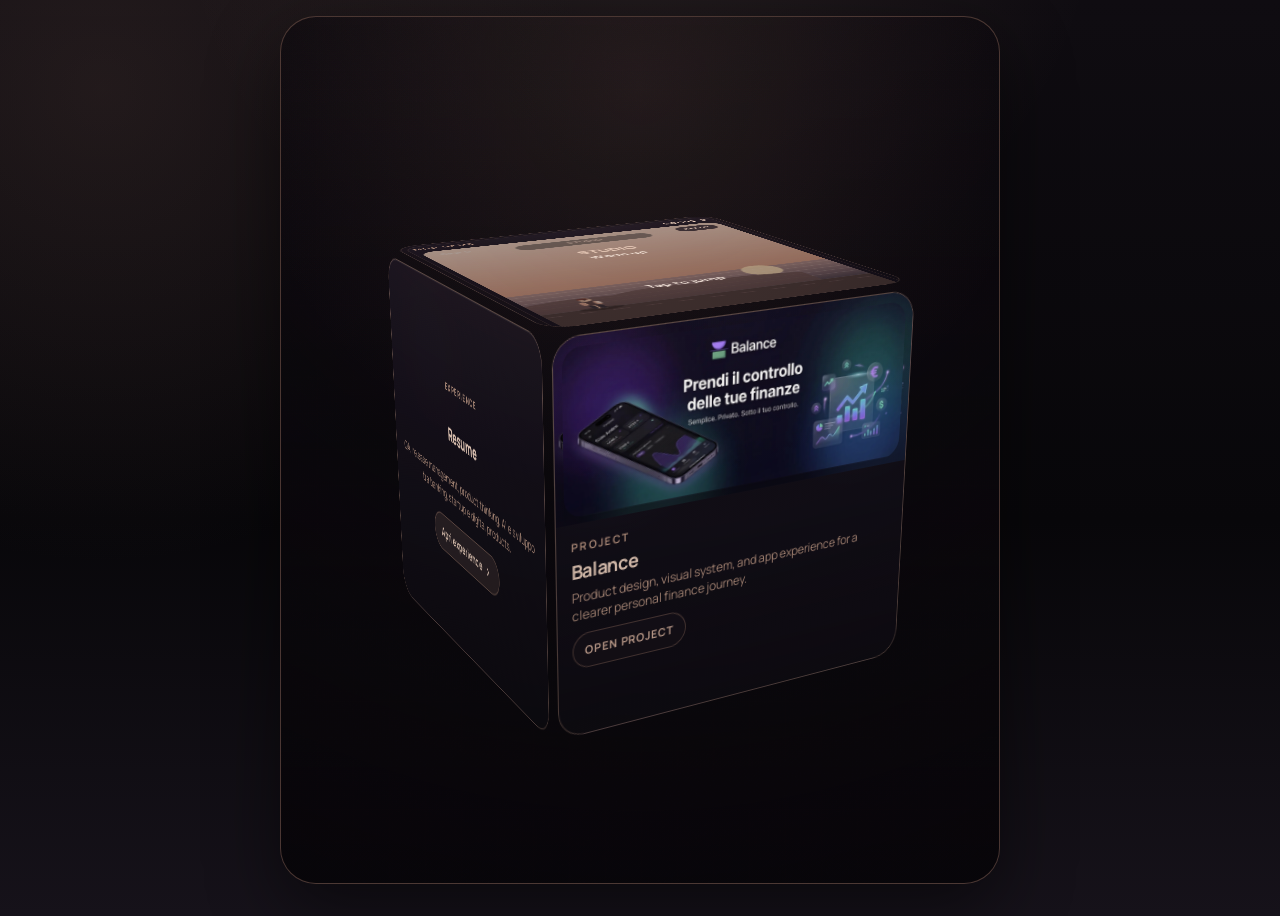
==== commit 7188051c: "Rebrand site to Andre Rizzo / mylinks Replace 2erre content with personal brand (Andre Rizzo / mylin" ====
--- a/index.html
+++ b/index.html
@@ -3,83 +3,34 @@
   <head>
     <meta charset="UTF-8" />
     <meta name="viewport" content="width=device-width, initial-scale=1" />
-    <title>2erre | Software Systems, AI Automation, Web Experiences</title>
-    <meta name="description" content="2erre.online progetta siti web, sistemi AI, automazioni e prodotti digitali per aziende." data-meta="description" />
+    <title>Andre Rizzo | mylinks</title>
+    <meta name="description" content="Andre Rizzo. mylinks tra progetti digitali, experience e percorso professionale." data-meta="description" />
     <meta name="theme-color" content="#060a12" />
 
-    <meta property="og:title" content="2erre | Software Systems, AI Automation, Web Experiences" data-meta="og:title" />
-    <meta property="og:description" content="2erre.online progetta siti web, sistemi AI, automazioni e prodotti digitali per aziende." data-meta="og:description" />
+    <meta property="og:title" content="Andre Rizzo | mylinks" data-meta="og:title" />
+    <meta property="og:description" content="mylinks tra progetti digitali, experience e percorso professionale." data-meta="og:description" />
     <meta property="og:type" content="website" />
     <meta property="og:locale" content="en_US" data-meta="og:locale" />
     <meta property="og:image" content="assets/andre-rizzo-beach-optimized.webp" />
 
     <meta name="twitter:card" content="summary_large_image" />
-    <meta name="twitter:title" content="2erre | Software Systems, AI Automation, Web Experiences" data-meta="twitter:title" />
-    <meta name="twitter:description" content="2erre.online progetta siti web, sistemi AI, automazioni e prodotti digitali per aziende." data-meta="twitter:description" />
+    <meta name="twitter:title" content="Andre Rizzo | mylinks" data-meta="twitter:title" />
+    <meta name="twitter:description" content="mylinks tra progetti digitali, experience e percorso professionale." data-meta="twitter:description" />
 
     <link
       rel="icon"
-      href="data:image/svg+xml,<svg xmlns='http://www.w3.org/2000/svg' viewBox='0 0 128 128'><rect width='128' height='128' rx='26' fill='%23060a12'/><text x='50%' y='58%' font-size='64' text-anchor='middle' fill='%23d3a289' font-family='Arial, sans-serif'>2R</text></svg>"
+      href="data:image/svg+xml,<svg xmlns='http://www.w3.org/2000/svg' viewBox='0 0 128 128'><rect width='128' height='128' rx='26' fill='%23060a12'/><text x='50%' y='58%' font-size='68' text-anchor='middle' fill='%23d3a289' font-family='Arial, sans-serif'>AR</text></svg>"
     />
     <link rel="stylesheet" href="css/main.css" />
     <script defer src="js/locales-bundle.js"></script>
     <script defer src="js/i18n.js"></script>
     <script defer src="js/main.js"></script>
   </head>
-  <body class="is-cube-stage-closed" data-page="home" data-i18n-title-key="meta.homeTitle" data-i18n-description-key="meta.homeDescription">
+  <body class="is-cube-stage-open" data-page="home" data-i18n-title-key="meta.homeTitle" data-i18n-description-key="meta.homeDescription">
     <div class="page-shell">
-      <div class="lang-switch" data-lang-switch data-i18n-aria-label="nav.languageSwitcher">
-        <button type="button" class="lang-switch-btn" data-lang-option="it">IT</button>
-        <span aria-hidden="true">|</span>
-        <button type="button" class="lang-switch-btn" data-lang-option="en">EN</button>
-      </div>
-
-      <header class="hero" id="top">
-        <div class="container">
-          <section class="hero-panel" data-reveal style="--delay: 0.02s">
-            <div class="hero-media" data-reveal style="--delay: 0.08s">
-              <img
-                src="assets/andre-rizzo-beach-optimized.webp"
-                alt="Visual hero di 2erre"
-                class="hero-image is-active"
-                style="--hero-focus: 34%;"
-                loading="eager"
-                fetchpriority="high"
-              />
-            </div>
-
-            <div class="hero-content">
-              <h1 data-reveal style="--delay: 0.14s">2erre</h1>
-              <p class="hero-bio" data-reveal style="--delay: 0.18s" data-i18n="hero.bioLead">
-                2erre.online progetta siti web, sistemi AI, automazioni e prodotti digitali per aziende che vogliono muoversi meglio online.
-              </p>
-
-              <nav class="hero-quick-nav" aria-label="Primary navigation" data-reveal style="--delay: 0.24s">
-                <a href="digital-cv.html" class="hero-quick-link">
-                  <span class="hero-quick-link-title">Company Profile</span>
-                  <span class="hero-quick-link-copy">Servizi, metodo operativo, casi studio e presentazione immersiva di 2erre.</span>
-                </a>
-                <a href="digital-cv.html#projects" class="hero-quick-link">
-                  <span class="hero-quick-link-title">Case Studies</span>
-                  <span class="hero-quick-link-copy">Balance, Odora e Generale Elettrica come lavori e sistemi digitali reali.</span>
-                </a>
-                <a href="digital-cv.html#contact" class="hero-quick-link">
-                  <span class="hero-quick-link-title">Start a Project</span>
-                  <span class="hero-quick-link-copy">Apri la pagina estesa e contatta 2erre per sito, AI automation o prodotto.</span>
-                </a>
-              </nav>
-            </div>
-          </section>
-        </div>
-      </header>
-
-      <main class="portfolio-main">
+      <main class="portfolio-main main--cube-only">
         <section class="section section-cube" id="project-cube">
           <div class="container">
-            <button type="button" class="cube-back-trigger" data-cube-stage-close>
-              <svg viewBox="0 0 24 24" aria-hidden="true"><path d="M15.4 7.4 14 6l-6 6 6 6 1.4-1.4L10.8 12z"/></svg>
-              <span data-i18n="cube.backToHero">Back</span>
-            </button>
             <div class="cube-layout" data-reveal>
               <div class="cube-scene is-loading" data-cube-scene aria-busy="true">
                 <div class="cube-loading" data-cube-loading aria-hidden="true">
@@ -99,7 +50,7 @@
                         />
                       </div>
                       <div class="cube-face-body">
-                        <p class="cube-face-kicker">CASE STUDY</p>
+                        <p class="cube-face-kicker">PROJECT</p>
                         <h3 class="cube-face-title">Balance</h3>
                         <p class="cube-face-copy" data-i18n="cube.balanceCopy">Product design, visual system and app experience for a clearer personal finance journey.</p>
                         <a href="https://ctrlbalance.com/?utm_source=mylinks" class="cube-face-cta" data-i18n="cube.viewProject" data-external="true" data-track="cube_balance">Open project</a>
@@ -113,7 +64,7 @@
                         <img src="assets/logos/logo_odora.png" alt="Odora.it" class="cube-face-logo-image cube-face-logo-image--odora" loading="eager" decoding="async" />
                       </span>
                       <div class="cube-face-body">
-                        <p class="cube-face-kicker">CASE STUDY</p>
+                        <p class="cube-face-kicker">PROJECT</p>
                         <h3 class="cube-face-title">Odora</h3>
                         <p class="cube-face-copy" data-i18n="cube.odoraCopy">Discovery UX, catalog logic and conversion-focused product browsing for fragrance lovers.</p>
                         <a href="https://odora.it/?utm_source=mylinks" class="cube-face-cta" data-i18n="cube.viewProject" data-external="true" data-track="cube_odora">Open project</a>
@@ -127,7 +78,7 @@
                         <img src="assets/logos/logo-generale-elettrica-optimized.webp" alt="Generale Elettrica" class="cube-face-logo-image" loading="eager" decoding="async" />
                       </span>
                       <div class="cube-face-body">
-                        <p class="cube-face-kicker">CASE STUDY</p>
+                        <p class="cube-face-kicker">PROJECT</p>
                         <h3 class="cube-face-title">Generale Elettrica</h3>
                         <p class="cube-face-copy" data-i18n="cube.generaleCopy">Commerce architecture, catalog clarity and operational integrations for industrial sales.</p>
                         <a href="https://generale-elettrica.com/?utm_source=mylinks" class="cube-face-cta" data-i18n="cube.viewProject" data-external="true" data-track="cube_generale_elettrica">Open project</a>
@@ -138,13 +89,13 @@
                   <article class="cube-face cube-face--left">
                     <div class="cube-face-surface cube-face-surface--cta">
                       <div class="cube-cta-card">
-                        <p class="cube-cta-kicker" data-i18n="cube.ctaKicker">GET IN TOUCH</p>
-                        <h3 class="cube-cta-title" data-i18n="cube.ctaTitle">Hai un progetto da lanciare?</h3>
-                        <p class="cube-cta-copy" data-i18n="cube.ctaCopy">Parliamo di sito, piattaforma, AI automation o prodotto digitale.</p>
-                        <button type="button" class="cube-cta-button" data-cube-go-contact data-cube-interactive>
-                          <span data-i18n="cube.ctaButton">Parliamone</span>
+                        <p class="cube-cta-kicker">EXPERIENCE</p>
+                        <h3 class="cube-cta-title">Resume</h3>
+                        <p class="cube-cta-copy">QA, release management, product thinking, AI e sviluppo tra banking, startup e digital products.</p>
+                        <a href="digital-cv.html#experience" class="cube-cta-button" data-cube-interactive>
+                          <span>Apri experience</span>
                           <svg viewBox="0 0 24 24" aria-hidden="true" width="16" height="16"><path d="M10 6l-1.4 1.4L13.2 12l-4.6 4.6L10 18l6-6z" fill="currentColor"/></svg>
-                        </button>
+                        </a>
                       </div>
                     </div>
                   </article>
@@ -180,23 +131,19 @@
 
                   <article class="cube-face cube-face--bottom">
                     <div class="cube-face-surface cube-face-surface--contact">
-                      <form class="cube-contact-form" data-cube-contact-form autocomplete="off">
-                        <p class="cube-face-kicker" data-i18n="cube.contactKicker">CONTACT</p>
-                        <input type="text" name="fullName" class="cube-contact-input" placeholder="Nome" required data-i18n-placeholder="contact.fullNamePlaceholder" data-cube-interactive />
-                        <input type="email" name="email" class="cube-contact-input" placeholder="Email" required data-i18n-placeholder="cube.contactEmailPlaceholder" data-cube-interactive />
-                        <input type="tel" name="phone" class="cube-contact-input" placeholder="Telefono" data-i18n-placeholder="cube.contactPhonePlaceholder" data-cube-interactive />
-                        <textarea name="message" class="cube-contact-input cube-contact-textarea" placeholder="Il tuo messaggio..." rows="2" required data-i18n-placeholder="contact.messagePlaceholder" data-cube-interactive></textarea>
-                        <button type="submit" class="cube-contact-submit" data-cube-interactive>
-                          <span data-i18n="cube.contactSubmit">Invia</span>
-                        </button>
-                        <p class="cube-contact-hint" data-cube-contact-status hidden></p>
-                      </form>
+                      <div class="cube-cta-card">
+                        <p class="cube-cta-kicker">MYLINKS</p>
+                        <h3 class="cube-cta-title">Andre Rizzo</h3>
+                        <p class="cube-cta-copy">Developer, AI expert, Test Manager. Progetti digitali, product systems e percorso professionale raccolti qui.</p>
+                        <a href="digital-cv.html" class="cube-cta-button" data-cube-interactive>
+                          <span>Apri profile</span>
+                          <svg viewBox="0 0 24 24" aria-hidden="true" width="16" height="16"><path d="M10 6l-1.4 1.4L13.2 12l-4.6 4.6L10 18l6-6z" fill="currentColor"/></svg>
+                        </a>
+                      </div>
                     </div>
                   </article>
                 </div>
               </div>
-
-              <p class="cube-helper" data-i18n="cube.helper">Drag or swipe to explore. Hover or focus to pause.</p>
             </div>
           </div>
         </section>
--- a/css/main.css
+++ b/css/main.css
@@ -89,6 +89,10 @@
   padding-bottom: 0;
 }
 
+body[data-page="home"].is-cube-stage-open .page-shell {
+  justify-content: center;
+}
+
 body[data-page="home"] .hero,
 body[data-page="home"] .portfolio-main,
 body[data-page="home"] .section-cube {
@@ -722,9 +726,17 @@
   overflow: hidden;
 }
 
+body[data-page="home"].is-cube-stage-open .portfolio-main.main--cube-only {
+  padding-top: 0;
+}
+
 body.is-cube-stage-open .cube-layout {
   min-height: 100%;
   align-content: center;
+}
+
+body[data-page="home"].is-cube-stage-open .section-cube .container {
+  width: min(720px, calc(100% - 1.5rem));
 }
 
 body.is-cube-stage-closed .cube-scene {
@@ -3830,7 +3842,7 @@
   }
 
   body.is-cube-stage-closed .hero-media {
-    height: clamp(470px, 60dvh, 640px);
+    height: clamp(500px, 63dvh, 660px);
   }
 
   body.is-cube-stage-closed .hero-content {
@@ -3850,19 +3862,19 @@
   }
 
   body.is-cube-stage-closed .hero-quick-nav {
-    width: min(100%, 18.4rem);
-    margin-top: 0.7rem;
-    gap: 0.34rem;
+    width: min(100%, 16.8rem);
+    margin-top: 0.62rem;
+    gap: 0.28rem;
   }
 
   body.is-cube-stage-closed .hero-quick-link {
     gap: 0;
-    padding: 0.54rem 0.72rem;
+    padding: 0.48rem 0.66rem;
     border-radius: 16px;
   }
 
   body.is-cube-stage-closed .hero-quick-link-title {
-    font-size: 0.86rem;
+    font-size: 0.82rem;
   }
 
   body.is-cube-stage-closed .hero-quick-link-copy {
@@ -3875,9 +3887,9 @@
 
   body.is-cube-stage-closed .cube-scene {
     --cube-size: min(90vw, 420px);
-    -webkit-transform: scale(0.78) translate3d(0, 0, 0);
-    transform: scale(0.78) translate3d(0, 0, 0);
-    margin-top: calc(var(--cube-size) * -0.55);
+    -webkit-transform: scale(0.8) translate3d(0, 0, 0);
+    transform: scale(0.8) translate3d(0, 0, 0);
+    margin-top: calc(var(--cube-size) * -0.16);
   }
 }
 
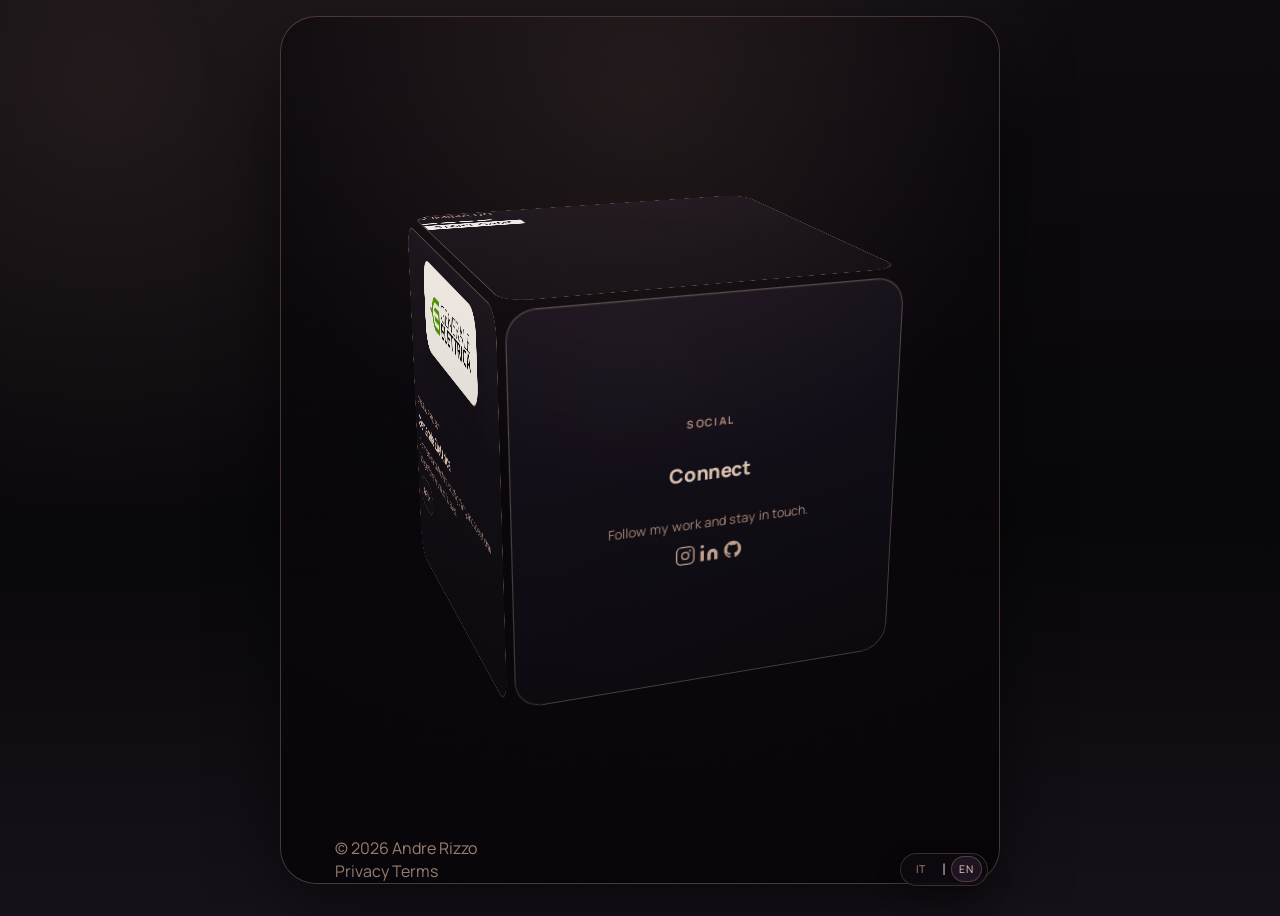
==== commit 54d4355f: "Archive cube-runner mini-game and extract assets Move the cube-runner mini-game out of the active UI" ====
--- a/index.html
+++ b/index.html
@@ -28,6 +28,12 @@
   </head>
   <body class="is-cube-stage-open" data-page="home" data-i18n-title-key="meta.homeTitle" data-i18n-description-key="meta.homeDescription">
     <div class="page-shell">
+      <div class="lang-switch" data-lang-switch data-i18n-aria-label="nav.languageSwitcher">
+        <button type="button" class="lang-switch-btn" data-lang-option="it">IT</button>
+        <span aria-hidden="true">|</span>
+        <button type="button" class="lang-switch-btn" data-lang-option="en">EN</button>
+      </div>
+
       <main class="portfolio-main main--cube-only">
         <section class="section section-cube" id="project-cube">
           <div class="container">
@@ -39,6 +45,51 @@
                 </div>
                 <div class="project-cube" data-project-cube style="--cube-rx: -18deg; --cube-ry: 0deg;">
                   <article class="cube-face cube-face--front">
+                    <div class="cube-face-surface cube-face-surface--cta">
+                      <div class="cube-cta-card">
+                        <p class="cube-cta-kicker">SOCIAL</p>
+                        <h3 class="cube-cta-title">Connect</h3>
+                        <p class="cube-cta-copy">Follow my work and stay in touch.</p>
+                        <div class="cube-social-icons">
+                          <a href="https://www.instagram.com/ozzirr" class="cube-social-icon-link" data-external="true" data-cube-interactive aria-label="Instagram">
+                            <svg viewBox="0 0 24 24" fill="none" xmlns="http://www.w3.org/2000/svg" width="20" height="20" aria-hidden="true">
+                              <rect x="2" y="2" width="20" height="20" rx="5.5" stroke="currentColor" stroke-width="1.6"/>
+                              <circle cx="12" cy="12" r="4" stroke="currentColor" stroke-width="1.6"/>
+                              <circle cx="17.4" cy="6.6" r="1.1" fill="currentColor"/>
+                            </svg>
+                          </a>
+                          <a href="https://www.linkedin.com/in/ozzirr/" class="cube-social-icon-link" data-external="true" data-cube-interactive aria-label="LinkedIn">
+                            <svg viewBox="0 0 24 24" fill="currentColor" xmlns="http://www.w3.org/2000/svg" width="20" height="20" aria-hidden="true">
+                              <path d="M16 8a6 6 0 0 1 6 6v7h-4v-7a2 2 0 0 0-2-2 2 2 0 0 0-2 2v7h-4v-7a6 6 0 0 1 6-6z"/>
+                              <rect x="2" y="9" width="4" height="12"/>
+                              <circle cx="4" cy="4" r="2"/>
+                            </svg>
+                          </a>
+                          <a href="https://github.com/ozzirr" class="cube-social-icon-link" data-external="true" data-cube-interactive aria-label="GitHub">
+                            <svg viewBox="0 0 24 24" fill="currentColor" xmlns="http://www.w3.org/2000/svg" width="20" height="20" aria-hidden="true">
+                              <path fill-rule="evenodd" clip-rule="evenodd" d="M12 2C6.477 2 2 6.477 2 12c0 4.418 2.865 8.168 6.839 9.49.5.093.682-.217.682-.482 0-.237-.009-.868-.013-1.703-2.782.604-3.369-1.342-3.369-1.342-.454-1.155-1.11-1.463-1.11-1.463-.908-.62.069-.608.069-.608 1.004.07 1.532 1.032 1.532 1.032.892 1.53 2.341 1.088 2.91.832.092-.647.35-1.088.636-1.338-2.22-.253-4.555-1.11-4.555-4.943 0-1.091.39-1.984 1.029-2.683-.103-.253-.446-1.27.098-2.647 0 0 .84-.269 2.75 1.025A9.578 9.578 0 0 1 12 6.836c.85.004 1.705.115 2.504.337 1.909-1.294 2.747-1.025 2.747-1.025.546 1.377.202 2.394.1 2.647.64.699 1.028 1.592 1.028 2.683 0 3.842-2.339 4.687-4.566 4.935.359.309.678.919.678 1.852 0 1.336-.012 2.415-.012 2.741 0 .267.18.579.688.481C19.138 20.165 22 16.418 22 12c0-5.523-4.477-10-10-10z"/>
+                            </svg>
+                          </a>
+                        </div>
+                      </div>
+                    </div>
+                  </article>
+
+                  <article class="cube-face cube-face--right">
+                    <div class="cube-face-surface cube-face-surface--logo cube-face-surface--odora">
+                      <span class="cube-face-logo-badge cube-face-logo-badge--odora">
+                        <img src="assets/logos/logo_odora.png" alt="Odora.it" class="cube-face-logo-image cube-face-logo-image--odora" loading="eager" decoding="async" />
+                      </span>
+                      <div class="cube-face-body">
+                        <p class="cube-face-kicker">DIGITAL PROJECT</p>
+                        <h3 class="cube-face-title">Odora</h3>
+                        <p class="cube-face-copy" data-i18n="cube.odoraCopy">Discovery UX, catalog logic and conversion-focused product browsing for fragrance lovers.</p>
+                        <a href="https://odora.it/?utm_source=mylinks" class="cube-face-cta" data-external="true" data-track="cube_odora" data-cube-interactive>Open</a>
+                      </div>
+                    </div>
+                  </article>
+
+                  <article class="cube-face cube-face--back">
                     <div class="cube-face-surface cube-face-surface--balance">
                       <div class="cube-face-media cube-face-media--balance" aria-hidden="true">
                         <img
@@ -50,96 +101,53 @@
                         />
                       </div>
                       <div class="cube-face-body">
-                        <p class="cube-face-kicker">PROJECT</p>
+                        <p class="cube-face-kicker">DIGITAL PROJECT</p>
                         <h3 class="cube-face-title">Balance</h3>
                         <p class="cube-face-copy" data-i18n="cube.balanceCopy">Product design, visual system and app experience for a clearer personal finance journey.</p>
-                        <a href="https://ctrlbalance.com/?utm_source=mylinks" class="cube-face-cta" data-i18n="cube.viewProject" data-external="true" data-track="cube_balance">Open project</a>
+                        <a href="https://ctrlbalance.com/?utm_source=mylinks" class="cube-face-cta" data-external="true" data-track="cube_balance" data-cube-interactive>Open</a>
                       </div>
                     </div>
                   </article>
 
-                  <article class="cube-face cube-face--right">
-                    <div class="cube-face-surface cube-face-surface--logo cube-face-surface--odora">
-                      <span class="cube-face-logo-badge cube-face-logo-badge--odora">
-                        <img src="assets/logos/logo_odora.png" alt="Odora.it" class="cube-face-logo-image cube-face-logo-image--odora" loading="eager" decoding="async" />
-                      </span>
-                      <div class="cube-face-body">
-                        <p class="cube-face-kicker">PROJECT</p>
-                        <h3 class="cube-face-title">Odora</h3>
-                        <p class="cube-face-copy" data-i18n="cube.odoraCopy">Discovery UX, catalog logic and conversion-focused product browsing for fragrance lovers.</p>
-                        <a href="https://odora.it/?utm_source=mylinks" class="cube-face-cta" data-i18n="cube.viewProject" data-external="true" data-track="cube_odora">Open project</a>
-                      </div>
-                    </div>
-                  </article>
-
-                  <article class="cube-face cube-face--back">
+                  <article class="cube-face cube-face--left">
                     <div class="cube-face-surface cube-face-surface--logo">
                       <span class="cube-face-logo-badge">
                         <img src="assets/logos/logo-generale-elettrica-optimized.webp" alt="Generale Elettrica" class="cube-face-logo-image" loading="eager" decoding="async" />
                       </span>
                       <div class="cube-face-body">
-                        <p class="cube-face-kicker">PROJECT</p>
+                        <p class="cube-face-kicker">DIGITAL PROJECT</p>
                         <h3 class="cube-face-title">Generale Elettrica</h3>
                         <p class="cube-face-copy" data-i18n="cube.generaleCopy">Commerce architecture, catalog clarity and operational integrations for industrial sales.</p>
-                        <a href="https://generale-elettrica.com/?utm_source=mylinks" class="cube-face-cta" data-i18n="cube.viewProject" data-external="true" data-track="cube_generale_elettrica">Open project</a>
-                      </div>
-                    </div>
-                  </article>
-
-                  <article class="cube-face cube-face--left">
-                    <div class="cube-face-surface cube-face-surface--cta">
-                      <div class="cube-cta-card">
-                        <p class="cube-cta-kicker">EXPERIENCE</p>
-                        <h3 class="cube-cta-title">Resume</h3>
-                        <p class="cube-cta-copy">QA, release management, product thinking, AI e sviluppo tra banking, startup e digital products.</p>
-                        <a href="digital-cv.html#experience" class="cube-cta-button" data-cube-interactive>
-                          <span>Apri experience</span>
-                          <svg viewBox="0 0 24 24" aria-hidden="true" width="16" height="16"><path d="M10 6l-1.4 1.4L13.2 12l-4.6 4.6L10 18l6-6z" fill="currentColor"/></svg>
-                        </a>
+                        <a href="https://generale-elettrica.com/?utm_source=mylinks" class="cube-face-cta" data-external="true" data-track="cube_generale_elettrica" data-cube-interactive>Open</a>
                       </div>
                     </div>
                   </article>
 
                   <article class="cube-face cube-face--top">
-                    <div class="cube-face-surface cube-face-surface--snake" data-snake-game>
-                      <div class="cube-snake-card">
-                        <div class="cube-snake-head">
-                          <p class="cube-face-kicker" data-i18n="snake.kicker">MINI GAME</p>
-                          <p class="cube-snake-score">
-                            <span data-i18n="snake.scoreLabel">Score</span>
-                            <span data-snake-score>0</span>
-                          </p>
+                    <div class="cube-face-surface cube-face-surface--game">
+                      <div class="lumina-game" data-lumina-game>
+                        <div class="lumina-header">
+                            <span class="lumina-title">LUMINA</span>
+                            <span class="lumina-score" data-lumina-score>00</span>
                         </div>
-
-                        <div class="cube-snake-stage">
-                          <canvas class="cube-snake-canvas" data-snake-canvas data-cube-interactive width="256" height="256" tabindex="0" aria-label="Runner game" data-i18n-aria-label="snake.canvasAria"></canvas>
-                          <div class="cube-snake-status" data-snake-status>Ready</div>
+                        <div class="lumina-grid">
+                            <button class="lumina-pad lumina-pad--tl" data-pad="0" aria-label="Pad 1"></button>
+                            <button class="lumina-pad lumina-pad--tr" data-pad="1" aria-label="Pad 2"></button>
+                            <button class="lumina-pad lumina-pad--bl" data-pad="2" aria-label="Pad 3"></button>
+                            <button class="lumina-pad lumina-pad--br" data-pad="3" aria-label="Pad 4"></button>
                         </div>
-
-                        <div class="cube-snake-meta">
-                          <h3 class="cube-face-title cube-snake-title" data-i18n="snake.title">Runner</h3>
-                          <p class="cube-face-copy cube-snake-copy" data-i18n="snake.helper">Tocca per saltare tra release, ostacoli e sistemi digitali.</p>
-                        </div>
-
-                        <div class="cube-snake-actions">
-                          <button type="button" class="cube-snake-button cube-snake-button--primary" data-snake-action data-cube-interactive>Start</button>
-                          <p class="cube-snake-tap-hint" data-i18n="snake.tapHint">Tap to jump</p>
-                        </div>
+                        <button class="lumina-start" data-lumina-start>START GAME</button>
                       </div>
                     </div>
                   </article>
 
                   <article class="cube-face cube-face--bottom">
-                    <div class="cube-face-surface cube-face-surface--contact">
-                      <div class="cube-cta-card">
-                        <p class="cube-cta-kicker">MYLINKS</p>
-                        <h3 class="cube-cta-title">Andre Rizzo</h3>
-                        <p class="cube-cta-copy">Developer, AI expert, Test Manager. Progetti digitali, product systems e percorso professionale raccolti qui.</p>
-                        <a href="digital-cv.html" class="cube-cta-button" data-cube-interactive>
-                          <span>Apri profile</span>
-                          <svg viewBox="0 0 24 24" aria-hidden="true" width="16" height="16"><path d="M10 6l-1.4 1.4L13.2 12l-4.6 4.6L10 18l6-6z" fill="currentColor"/></svg>
-                        </a>
-                      </div>
+                    <div class="cube-face-surface cube-face-surface--bottom-cap">
+                       <div class="cube-bottom-logo">
+                         <svg viewBox="0 0 128 128" width="64" height="64" xmlns="http://www.w3.org/2000/svg">
+                            <text x="50%" y="60%" font-size="48" text-anchor="middle" fill="rgba(211, 162, 137, 0.4)" font-family="Arial, sans-serif" font-weight="bold">AR</text>
+                         </svg>
+                       </div>
                     </div>
                   </article>
                 </div>
@@ -148,6 +156,18 @@
           </div>
         </section>
       </main>
+
+      <footer class="site-footer-v2">
+        <div class="container">
+          <div class="footer-v2-inner">
+            <p class="footer-v2-copy">&copy; 2026 Andre Rizzo</p>
+            <nav class="footer-v2-nav">
+              <a href="privacy.html" class="footer-v2-link">Privacy</a>
+              <a href="terms.html" class="footer-v2-link">Terms</a>
+            </nav>
+          </div>
+        </div>
+      </footer>
     </div>
   </body>
 </html>
--- a/css/main.css
+++ b/css/main.css
@@ -492,6 +492,16 @@
   fill: var(--text-main);
 }
 
+.social-link--linkedin svg {
+  width: 1.2rem;
+  height: 1.2rem;
+}
+
+.social-link--github svg {
+  width: 1.42rem;
+  height: 1.42rem;
+}
+
 .social-link:hover,
 .social-link:focus-visible {
   transform: translateY(-2px) scale(1.02);
@@ -995,158 +1005,6 @@
     linear-gradient(165deg, rgba(22, 16, 25, 0.96), rgba(15, 12, 20, 0.98)),
     radial-gradient(circle at 20% 16%, rgba(214, 172, 150, 0.12), transparent 28%),
     radial-gradient(circle at 82% 18%, rgba(193, 132, 105, 0.08), transparent 24%);
-}
-
-.cube-snake-card {
-  position: relative;
-  z-index: 1;
-  display: grid;
-  grid-template-rows: auto minmax(0, 1fr) auto auto;
-  gap: 0.48rem;
-  width: 100%;
-  height: 100%;
-  padding: 0.38rem;
-  border-radius: 20px;
-  background:
-    linear-gradient(180deg, rgba(24, 18, 30, 0.92), rgba(15, 12, 20, 0.96)),
-    radial-gradient(circle at 50% 8%, rgba(214, 172, 150, 0.1), transparent 34%);
-  border: 1px solid rgba(206, 157, 131, 0.12);
-  box-shadow:
-    inset 0 1px 0 rgba(255, 255, 255, 0.04),
-    0 18px 30px rgba(0, 0, 0, 0.24);
-}
-
-.cube-snake-head {
-  display: flex;
-  align-items: center;
-  justify-content: space-between;
-  gap: 0.5rem;
-}
-
-.cube-snake-score {
-  display: inline-flex;
-  align-items: center;
-  gap: 0.35rem;
-  margin: 0;
-  color: var(--text-strong);
-  font-size: 0.68rem;
-  font-weight: 700;
-  letter-spacing: 0.08em;
-  text-transform: uppercase;
-}
-
-.cube-snake-stage {
-  position: relative;
-  display: grid;
-  place-items: center;
-  min-height: 0;
-  width: 100%;
-}
-
-.cube-snake-canvas {
-  width: 100%;
-  max-width: 100%;
-  aspect-ratio: 1;
-  display: block;
-  border-radius: 16px;
-  border: none;
-  background: transparent;
-  box-shadow: 0 12px 26px rgba(0, 0, 0, 0.24);
-  touch-action: none;
-  cursor: pointer;
-}
-
-.cube-snake-canvas:focus,
-.cube-snake-canvas:focus-visible {
-  outline: none;
-  box-shadow:
-    0 0 0 1px rgba(228, 184, 161, 0.72),
-    0 0 0 4px rgba(209, 154, 127, 0.18),
-    0 14px 30px rgba(0, 0, 0, 0.28);
-}
-
-.cube-snake-status {
-  position: absolute;
-  top: 0.55rem;
-  right: 0.55rem;
-  min-height: 24px;
-  display: inline-flex;
-  align-items: center;
-  justify-content: center;
-  padding: 0.18rem 0.5rem;
-  border-radius: 999px;
-  background: rgba(26, 19, 29, 0.82);
-  border: 1px solid rgba(206, 157, 131, 0.18);
-  color: var(--text-strong);
-  font-size: 0.56rem;
-  font-weight: 700;
-  letter-spacing: 0.08em;
-  text-transform: uppercase;
-  pointer-events: none;
-}
-
-.cube-snake-meta {
-  display: grid;
-  gap: 0.18rem;
-}
-
-.cube-snake-title {
-  font-size: 0.92rem;
-}
-
-.cube-snake-copy {
-  font-size: 0.62rem;
-  line-height: 1.35;
-  color: var(--text-soft);
-}
-
-.cube-snake-actions {
-  display: grid;
-  grid-template-columns: auto minmax(0, 1fr);
-  gap: 0.6rem;
-  align-items: center;
-}
-
-.cube-snake-button {
-  appearance: none;
-  border: 1px solid rgba(206, 157, 131, 0.26);
-  border-radius: 14px;
-  background: rgba(28, 20, 30, 0.86);
-  color: var(--text-strong);
-  font: inherit;
-  cursor: pointer;
-  transition:
-    transform 160ms ease,
-    border-color 160ms ease,
-    background-color 160ms ease;
-}
-
-.cube-snake-button:hover,
-.cube-snake-button:focus-visible {
-  transform: translateY(-1px);
-  border-color: rgba(232, 189, 167, 0.48);
-  background: rgba(34, 25, 36, 0.94);
-}
-
-.cube-snake-button--primary {
-  min-height: 38px;
-  padding: 0.46rem 0.86rem;
-  border-radius: 999px;
-  justify-self: start;
-  font-size: 0.68rem;
-  font-weight: 700;
-  letter-spacing: 0.08em;
-  text-transform: uppercase;
-}
-
-.cube-snake-tap-hint {
-  justify-self: end;
-  margin: 0;
-  color: var(--text-subtle);
-  font-size: 0.58rem;
-  font-weight: 700;
-  letter-spacing: 0.08em;
-  text-transform: uppercase;
 }
 
 .cube-face-surface--empty {
@@ -3549,6 +3407,7 @@
 }
 
 .cv-hero-grid,
+.cv-intro-grid,
 .cv-strip-grid,
 .cv-project-grid,
 .cv-showcase {
@@ -3575,11 +3434,21 @@
   overflow: hidden;
 }
 
+.cv-profile-card--hero {
+  min-height: 100%;
+}
+
 .cv-profile-media {
   position: relative;
   min-height: 320px;
   overflow: hidden;
   border-bottom: 1px solid rgba(206, 157, 131, 0.14);
+}
+
+.cv-profile-media--hero {
+  min-height: 100%;
+  height: 100%;
+  border-bottom: 0;
 }
 
 .cv-profile-media::after {
@@ -3607,6 +3476,36 @@
   padding: 1rem;
 }
 
+.cv-intro-card {
+  display: grid;
+  align-content: start;
+  gap: 0.85rem;
+  padding: 1.1rem;
+  border: 1px solid rgba(206, 157, 131, 0.18);
+  border-radius: 28px;
+  background:
+    linear-gradient(160deg, rgba(24, 18, 30, 0.94), rgba(15, 12, 20, 0.98)),
+    radial-gradient(circle at 90% 10%, rgba(214, 172, 150, 0.12), transparent 38%);
+  box-shadow: 0 24px 54px rgba(0, 0, 0, 0.32);
+}
+
+.cv-intro-eyebrow {
+  margin: 0;
+  color: var(--text-main);
+  font-size: 0.94rem;
+  font-weight: 700;
+  letter-spacing: 0.04em;
+  text-transform: uppercase;
+}
+
+.cv-hero-title {
+  margin: 0;
+  color: var(--text-strong);
+  font-size: clamp(2.3rem, 6vw, 4.5rem);
+  line-height: 0.95;
+  letter-spacing: -0.045em;
+}
+
 .cv-profile-content h1 {
   font-size: clamp(2rem, 5vw, 3.3rem);
 }
@@ -3628,8 +3527,59 @@
   margin-top: 0.1rem;
 }
 
+.cv-social-block {
+  display: grid;
+  gap: 0.5rem;
+}
+
+.cv-social-title {
+  margin: 0;
+  color: var(--text-soft);
+  font-size: 0.74rem;
+  font-weight: 700;
+  letter-spacing: 0.12em;
+  text-transform: uppercase;
+}
+
+.cv-chip-row {
+  display: flex;
+  flex-wrap: wrap;
+  gap: 0.68rem;
+}
+
+.cv-chip {
+  min-height: 42px;
+  display: inline-flex;
+  align-items: center;
+  padding: 0.5rem 1rem;
+  border-radius: 999px;
+  border: 1px solid rgba(223, 184, 162, 0.28);
+  background:
+    linear-gradient(180deg, rgba(38, 28, 42, 0.92), rgba(22, 17, 27, 0.92)),
+    radial-gradient(circle at 50% 0%, rgba(216, 170, 144, 0.14), transparent 60%);
+  color: var(--text-strong);
+  font-size: 0.9rem;
+  font-weight: 800;
+  letter-spacing: 0.01em;
+  box-shadow:
+    inset 0 1px 0 rgba(255, 255, 255, 0.04),
+    0 10px 24px rgba(0, 0, 0, 0.18);
+}
+
+.cv-chip:hover,
+.cv-chip:focus-visible {
+  border-color: rgba(232, 189, 167, 0.52);
+  background:
+    linear-gradient(180deg, rgba(44, 32, 48, 0.96), rgba(26, 20, 31, 0.96)),
+    radial-gradient(circle at 50% 0%, rgba(216, 170, 144, 0.18), transparent 60%);
+}
+
 .cv-summary-card {
   padding: 1rem;
+}
+
+.cv-hero-grid--single {
+  grid-template-columns: 1fr;
 }
 
 .cv-summary-list {
@@ -3717,57 +3667,6 @@
   line-height: 1.52;
 }
 
-.cv-project-card {
-  display: grid;
-  gap: 0.72rem;
-  overflow: hidden;
-}
-
-.cv-project-visual {
-  min-height: 180px;
-  border-radius: 22px;
-  border: 1px solid rgba(206, 157, 131, 0.16);
-  overflow: hidden;
-  background: rgba(18, 14, 20, 0.72);
-}
-
-.cv-project-visual--cover {
-  width: 100%;
-  height: 180px;
-  object-fit: cover;
-}
-
-.cv-project-visual--logo,
-.cv-project-visual--dark-logo {
-  display: grid;
-  place-items: center;
-  padding: 1rem;
-}
-
-.cv-project-visual--logo {
-  background:
-    linear-gradient(145deg, rgba(246, 242, 236, 0.98), rgba(236, 228, 218, 0.96)),
-    radial-gradient(circle at 82% 16%, rgba(215, 182, 155, 0.3), transparent 30%);
-}
-
-.cv-project-visual--dark-logo {
-  background:
-    linear-gradient(145deg, rgba(21, 17, 26, 0.96), rgba(15, 12, 20, 0.98)),
-    radial-gradient(circle at 86% 18%, rgba(214, 172, 150, 0.12), transparent 30%);
-}
-
-.cv-project-logo {
-  max-width: 86%;
-  max-height: 88px;
-  object-fit: contain;
-}
-
-.cv-project-body {
-  display: grid;
-  gap: 0.38rem;
-}
-
-.cv-project-link,
 .cv-contact-button,
 .cv-contact-pill {
   justify-self: start;
@@ -3786,8 +3685,6 @@
     background-color 180ms ease;
 }
 
-.cv-project-link:hover,
-.cv-project-link:focus-visible,
 .cv-contact-button:hover,
 .cv-contact-button:focus-visible,
 .cv-contact-pill:hover,
@@ -4100,6 +3997,11 @@
     align-items: start;
   }
 
+  .cv-intro-grid {
+    grid-template-columns: minmax(320px, 0.8fr) minmax(0, 1.2fr);
+    align-items: stretch;
+  }
+
   .cv-profile-column {
     position: sticky;
     top: 1.1rem;
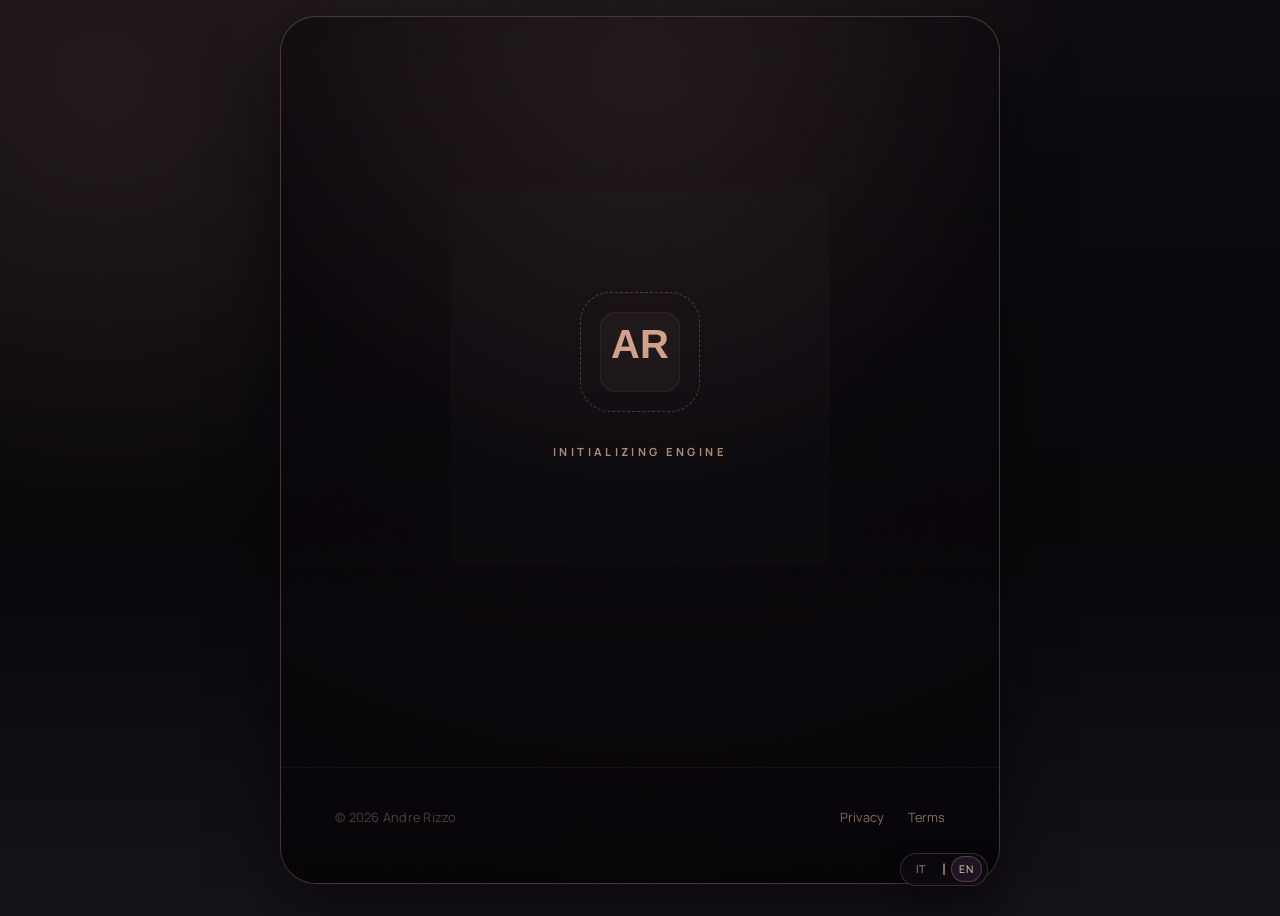
==== commit 59efcdd0: "-" ====
--- a/index.html
+++ b/index.html
@@ -40,8 +40,14 @@
             <div class="cube-layout" data-reveal>
               <div class="cube-scene is-loading" data-cube-scene aria-busy="true">
                 <div class="cube-loading" data-cube-loading aria-hidden="true">
-                  <span class="cube-loading-spinner"></span>
-                  <span class="cube-loading-spinner cube-loading-spinner--delay"></span>
+                  <div class="cube-loading-logo">
+                    <svg viewBox="0 0 128 128" width="80" height="80" xmlns="http://www.w3.org/2000/svg">
+                        <rect width="128" height="128" rx="26" fill="rgba(214, 172, 150, 0.05)" stroke="rgba(214, 172, 150, 0.2)"/>
+                        <text x="50%" y="58%" font-size="64" text-anchor="middle" fill="#d3a289" font-family="Arial, sans-serif" font-weight="bold">AR</text>
+                    </svg>
+                    <div class="cube-loading-wireframe"></div>
+                  </div>
+                  <span class="cube-loading-text">Initializing Engine</span>
                 </div>
                 <div class="project-cube" data-project-cube style="--cube-rx: -18deg; --cube-ry: 0deg;">
                   <article class="cube-face cube-face--front">
@@ -52,21 +58,21 @@
                         <p class="cube-cta-copy">Follow my work and stay in touch.</p>
                         <div class="cube-social-icons">
                           <a href="https://www.instagram.com/ozzirr" class="cube-social-icon-link" data-external="true" data-cube-interactive aria-label="Instagram">
-                            <svg viewBox="0 0 24 24" fill="none" xmlns="http://www.w3.org/2000/svg" width="20" height="20" aria-hidden="true">
-                              <rect x="2" y="2" width="20" height="20" rx="5.5" stroke="currentColor" stroke-width="1.6"/>
-                              <circle cx="12" cy="12" r="4" stroke="currentColor" stroke-width="1.6"/>
+                            <svg viewBox="0 0 24 24" fill="none" xmlns="http://www.w3.org/2000/svg" stroke="currentColor" stroke-width="1.6">
+                              <rect x="2" y="2" width="20" height="20" rx="5.5"/>
+                              <circle cx="12" cy="12" r="4"/>
                               <circle cx="17.4" cy="6.6" r="1.1" fill="currentColor"/>
                             </svg>
                           </a>
                           <a href="https://www.linkedin.com/in/ozzirr/" class="cube-social-icon-link" data-external="true" data-cube-interactive aria-label="LinkedIn">
-                            <svg viewBox="0 0 24 24" fill="currentColor" xmlns="http://www.w3.org/2000/svg" width="20" height="20" aria-hidden="true">
+                            <svg viewBox="0 0 24 24" fill="currentColor" xmlns="http://www.w3.org/2000/svg">
                               <path d="M16 8a6 6 0 0 1 6 6v7h-4v-7a2 2 0 0 0-2-2 2 2 0 0 0-2 2v7h-4v-7a6 6 0 0 1 6-6z"/>
                               <rect x="2" y="9" width="4" height="12"/>
                               <circle cx="4" cy="4" r="2"/>
                             </svg>
                           </a>
                           <a href="https://github.com/ozzirr" class="cube-social-icon-link" data-external="true" data-cube-interactive aria-label="GitHub">
-                            <svg viewBox="0 0 24 24" fill="currentColor" xmlns="http://www.w3.org/2000/svg" width="20" height="20" aria-hidden="true">
+                            <svg viewBox="0 0 24 24" fill="currentColor" xmlns="http://www.w3.org/2000/svg">
                               <path fill-rule="evenodd" clip-rule="evenodd" d="M12 2C6.477 2 2 6.477 2 12c0 4.418 2.865 8.168 6.839 9.49.5.093.682-.217.682-.482 0-.237-.009-.868-.013-1.703-2.782.604-3.369-1.342-3.369-1.342-.454-1.155-1.11-1.463-1.11-1.463-.908-.62.069-.608.069-.608 1.004.07 1.532 1.032 1.532 1.032.892 1.53 2.341 1.088 2.91.832.092-.647.35-1.088.636-1.338-2.22-.253-4.555-1.11-4.555-4.943 0-1.091.39-1.984 1.029-2.683-.103-.253-.446-1.27.098-2.647 0 0 .84-.269 2.75 1.025A9.578 9.578 0 0 1 12 6.836c.85.004 1.705.115 2.504.337 1.909-1.294 2.747-1.025 2.747-1.025.546 1.377.202 2.394.1 2.647.64.699 1.028 1.592 1.028 2.683 0 3.842-2.339 4.687-4.566 4.935.359.309.678.919.678 1.852 0 1.336-.012 2.415-.012 2.741 0 .267.18.579.688.481C19.138 20.165 22 16.418 22 12c0-5.523-4.477-10-10-10z"/>
                             </svg>
                           </a>
@@ -84,7 +90,7 @@
                         <p class="cube-face-kicker">DIGITAL PROJECT</p>
                         <h3 class="cube-face-title">Odora</h3>
                         <p class="cube-face-copy" data-i18n="cube.odoraCopy">Discovery UX, catalog logic and conversion-focused product browsing for fragrance lovers.</p>
-                        <a href="https://odora.it/?utm_source=mylinks" class="cube-face-cta" data-external="true" data-track="cube_odora" data-cube-interactive>Open</a>
+                        <button class="cube-face-cta" data-project-trigger="odora" data-cube-interactive>Details</button>
                       </div>
                     </div>
                   </article>
@@ -104,7 +110,7 @@
                         <p class="cube-face-kicker">DIGITAL PROJECT</p>
                         <h3 class="cube-face-title">Balance</h3>
                         <p class="cube-face-copy" data-i18n="cube.balanceCopy">Product design, visual system and app experience for a clearer personal finance journey.</p>
-                        <a href="https://ctrlbalance.com/?utm_source=mylinks" class="cube-face-cta" data-external="true" data-track="cube_balance" data-cube-interactive>Open</a>
+                        <button class="cube-face-cta" data-project-trigger="balance" data-cube-interactive>Details</button>
                       </div>
                     </div>
                   </article>
@@ -118,25 +124,53 @@
                         <p class="cube-face-kicker">DIGITAL PROJECT</p>
                         <h3 class="cube-face-title">Generale Elettrica</h3>
                         <p class="cube-face-copy" data-i18n="cube.generaleCopy">Commerce architecture, catalog clarity and operational integrations for industrial sales.</p>
-                        <a href="https://generale-elettrica.com/?utm_source=mylinks" class="cube-face-cta" data-external="true" data-track="cube_generale_elettrica" data-cube-interactive>Open</a>
+                        <button class="cube-face-cta" data-project-trigger="generale" data-cube-interactive>Details</button>
                       </div>
                     </div>
                   </article>
 
                   <article class="cube-face cube-face--top">
                     <div class="cube-face-surface cube-face-surface--game">
-                      <div class="lumina-game" data-lumina-game>
-                        <div class="lumina-header">
-                            <span class="lumina-title">LUMINA</span>
-                            <span class="lumina-score" data-lumina-score>00</span>
-                        </div>
-                        <div class="lumina-grid">
-                            <button class="lumina-pad lumina-pad--tl" data-pad="0" aria-label="Pad 1"></button>
-                            <button class="lumina-pad lumina-pad--tr" data-pad="1" aria-label="Pad 2"></button>
-                            <button class="lumina-pad lumina-pad--bl" data-pad="2" aria-label="Pad 3"></button>
-                            <button class="lumina-pad lumina-pad--br" data-pad="3" aria-label="Pad 4"></button>
-                        </div>
-                        <button class="lumina-start" data-lumina-start>START GAME</button>
+                      <div class="cube-arcade-card" data-arcade-game>
+                        <div class="cube-arcade-head">
+                          <p class="cube-face-kicker" data-i18n="snake.kicker">Mini game</p>
+                          <div class="cube-arcade-chips" aria-hidden="true">
+                            <p class="cube-arcade-chip">
+                              <span data-i18n="snake.scoreLabel">Score</span>
+                              <span data-arcade-score>0</span>
+                            </p>
+                            <p class="cube-arcade-chip">
+                              <span>World</span>
+                              <span data-arcade-stage>2R Studio</span>
+                            </p>
+                          </div>
+                        </div>
+
+                        <div class="cube-arcade-stage">
+                          <canvas
+                            class="cube-arcade-canvas"
+                            data-arcade-canvas
+                            data-cube-interactive
+                            width="320"
+                            height="208"
+                            tabindex="0"
+                            aria-label="Andre World mini game"
+                            data-i18n-aria-label="snake.canvasAria"
+                          ></canvas>
+                          <div class="cube-arcade-status" data-arcade-status>Ready</div>
+                        </div>
+
+                        <div class="cube-arcade-meta">
+                          <h3 class="cube-face-title cube-arcade-title" data-i18n="snake.title">Andre World</h3>
+                          <p class="cube-face-copy cube-arcade-copy" data-i18n="snake.helper">
+                            Salta tra 2R, Odora, Balance, QA, AI e blocker in un platform arcade costruito sul tuo percorso.
+                          </p>
+                        </div>
+
+                        <div class="cube-arcade-actions">
+                          <button type="button" class="cube-arcade-button" data-arcade-action data-cube-interactive>Play</button>
+                          <p class="cube-arcade-hint" data-i18n="snake.tapHint">Tap or Space to jump</p>
+                        </div>
                       </div>
                     </div>
                   </article>
@@ -169,5 +203,15 @@
         </div>
       </footer>
     </div>
+
+    <!-- Project Detail Overlay -->
+    <div class="project-overlay" id="project-detail-overlay" aria-hidden="true">
+        <div class="project-overlay-content">
+            <button class="project-overlay-close" aria-label="Close details">&times;</button>
+            <div id="project-detail-body">
+                <!-- Dynamic content -->
+            </div>
+        </div>
+    </div>
   </body>
 </html>
--- a/css/main.css
+++ b/css/main.css
@@ -836,53 +836,56 @@
 .cube-loading {
   position: absolute;
   inset: 0;
-  z-index: 4;
-  display: grid;
-  place-items: center;
+  z-index: 10;
+  display: flex;
+  flex-direction: column;
+  align-items: center;
+  justify-content: center;
   pointer-events: none;
-  transition:
-    opacity 240ms ease,
-    visibility 240ms ease;
+  background: var(--bg-1);
+  transition: opacity 600ms cubic-bezier(0.16, 1, 0.3, 1);
 }
 
 .cube-scene:not(.is-loading) .cube-loading {
   opacity: 0;
-  visibility: hidden;
-}
-
-.cube-loading::before {
-  content: "";
+  pointer-events: none;
+}
+
+.cube-loading-logo {
+  position: relative;
+  width: 120px;
+  height: 120px;
+  display: flex;
+  align-items: center;
+  justify-content: center;
+  margin-bottom: 2rem;
+}
+
+.cube-loading-wireframe {
   position: absolute;
-  inset: 0.6rem;
+  inset: 0;
+  border: 1px dashed rgba(214, 172, 150, 0.3);
   border-radius: 30px;
-  background:
-    linear-gradient(165deg, rgba(20, 15, 24, 0.9), rgba(13, 11, 17, 0.96)),
-    radial-gradient(circle at 50% 22%, rgba(214, 172, 150, 0.12), transparent 36%);
-  border: 1px solid rgba(217, 171, 146, 0.18);
-  box-shadow:
-    inset 0 1px 0 rgba(255, 255, 255, 0.05),
-    0 20px 38px rgba(0, 0, 0, 0.24);
-}
-
-.cube-loading-spinner {
-  position: absolute;
-  width: 74px;
-  height: 74px;
-  border-radius: 50%;
-  border: 1px solid rgba(231, 191, 170, 0.26);
-  border-top-color: rgba(231, 191, 170, 0.92);
-  border-right-color: rgba(108, 179, 167, 0.72);
-  animation: cube-loader-spin 1.05s linear infinite;
-}
-
-.cube-loading-spinner--delay {
-  width: 106px;
-  height: 106px;
-  border-color: rgba(231, 191, 170, 0.12);
-  border-bottom-color: rgba(231, 191, 170, 0.5);
-  border-left-color: rgba(108, 179, 167, 0.28);
-  animation-duration: 1.45s;
-  animation-direction: reverse;
+  animation: cube-loading-rotate 4s linear infinite;
+}
+
+.cube-loading-text {
+  font-size: 0.7rem;
+  font-weight: 700;
+  letter-spacing: 0.3em;
+  color: var(--text-soft);
+  text-transform: uppercase;
+  animation: cube-loading-shimmer 2s ease-in-out infinite;
+}
+
+@keyframes cube-loading-rotate {
+  from { transform: perspective(1000px) rotateX(15deg) rotateY(0deg); }
+  to { transform: perspective(1000px) rotateX(15deg) rotateY(360deg); }
+}
+
+@keyframes cube-loading-shimmer {
+  0%, 100% { opacity: 0.4; }
+  50% { opacity: 1; }
 }
 
 .project-cube.is-dragging,
@@ -898,9 +901,10 @@
 .cube-face {
   position: absolute;
   inset: 0;
-  padding: 0.35rem;
+  padding: 0; /* Remove padding to avoid transparent box artifact */
   -webkit-transform-style: preserve-3d;
   transform-style: preserve-3d;
+  pointer-events: none; /* Allow events only on interactive children */
 }
 
 .cube-face--front {
@@ -941,15 +945,15 @@
   -webkit-mask-image: -webkit-radial-gradient(white, black);
   display: grid;
   grid-template-rows: auto 1fr;
-  border: 1px solid rgba(217, 171, 146, 0.36);
-  border-radius: 26px;
+  border: 1px solid rgba(217, 171, 146, 0.25);
+  border-radius: 28px;
   background:
-    linear-gradient(165deg, rgba(24, 18, 28, 0.94), rgba(16, 13, 19, 0.98)),
-    radial-gradient(circle at 90% 12%, rgba(205, 154, 128, 0.16), transparent 38%);
+    linear-gradient(165deg, rgba(16, 12, 19, 1), rgba(10, 8, 12, 1));
   box-shadow:
-    inset 0 1px 0 rgba(255, 255, 255, 0.06),
-    0 20px 38px rgba(0, 0, 0, 0.34);
+    inset 0 1px 1px rgba(255, 255, 255, 0.05),
+    0 25px 50px -12px rgba(0, 0, 0, 0.5);
   color: inherit;
+  pointer-events: auto; /* Active only on the surface */
   backface-visibility: hidden;
   -webkit-backface-visibility: hidden;
   -webkit-user-select: none;
@@ -1105,49 +1109,535 @@
 }
 
 .cube-face-surface--cta {
-  grid-template-rows: 1fr;
+  background: var(--bg-1);
+  display: flex;
+  flex-direction: column;
+  justify-content: center;
+  align-items: center;
+  padding: 1.5rem;
+  text-align: center;
+}
+
+.cube-social-icons {
+  display: flex;
+  gap: 1.25rem;
+  margin-top: 1.5rem;
+  justify-content: center;
+}
+
+.cube-social-icon-link {
+  position: relative;
+  width: 48px;
+  height: 48px;
+  display: flex;
+  align-items: center;
+  justify-content: center;
+  border-radius: 50%;
+  background: rgba(255, 255, 255, 0.03);
+  border: 1px solid rgba(255, 255, 255, 0.08);
+  color: var(--text-soft);
+  transition: all 400ms cubic-bezier(0.16, 1, 0.3, 1);
+  overflow: hidden;
+}
+
+.cube-social-icon-link::before {
+  content: "";
+  position: absolute;
+  inset: 0;
+  background: radial-gradient(circle at center, rgba(214, 172, 150, 0.15), transparent 70%);
+  opacity: 0;
+  transition: opacity 400ms ease;
+}
+
+.cube-social-icon-link:hover {
+  color: var(--text-strong);
+  border-color: rgba(214, 172, 150, 0.4);
+  transform: translateY(-4px);
+  box-shadow: 0 10px 20px rgba(0, 0, 0, 0.2);
+}
+
+.cube-social-icon-link:hover::before {
+  opacity: 1;
+}
+
+.cube-social-icon-link svg {
+  position: relative;
+  z-index: 1;
+  width: 20px;
+  height: 20px;
+}
+
+/* Cube arcade */
+.cube-face-surface--game {
+  padding: 0;
+  overflow: hidden;
+  background:
+    radial-gradient(circle at 50% 0%, rgba(241, 188, 160, 0.12), transparent 36%),
+    linear-gradient(180deg, #120d18 0%, #09070d 100%);
+}
+
+.cube-arcade-card {
+  position: relative;
+  z-index: 1;
+  display: grid;
+  grid-template-rows: auto minmax(0, 1fr) auto auto;
+  gap: 0.48rem;
+  width: 100%;
+  height: 100%;
+  padding: 0.42rem;
+  background:
+    linear-gradient(180deg, rgba(20, 14, 28, 0.92), rgba(11, 9, 16, 0.98)),
+    radial-gradient(circle at 50% 0%, rgba(221, 176, 149, 0.08), transparent 38%);
+}
+
+.cube-arcade-head,
+.cube-arcade-chips,
+.cube-arcade-chip {
+  display: flex;
+  align-items: center;
+}
+
+.cube-arcade-head {
+  justify-content: space-between;
+  gap: 0.45rem;
+}
+
+.cube-arcade-chips {
+  gap: 0.35rem;
+}
+
+.cube-arcade-chip {
+  gap: 0.32rem;
+  min-height: 25px;
+  margin: 0;
+  padding: 0.14rem 0.46rem;
+  border: 1px solid rgba(223, 184, 162, 0.18);
+  border-radius: 999px;
+  background: rgba(28, 20, 34, 0.82);
+  color: var(--text-strong);
+  font-size: 0.52rem;
+  font-weight: 800;
+  letter-spacing: 0.08em;
+  text-transform: uppercase;
+  white-space: nowrap;
+}
+
+.cube-arcade-stage {
+  position: relative;
+  min-height: 0;
   display: grid;
   place-items: center;
-  padding: 1.2rem;
+  border-radius: 18px;
+  overflow: hidden;
+  border: 1px solid rgba(223, 184, 162, 0.12);
   background:
-    linear-gradient(165deg, rgba(24, 18, 30, 0.96), rgba(14, 12, 18, 0.98)),
-    radial-gradient(circle at 30% 20%, rgba(213, 162, 138, 0.14), transparent 40%);
-}
-
-.cube-cta-card {
-  display: grid;
-  justify-items: center;
+    linear-gradient(180deg, rgba(8, 7, 12, 0.64), rgba(8, 7, 12, 0.88)),
+    radial-gradient(circle at 50% 0%, rgba(239, 202, 182, 0.08), transparent 42%);
+  box-shadow:
+    inset 0 1px 0 rgba(255, 255, 255, 0.04),
+    0 16px 28px rgba(0, 0, 0, 0.26);
+}
+
+.cube-arcade-stage::after {
+  content: "";
+  position: absolute;
+  inset: 0;
+  pointer-events: none;
+  background:
+    linear-gradient(180deg, rgba(255, 255, 255, 0.06), transparent 26%, transparent 74%, rgba(0, 0, 0, 0.18)),
+    url("../assets/textures/grid-soft.svg");
+  background-size: auto, 240px 240px;
+  opacity: 0.22;
+  mix-blend-mode: screen;
+}
+
+.cube-arcade-canvas {
+  width: 100%;
+  max-width: 100%;
+  aspect-ratio: 320 / 208;
+  display: block;
+  border: none;
+  background: transparent;
+  touch-action: none;
+  image-rendering: pixelated;
+  image-rendering: crisp-edges;
+  cursor: pointer;
+}
+
+.cube-arcade-canvas:focus,
+.cube-arcade-canvas:focus-visible {
+  outline: none;
+  box-shadow:
+    inset 0 0 0 1px rgba(239, 202, 182, 0.58),
+    inset 0 0 0 4px rgba(214, 172, 150, 0.12);
+}
+
+.cube-arcade-status {
+  position: absolute;
+  top: 0.55rem;
+  right: 0.55rem;
+  min-height: 24px;
+  display: inline-flex;
+  align-items: center;
+  justify-content: center;
+  padding: 0.18rem 0.5rem;
+  border-radius: 999px;
+  background: rgba(18, 14, 24, 0.82);
+  border: 1px solid rgba(223, 184, 162, 0.18);
+  color: var(--text-strong);
+  font-size: 0.56rem;
+  font-weight: 700;
+  letter-spacing: 0.08em;
+  text-transform: uppercase;
+  pointer-events: none;
   text-align: center;
-  gap: 0.65rem;
-}
-
-.cube-cta-kicker {
+}
+
+.cube-arcade-meta {
+  display: grid;
+  gap: 0.18rem;
+}
+
+.cube-arcade-title {
+  font-size: 0.92rem;
+}
+
+.cube-arcade-copy {
+  font-size: 0.62rem;
+  line-height: 1.38;
   color: var(--text-soft);
-  font-size: 0.62rem;
+}
+
+.cube-arcade-actions {
+  display: grid;
+  grid-template-columns: auto minmax(0, 1fr);
+  gap: 0.6rem;
+  align-items: center;
+}
+
+.cube-arcade-button {
+  appearance: none;
+  min-height: 38px;
+  justify-self: start;
+  padding: 0.46rem 0.92rem;
+  border: 1px solid rgba(223, 184, 162, 0.24);
+  border-radius: 999px;
+  background:
+    linear-gradient(180deg, rgba(214, 172, 150, 0.24), rgba(160, 108, 86, 0.26)),
+    rgba(31, 21, 28, 0.96);
+  color: var(--text-strong);
+  font: inherit;
+  font-size: 0.68rem;
+  font-weight: 800;
+  letter-spacing: 0.08em;
+  text-transform: uppercase;
+  cursor: pointer;
+  transition:
+    transform 160ms ease,
+    border-color 160ms ease,
+    filter 160ms ease;
+}
+
+.cube-arcade-button:hover,
+.cube-arcade-button:focus-visible {
+  transform: translateY(-1px);
+  border-color: rgba(239, 202, 182, 0.52);
+  filter: brightness(1.06);
+}
+
+.cube-arcade-hint {
+  justify-self: end;
+  margin: 0;
+  color: var(--text-subtle);
+  font-size: 0.58rem;
   font-weight: 700;
-  letter-spacing: 0.16em;
+  letter-spacing: 0.08em;
   text-transform: uppercase;
-}
-
-.cube-cta-title {
+  text-align: right;
+}
+
+@media (max-width: 719px) {
+  .cube-arcade-head {
+    align-items: flex-start;
+  }
+
+  .cube-arcade-chips {
+    flex-direction: column;
+    align-items: flex-end;
+  }
+
+  .cube-arcade-actions {
+    grid-template-columns: 1fr;
+    gap: 0.38rem;
+  }
+
+  .cube-arcade-button,
+  .cube-arcade-hint {
+    justify-self: stretch;
+    text-align: center;
+  }
+}
+
+/* Project Detail Overlay */
+.project-overlay {
+  position: fixed;
+  inset: 0;
+  z-index: 2000;
+  background: rgba(6, 10, 18, 0.95);
+  backdrop-filter: blur(20px);
+  -webkit-backdrop-filter: blur(20px);
+  display: flex;
+  align-items: center;
+  justify-content: center;
+  padding: 2rem;
+  opacity: 0;
+  visibility: hidden;
+  transition: all 500ms cubic-bezier(0.16, 1, 0.3, 1);
+}
+
+.project-overlay.is-active {
+  opacity: 1;
+  visibility: visible;
+}
+
+.project-overlay-content {
+  position: relative;
+  width: 100%;
+  max-width: 800px;
+  max-height: 90vh;
+  background: var(--bg-1);
+  border: 1px solid rgba(255, 255, 255, 0.1);
+  border-radius: 40px;
+  padding: 3rem;
+  overflow-y: auto;
+  transform: translateY(40px);
+  transition: transform 600ms cubic-bezier(0.16, 1, 0.3, 1);
+}
+
+.project-overlay.is-active .project-overlay-content {
+  transform: translateY(0);
+}
+
+.project-overlay-close {
+  position: absolute;
+  top: 1.5rem;
+  right: 1.5rem;
+  width: 44px;
+  height: 44px;
+  display: flex;
+  align-items: center;
+  justify-content: center;
+  background: rgba(255, 255, 255, 0.03);
+  border: 1px solid rgba(255, 255, 255, 0.1);
+  border-radius: 50%;
+  color: #fff;
+  cursor: pointer;
+  transition: all 300ms ease;
+}
+
+.project-overlay-close:hover {
+  background: rgba(255, 255, 255, 0.1);
+  transform: rotate(90deg);
+}
+
+.project-detail-kicker {
+  font-size: 0.75rem;
+  font-weight: 800;
+  letter-spacing: 0.25em;
+  color: var(--brand-1);
+  text-transform: uppercase;
+  margin-bottom: 0.5rem;
+}
+
+.project-detail-title {
+  font-size: 2.5rem;
+  font-weight: 900;
   color: var(--text-strong);
-  font-size: 1.15rem;
+  margin-bottom: 1.5rem;
+  background: linear-gradient(to bottom, #fff, #aaa);
+  -webkit-background-clip: text;
+  -webkit-text-fill-color: transparent;
+}
+
+.project-detail-tags {
+  display: flex;
+  flex-wrap: wrap;
+  gap: 0.75rem;
+  margin-bottom: 2rem;
+}
+
+.project-detail-tag {
+  font-size: 0.7rem;
+  font-weight: 700;
+  padding: 0.25rem 0.75rem;
+  background: rgba(255, 255, 255, 0.05);
+  border: 1px solid rgba(255, 255, 255, 0.1);
+  border-radius: 999px;
+  color: var(--text-soft);
+}
+
+.project-detail-copy {
+  font-size: 1.1rem;
+  line-height: 1.7;
+  color: var(--text-soft);
+  margin-bottom: 3rem;
+}
+
+.project-detail-cta {
+  display: inline-flex;
+  align-items: center;
+  justify-content: center;
+  padding: 1rem 2.5rem;
+  background: var(--brand-1);
+  color: #fff;
   font-weight: 800;
-  line-height: 1.2;
-  letter-spacing: -0.02em;
-}
-
-.cube-cta-copy {
+  text-decoration: none;
+  border-radius: 999px;
+  transition: all 400ms ease;
+  box-shadow: 0 10px 30px rgba(214, 172, 150, 0.3);
+}
+
+.project-detail-cta:hover {
+  transform: translateY(-4px);
+  box-shadow: 0 15px 40px rgba(214, 172, 150, 0.5);
+  background: #e7bfb0;
+}
+}
+
+.lumina-grid {
+  flex: 1;
+  display: grid;
+  grid-template-columns: 1fr 1fr;
+  grid-template-rows: 1fr 1fr;
+  gap: 0.6rem;
+}
+
+.lumina-pad {
+  appearance: none;
+  border: 0;
+  border-radius: 12px;
+  background: rgba(255, 255, 255, 0.03);
+  cursor: pointer;
+  transition: background-color 150ms ease, transform 100ms ease, box-shadow 150ms ease;
+  border: 1px solid rgba(255, 255, 255, 0.05);
+}
+
+.lumina-pad:active {
+  transform: scale(0.96);
+}
+
+.lumina-pad.is-active {
+  background: rgba(211, 162, 137, 0.8);
+  box-shadow: 0 0 24px rgba(211, 162, 137, 0.4);
+}
+
+.lumina-pad--tl.is-active { background: #ff9f9f; box-shadow: 0 0 24px #ff9f9f; }
+.lumina-pad--tr.is-active { background: #89dfba; box-shadow: 0 0 24px #89dfba; }
+.lumina-pad--bl.is-active { background: #89c4ff; box-shadow: 0 0 24px #89c4ff; }
+.lumina-pad--br.is-active { background: #ffe089; box-shadow: 0 0 24px #ffe089; }
+
+.lumina-start {
+  appearance: none;
+  border: 1px solid var(--line-soft);
+  border-radius: 999px;
+  background: rgba(255, 255, 255, 0.05);
+  color: var(--text-main);
+  padding: 0.6rem;
+  font-size: 0.75rem;
+  font-weight: 700;
+  letter-spacing: 0.05em;
+  cursor: pointer;
+  transition: all 200ms ease;
+}
+
+.lumina-start:hover {
+  background: rgba(255, 255, 255, 0.1);
+  border-color: var(--line);
+  color: var(--text-strong);
+}
+
+/* Bottom face */
+.cube-face-surface--bottom-cap {
+  background: radial-gradient(circle at 50% 50%, #16121a, #08070a);
+  display: flex;
+  align-items: center;
+  justify-content: center;
+}
+
+.cube-bottom-logo {
+  opacity: 0.15;
+  filter: blur(0.5px);
+}
+
+/* Face Enhancements: Gloss & Lighting */
+.cube-face {
+  overflow: hidden;
+}
+
+.cube-face::after {
+  content: "";
+  position: absolute;
+  inset: 0;
+  background: linear-gradient(135deg, rgba(255, 255, 255, 0.12) 0%, transparent 40%, transparent 60%, rgba(0, 0, 0, 0.1) 100%);
+  pointer-events: none;
+  z-index: 10;
+}
+
+.cube-face-gloss {
+  position: absolute;
+  inset: 0;
+  background: linear-gradient(105deg, transparent 20%, rgba(255, 255, 255, 0.12) 50%, transparent 80%);
+  pointer-events: none;
+  z-index: 11;
+  transform: translateX(var(--gloss-x, -110%)) translateY(var(--gloss-y, -110%));
+  mix-blend-mode: overlay;
+  transition: transform 0.1s linear;
+  will-change: transform;
+}
+
+/* New Footer v2 Styles */
+.site-footer-v2 {
+  padding: 2.5rem 0 3.5rem;
+  border-top: 1px solid rgba(206, 157, 131, 0.1);
+  background: linear-gradient(180deg, rgba(14, 11, 16, 0.2), rgba(8, 7, 10, 0.8));
+  margin-top: 2rem;
+}
+
+.footer-v2-inner {
+  display: flex;
+  justify-content: space-between;
+  align-items: center;
+  gap: 1.5rem;
+}
+
+.footer-v2-copy {
+  color: var(--text-dim);
+  font-size: 0.8rem;
+  letter-spacing: 0.02em;
+}
+
+.footer-v2-nav {
+  display: flex;
+  gap: 1.5rem;
+}
+
+.footer-v2-link {
   color: var(--text-soft);
-  font-size: 0.78rem;
-  line-height: 1.45;
-}
-
-.cube-cta-button {
-  display: inline-flex;
-  align-items: center;
-  gap: 0.35rem;
-  margin-top: 0.3rem;
+  font-size: 0.8rem;
+  transition: color 200ms ease;
+}
+
+.footer-v2-link:hover {
+  color: var(--text-strong);
+}
+
+@media (max-width: 480px) {
+  .footer-v2-inner {
+    flex-direction: column;
+    text-align: center;
+    gap: 1rem;
+  }
+}
   padding: 0.55rem 1.1rem;
   appearance: none;
   border: 1px solid rgba(210, 163, 137, 0.36);
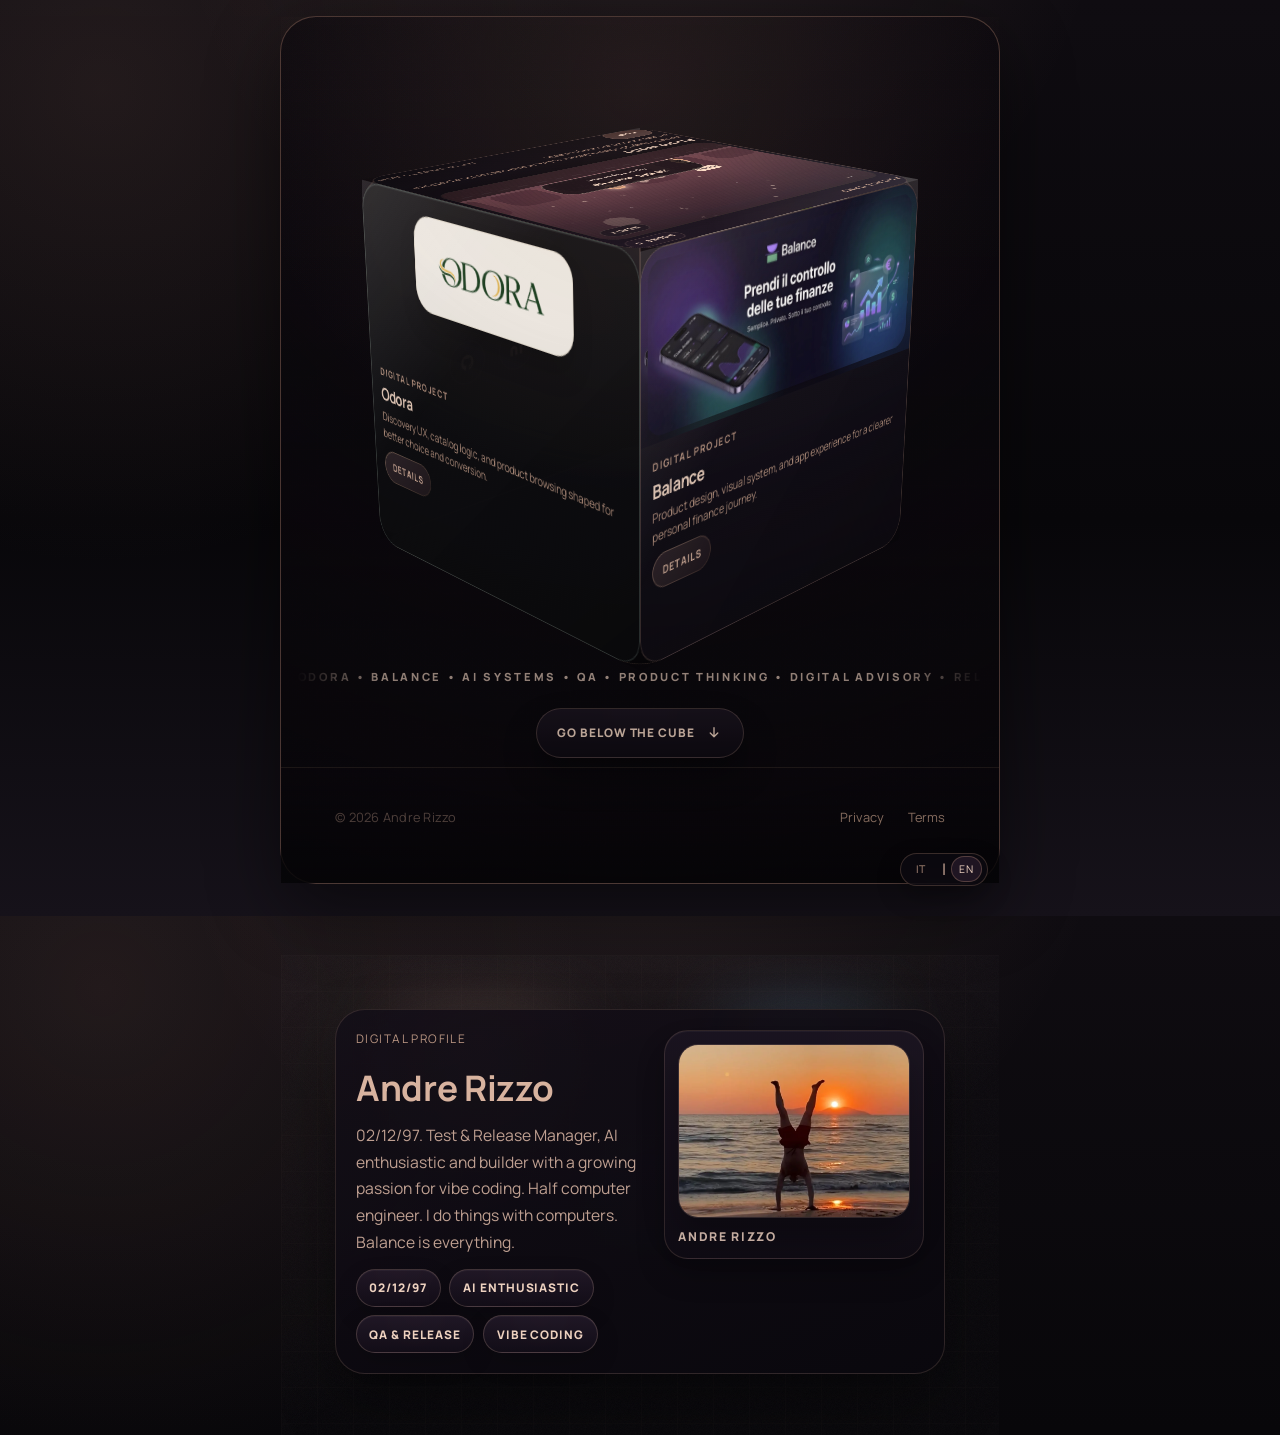
==== commit 54a23811: "Add project pages; update home UI, CSS and i18n Adds standalone project detail pages (balance.html, " ====
--- a/index.html
+++ b/index.html
@@ -49,13 +49,11 @@
                   </div>
                   <span class="cube-loading-text">Initializing Engine</span>
                 </div>
-                <div class="project-cube" data-project-cube style="--cube-rx: -18deg; --cube-ry: 0deg;">
+                <div class="project-cube" data-project-cube style="--cube-rx: -18deg; --cube-ry: -135deg;">
                   <article class="cube-face cube-face--front">
                     <div class="cube-face-surface cube-face-surface--cta">
-                      <div class="cube-cta-card">
-                        <p class="cube-cta-kicker">SOCIAL</p>
-                        <h3 class="cube-cta-title">Connect</h3>
-                        <p class="cube-cta-copy">Follow my work and stay in touch.</p>
+                      <div class="cube-cta-card cube-cta-card--social">
+                        <h3 class="cube-cta-title" data-i18n="cube.socialTitle">Stay connected</h3>
                         <div class="cube-social-icons">
                           <a href="https://www.instagram.com/ozzirr" class="cube-social-icon-link" data-external="true" data-cube-interactive aria-label="Instagram">
                             <svg viewBox="0 0 24 24" fill="none" xmlns="http://www.w3.org/2000/svg" stroke="currentColor" stroke-width="1.6">
@@ -90,7 +88,7 @@
                         <p class="cube-face-kicker">DIGITAL PROJECT</p>
                         <h3 class="cube-face-title">Odora</h3>
                         <p class="cube-face-copy" data-i18n="cube.odoraCopy">Discovery UX, catalog logic and conversion-focused product browsing for fragrance lovers.</p>
-                        <button class="cube-face-cta" data-project-trigger="odora" data-cube-interactive>Details</button>
+                        <a class="cube-face-cta" href="odora.html" data-project-link="odora" data-cube-interactive>Details</a>
                       </div>
                     </div>
                   </article>
@@ -110,7 +108,7 @@
                         <p class="cube-face-kicker">DIGITAL PROJECT</p>
                         <h3 class="cube-face-title">Balance</h3>
                         <p class="cube-face-copy" data-i18n="cube.balanceCopy">Product design, visual system and app experience for a clearer personal finance journey.</p>
-                        <button class="cube-face-cta" data-project-trigger="balance" data-cube-interactive>Details</button>
+                        <a class="cube-face-cta" href="balance.html" data-project-link="balance" data-cube-interactive>Details</a>
                       </div>
                     </div>
                   </article>
@@ -124,7 +122,7 @@
                         <p class="cube-face-kicker">DIGITAL PROJECT</p>
                         <h3 class="cube-face-title">Generale Elettrica</h3>
                         <p class="cube-face-copy" data-i18n="cube.generaleCopy">Commerce architecture, catalog clarity and operational integrations for industrial sales.</p>
-                        <button class="cube-face-cta" data-project-trigger="generale" data-cube-interactive>Details</button>
+                        <a class="cube-face-cta" href="generale-elettrica.html" data-project-link="generale" data-cube-interactive>Details</a>
                       </div>
                     </div>
                   </article>
@@ -133,17 +131,11 @@
                     <div class="cube-face-surface cube-face-surface--game">
                       <div class="cube-arcade-card" data-arcade-game>
                         <div class="cube-arcade-head">
-                          <p class="cube-face-kicker" data-i18n="snake.kicker">Mini game</p>
-                          <div class="cube-arcade-chips" aria-hidden="true">
-                            <p class="cube-arcade-chip">
-                              <span data-i18n="snake.scoreLabel">Score</span>
-                              <span data-arcade-score>0</span>
-                            </p>
-                            <p class="cube-arcade-chip">
-                              <span>World</span>
-                              <span data-arcade-stage>2R Studio</span>
-                            </p>
-                          </div>
+                          <p class="cube-face-kicker" data-i18n="snake.kicker">Arcade game</p>
+                          <p class="cube-arcade-chip" aria-hidden="true">
+                            <span data-i18n="snake.scoreLabel">Score</span>
+                            <span data-arcade-score>0</span>
+                          </p>
                         </div>
 
                         <div class="cube-arcade-stage">
@@ -186,6 +178,51 @@
                   </article>
                 </div>
               </div>
+              <div class="cube-marquee" aria-hidden="true">
+                <div class="cube-marquee-track">
+                  <span data-i18n="homeFlow.marquee">ODORA • BALANCE • AI SYSTEMS • QA • PRODUCT THINKING • DIGITAL ADVISORY • RELEASE FLOW • MYLINKS</span>
+                  <span data-i18n="homeFlow.marquee">ODORA • BALANCE • AI SYSTEMS • QA • PRODUCT THINKING • DIGITAL ADVISORY • RELEASE FLOW • MYLINKS</span>
+                </div>
+              </div>
+              <button type="button" class="cube-down-cta" data-scroll-target="home-story">
+                <span data-i18n="homeFlow.scrollCta">Scendi sotto il cubo</span>
+                <svg viewBox="0 0 24 24" aria-hidden="true">
+                  <path d="M12 5v12m0 0 5-5m-5 5-5-5" fill="none" stroke="currentColor" stroke-width="1.8" stroke-linecap="round" stroke-linejoin="round"/>
+                </svg>
+              </button>
+            </div>
+          </div>
+        </section>
+
+        <section class="section section-home-story" id="home-story" data-reveal>
+          <div class="container">
+            <div class="home-story-shell">
+              <div class="home-story-bio">
+                <div class="home-story-head">
+                  <p class="section-kicker" data-i18n="homeFlow.kicker">Profilo digitale</p>
+                  <h2 class="section-title" data-i18n="homeFlow.title">Andre Rizzo</h2>
+                  <p class="home-story-intro" data-i18n="homeFlow.intro">
+                    02/12/97. Test &amp; Release Manager, AI enthusiastic e builder con una crescente passione per il vibe coding. Ingegnere informatico e mezzo. Faccio cose col computer. L'equilibrio e' tutto.
+                  </p>
+                  <div class="home-story-badges" aria-label="Profile signals">
+                    <span class="home-story-badge" data-i18n="homeFlow.badges.birth">02/12/97</span>
+                    <span class="home-story-badge" data-i18n="homeFlow.badges.ai">AI Enthusiastic</span>
+                    <span class="home-story-badge" data-i18n="homeFlow.badges.qa">QA &amp; Release</span>
+                    <span class="home-story-badge" data-i18n="homeFlow.badges.vibe">Vibe Coding</span>
+                  </div>
+                </div>
+
+                <figure class="home-story-portrait" data-reveal style="--delay: 0.1s">
+                  <img
+                    src="assets/andre-rizzo-beach-optimized.webp"
+                    alt="Andre Rizzo"
+                    class="home-story-portrait-image"
+                    loading="lazy"
+                    decoding="async"
+                  />
+                  <figcaption class="home-story-portrait-caption" data-i18n="homeFlow.photoCaption">Andre Rizzo</figcaption>
+                </figure>
+              </div>
             </div>
           </div>
         </section>
@@ -203,15 +240,5 @@
         </div>
       </footer>
     </div>
-
-    <!-- Project Detail Overlay -->
-    <div class="project-overlay" id="project-detail-overlay" aria-hidden="true">
-        <div class="project-overlay-content">
-            <button class="project-overlay-close" aria-label="Close details">&times;</button>
-            <div id="project-detail-body">
-                <!-- Dynamic content -->
-            </div>
-        </div>
-    </div>
   </body>
 </html>
--- a/css/main.css
+++ b/css/main.css
@@ -4,6 +4,7 @@
   --bg-0: #08070a;
   --bg-1: #0f0c11;
   --bg-2: #16121a;
+  --brand-1: #d3a289;
   --page-bg:
     radial-gradient(circle at 50% -16%, rgba(216, 168, 143, 0.12), transparent 38%),
     radial-gradient(circle at 8% 8%, rgba(98, 72, 64, 0.24), transparent 33%),
@@ -75,7 +76,13 @@
 body[data-page="home"] {
   min-height: 100vh;
   min-height: 100dvh;
-  overflow: hidden;
+  overflow-x: hidden;
+  overflow-y: auto;
+}
+
+body[data-page="home"].home-scroll-locked {
+  overflow-y: hidden;
+  overscroll-behavior-y: none;
 }
 
 body[data-page="home"] .page-shell {
@@ -83,14 +90,13 @@
   flex-direction: column;
   min-height: 100vh;
   min-height: 100dvh;
-  height: 100vh;
-  height: 100dvh;
-  overflow: hidden;
+  height: auto;
+  overflow: visible;
   padding-bottom: 0;
 }
 
 body[data-page="home"].is-cube-stage-open .page-shell {
-  justify-content: center;
+  justify-content: flex-start;
 }
 
 body[data-page="home"] .hero,
@@ -547,8 +553,7 @@
 
 .main--cube-only {
   min-height: calc(100vh - 8.5rem);
-  display: grid;
-  align-items: center;
+  display: block;
 }
 
 .portfolio-main {
@@ -657,13 +662,13 @@
 body.is-cube-stage-open .section-cube {
   opacity: 1;
   transform: none;
-  min-height: 100%;
-  height: 100%;
+  min-height: 100dvh;
+  height: auto;
   display: grid;
   align-content: center;
   justify-items: center;
   padding-top: 0;
-  padding-bottom: 0;
+  padding-bottom: 2.4rem;
 }
 
 body.is-cube-stage-open .site-footer,
@@ -730,10 +735,9 @@
 
 body.is-cube-stage-open .portfolio-main {
   max-height: none;
-  height: 100%;
-  display: grid;
-  align-items: center;
-  overflow: hidden;
+  height: auto;
+  display: block;
+  overflow: visible;
 }
 
 body[data-page="home"].is-cube-stage-open .portfolio-main.main--cube-only {
@@ -741,7 +745,7 @@
 }
 
 body.is-cube-stage-open .cube-layout {
-  min-height: 100%;
+  min-height: 100dvh;
   align-content: center;
 }
 
@@ -779,8 +783,79 @@
 
 .cube-layout {
   display: grid;
-  gap: 0.9rem;
+  gap: 1rem;
   justify-items: center;
+}
+
+.cube-marquee {
+  position: relative;
+  width: min(calc(100% - 0.6rem), 760px);
+  margin-top: 0.2rem;
+  overflow: hidden;
+  mask-image: linear-gradient(90deg, transparent, black 12%, black 88%, transparent);
+  -webkit-mask-image: linear-gradient(90deg, transparent, black 12%, black 88%, transparent);
+}
+
+.cube-marquee-track {
+  display: flex;
+  width: max-content;
+  gap: 1.8rem;
+  padding: 0.15rem 0;
+  animation: cube-marquee-scroll 20s linear infinite;
+}
+
+.cube-marquee-track span {
+  color: rgba(237, 209, 191, 0.74);
+  font-size: 0.7rem;
+  font-weight: 800;
+  letter-spacing: 0.24em;
+  text-transform: uppercase;
+  white-space: nowrap;
+}
+
+.cube-down-cta {
+  appearance: none;
+  min-height: 50px;
+  display: inline-flex;
+  align-items: center;
+  justify-content: center;
+  gap: 0.62rem;
+  margin-top: 0.25rem;
+  padding: 0.82rem 1.22rem;
+  border: 1px solid rgba(214, 172, 150, 0.24);
+  border-radius: 999px;
+  background:
+    linear-gradient(180deg, rgba(29, 22, 34, 0.94), rgba(16, 12, 20, 0.98)),
+    radial-gradient(circle at 50% 0%, rgba(214, 172, 150, 0.12), transparent 52%);
+  color: var(--text-strong);
+  font: inherit;
+  font-size: 0.74rem;
+  font-weight: 800;
+  letter-spacing: 0.08em;
+  text-transform: uppercase;
+  cursor: pointer;
+  box-shadow: 0 18px 34px rgba(0, 0, 0, 0.28);
+  transition:
+    transform 180ms ease,
+    border-color 180ms ease,
+    box-shadow 180ms ease;
+}
+
+.cube-down-cta:hover,
+.cube-down-cta:focus-visible {
+  transform: translateY(-2px);
+  border-color: rgba(237, 209, 191, 0.54);
+  box-shadow: 0 20px 42px rgba(0, 0, 0, 0.34);
+}
+
+.cube-down-cta:disabled {
+  cursor: wait;
+  opacity: 0.72;
+}
+
+.cube-down-cta svg {
+  width: 18px;
+  height: 18px;
 }
 
 .cube-scene {
@@ -788,6 +863,7 @@
   position: relative;
   width: var(--cube-size);
   height: var(--cube-size);
+  margin-bottom: calc(var(--cube-size) * 0.24);
   -webkit-perspective: 1600px;
   perspective: 1600px;
   perspective-origin: 50% 42%;
@@ -803,6 +879,34 @@
     margin 680ms cubic-bezier(0.2, 0.7, 0.2, 1);
 }
 
+.cube-scene::after {
+  content: "";
+  position: absolute;
+  inset: -4% -10%;
+  z-index: 4;
+  pointer-events: none;
+  opacity: 0;
+  transform: translateY(var(--friction-shift, 0));
+  filter: blur(var(--friction-blur, 0));
+  background:
+    linear-gradient(180deg, rgba(255, 255, 255, 0), rgba(255, 230, 214, 0.14) 30%, rgba(255, 210, 184, 0.32) 52%, rgba(255, 255, 255, 0) 88%),
+    repeating-linear-gradient(
+      180deg,
+      rgba(255, 228, 211, 0) 0 12px,
+      rgba(255, 228, 211, 0.12) 12px 16px,
+      rgba(255, 228, 211, 0) 16px 28px
+    );
+  mix-blend-mode: screen;
+  transition:
+    opacity 120ms linear,
+    transform 120ms linear,
+    filter 120ms linear;
+}
+
+.cube-scene.is-friction-active::after {
+  opacity: var(--friction-alpha, 0.72);
+}
+
 .project-cube {
   position: relative;
   width: 100%;
@@ -886,6 +990,26 @@
 @keyframes cube-loading-shimmer {
   0%, 100% { opacity: 0.4; }
   50% { opacity: 1; }
+}
+
+@keyframes cube-marquee-scroll {
+  from {
+    transform: translateX(0);
+  }
+
+  to {
+    transform: translateX(calc(-50% - 0.9rem));
+  }
+}
+
+@keyframes home-ambient-float {
+  from {
+    transform: translateX(-50%) translateY(0) scale(1);
+  }
+
+  to {
+    transform: translateX(-50%) translateY(20px) scale(1.06);
+  }
 }
 
 .project-cube.is-dragging,
@@ -1181,10 +1305,10 @@
   z-index: 1;
   display: grid;
   grid-template-rows: auto minmax(0, 1fr) auto auto;
-  gap: 0.48rem;
+  gap: 0.36rem;
   width: 100%;
   height: 100%;
-  padding: 0.42rem;
+  padding: 0.34rem;
   background:
     linear-gradient(180deg, rgba(20, 14, 28, 0.92), rgba(11, 9, 16, 0.98)),
     radial-gradient(circle at 50% 0%, rgba(221, 176, 149, 0.08), transparent 38%);
@@ -1199,10 +1323,6 @@
 
 .cube-arcade-head {
   justify-content: space-between;
-  gap: 0.45rem;
-}
-
-.cube-arcade-chips {
   gap: 0.35rem;
 }
 
@@ -1227,7 +1347,7 @@
   min-height: 0;
   display: grid;
   place-items: center;
-  border-radius: 18px;
+  border-radius: 20px;
   overflow: hidden;
   border: 1px solid rgba(223, 184, 162, 0.12);
   background:
@@ -1295,7 +1415,7 @@
 
 .cube-arcade-meta {
   display: grid;
-  gap: 0.18rem;
+  gap: 0.14rem;
 }
 
 .cube-arcade-title {
@@ -1303,15 +1423,15 @@
 }
 
 .cube-arcade-copy {
-  font-size: 0.62rem;
-  line-height: 1.38;
+  font-size: 0.58rem;
+  line-height: 1.34;
   color: var(--text-soft);
 }
 
 .cube-arcade-actions {
   display: grid;
   grid-template-columns: auto minmax(0, 1fr);
-  gap: 0.6rem;
+  gap: 0.42rem;
   align-items: center;
 }
 
@@ -1356,6 +1476,164 @@
   text-align: right;
 }
 
+.section-home-story {
+  position: relative;
+  padding: 1.5rem 0 3.8rem;
+  overflow: hidden;
+}
+
+body[data-page="home"].home-scroll-locked .section-home-story,
+body[data-page="home"].home-scroll-locked .site-footer-v2 {
+  pointer-events: none;
+}
+
+.section-home-story::before,
+.section-home-story::after {
+  content: "";
+  position: absolute;
+  inset: auto;
+  pointer-events: none;
+}
+
+.section-home-story::before {
+  top: 1.6rem;
+  left: 50%;
+  width: min(86vw, 620px);
+  height: 280px;
+  transform: translateX(-50%);
+  background:
+    radial-gradient(circle at 24% 30%, rgba(214, 172, 150, 0.18), transparent 28%),
+    radial-gradient(circle at 76% 22%, rgba(116, 178, 220, 0.18), transparent 24%),
+    radial-gradient(circle at 52% 82%, rgba(124, 201, 161, 0.14), transparent 28%);
+  filter: blur(20px);
+  animation: home-ambient-float 11s ease-in-out infinite alternate;
+}
+
+.section-home-story::after {
+  inset: 0;
+  opacity: 0.18;
+  background-image: url("../assets/textures/noise.svg"), url("../assets/textures/grid-soft.svg");
+  background-size:
+    220px 220px,
+    360px 360px;
+  background-repeat: repeat;
+  mix-blend-mode: soft-light;
+}
+
+.home-story-shell {
+  position: relative;
+  z-index: 1;
+  display: grid;
+  gap: 1.2rem;
+  padding: 1.25rem;
+  border: 1px solid rgba(214, 172, 150, 0.16);
+  border-radius: 30px;
+  background:
+    linear-gradient(160deg, rgba(20, 15, 24, 0.9), rgba(10, 8, 14, 0.96)),
+    radial-gradient(circle at 90% 10%, rgba(214, 172, 150, 0.1), transparent 36%);
+  box-shadow: 0 28px 58px rgba(0, 0, 0, 0.34);
+}
+
+.home-story-head {
+  display: grid;
+  align-content: start;
+  gap: 0.56rem;
+}
+
+.home-story-intro {
+  max-width: 42rem;
+  margin: 0;
+  color: rgba(206, 173, 156, 0.92);
+  font-size: 0.98rem;
+  line-height: 1.72;
+}
+
+.home-story-bio {
+  display: grid;
+  gap: 1rem;
+}
+
+.home-story-badges {
+  display: flex;
+  flex-wrap: wrap;
+  gap: 0.56rem;
+  margin-top: 0.2rem;
+}
+
+.home-story-badge {
+  min-height: 38px;
+  display: inline-flex;
+  align-items: center;
+  padding: 0.42rem 0.78rem;
+  border-radius: 999px;
+  border: 1px solid rgba(223, 184, 162, 0.22);
+  background:
+    linear-gradient(180deg, rgba(34, 25, 39, 0.92), rgba(19, 14, 24, 0.92)),
+    radial-gradient(circle at 50% 0%, rgba(216, 170, 144, 0.12), transparent 60%);
+  color: var(--text-strong);
+  font-size: 0.74rem;
+  font-weight: 800;
+  letter-spacing: 0.08em;
+  text-transform: uppercase;
+  box-shadow:
+    inset 0 1px 0 rgba(255, 255, 255, 0.04),
+    0 10px 24px rgba(0, 0, 0, 0.16);
+}
+
+.home-story-portrait {
+  margin: 0;
+  display: grid;
+  gap: 0.6rem;
+  align-content: start;
+  padding: 0.82rem;
+  border: 1px solid rgba(214, 172, 150, 0.16);
+  border-radius: 24px;
+  background:
+    linear-gradient(180deg, rgba(28, 21, 34, 0.9), rgba(16, 12, 20, 0.94)),
+    radial-gradient(circle at 90% 10%, rgba(214, 172, 150, 0.08), transparent 34%);
+  box-shadow:
+    inset 0 1px 0 rgba(255, 255, 255, 0.04),
+    0 16px 28px rgba(0, 0, 0, 0.22);
+}
+
+.home-story-portrait-image {
+  width: 100%;
+  aspect-ratio: 4 / 3;
+  object-fit: cover;
+  object-position: center 42%;
+  border-radius: 20px;
+  border: 1px solid rgba(214, 172, 150, 0.16);
+  box-shadow: 0 18px 34px rgba(0, 0, 0, 0.28);
+}
+
+.home-story-portrait-caption {
+  margin: 0;
+  color: rgba(237, 209, 191, 0.82);
+  font-size: 0.76rem;
+  font-weight: 800;
+  letter-spacing: 0.14em;
+  text-transform: uppercase;
+}
+
+@media (max-width: 860px) {
+  .cube-scene {
+    margin-bottom: calc(var(--cube-size) * 0.32);
+  }
+
+  .cube-marquee {
+    width: min(calc(100% - 1.2rem), 640px);
+  }
+
+  .cube-marquee-track span {
+    font-size: 0.66rem;
+    letter-spacing: 0.19em;
+  }
+
+  .cube-down-cta {
+    width: min(100%, 24rem);
+  }
+}
+
 @media (max-width: 719px) {
   .cube-arcade-head {
     align-items: flex-start;
@@ -1375,6 +1653,30 @@
   .cube-arcade-hint {
     justify-self: stretch;
     text-align: center;
+  }
+
+  .home-story-shell {
+    padding: 1rem;
+  }
+
+  .cube-scene {
+    margin-bottom: calc(var(--cube-size) * 0.38);
+  }
+
+  .cube-marquee {
+    width: min(calc(100% - 1.4rem), 100%);
+  }
+
+  .cube-marquee-track span {
+    font-size: 0.62rem;
+    letter-spacing: 0.16em;
+  }
+
+  .cube-down-cta {
+    width: min(100%, 20rem);
+    min-height: 48px;
+    padding-inline: 1rem;
+    font-size: 0.68rem;
   }
 }
 
@@ -1502,59 +1804,6 @@
   box-shadow: 0 15px 40px rgba(214, 172, 150, 0.5);
   background: #e7bfb0;
 }
-}
-
-.lumina-grid {
-  flex: 1;
-  display: grid;
-  grid-template-columns: 1fr 1fr;
-  grid-template-rows: 1fr 1fr;
-  gap: 0.6rem;
-}
-
-.lumina-pad {
-  appearance: none;
-  border: 0;
-  border-radius: 12px;
-  background: rgba(255, 255, 255, 0.03);
-  cursor: pointer;
-  transition: background-color 150ms ease, transform 100ms ease, box-shadow 150ms ease;
-  border: 1px solid rgba(255, 255, 255, 0.05);
-}
-
-.lumina-pad:active {
-  transform: scale(0.96);
-}
-
-.lumina-pad.is-active {
-  background: rgba(211, 162, 137, 0.8);
-  box-shadow: 0 0 24px rgba(211, 162, 137, 0.4);
-}
-
-.lumina-pad--tl.is-active { background: #ff9f9f; box-shadow: 0 0 24px #ff9f9f; }
-.lumina-pad--tr.is-active { background: #89dfba; box-shadow: 0 0 24px #89dfba; }
-.lumina-pad--bl.is-active { background: #89c4ff; box-shadow: 0 0 24px #89c4ff; }
-.lumina-pad--br.is-active { background: #ffe089; box-shadow: 0 0 24px #ffe089; }
-
-.lumina-start {
-  appearance: none;
-  border: 1px solid var(--line-soft);
-  border-radius: 999px;
-  background: rgba(255, 255, 255, 0.05);
-  color: var(--text-main);
-  padding: 0.6rem;
-  font-size: 0.75rem;
-  font-weight: 700;
-  letter-spacing: 0.05em;
-  cursor: pointer;
-  transition: all 200ms ease;
-}
-
-.lumina-start:hover {
-  background: rgba(255, 255, 255, 0.1);
-  border-color: var(--line);
-  color: var(--text-strong);
-}
 
 /* Bottom face */
 .cube-face-surface--bottom-cap {
@@ -1638,6 +1887,8 @@
     gap: 1rem;
   }
 }
+
+.cube-cta-button {
   padding: 0.55rem 1.1rem;
   appearance: none;
   border: 1px solid rgba(210, 163, 137, 0.36);
@@ -3822,6 +4073,148 @@
   overflow: visible;
 }
 
+body[data-page="project-detail"] {
+  min-height: 100vh;
+  background: var(--page-bg);
+}
+
+body[data-page="project-detail"] .lang-switch {
+  right: max(0.9rem, calc((100vw - 1360px) / 2 + 0.9rem));
+}
+
+body[data-page="project-detail"] .page-shell {
+  overflow: visible;
+}
+
+.project-page {
+  position: relative;
+  z-index: 1;
+}
+
+.project-main {
+  width: min(1280px, calc(100% - 2rem));
+  margin: 0 auto;
+  display: grid;
+  gap: 1rem;
+}
+
+.project-topbar {
+  display: flex;
+  flex-direction: column;
+  gap: 0.7rem;
+  padding-top: 0.1rem;
+}
+
+.project-hero-grid,
+.project-story-grid {
+  display: grid;
+  gap: 1rem;
+}
+
+.project-hero-card,
+.project-story-card {
+  border: 1px solid rgba(206, 157, 131, 0.18);
+  border-radius: 28px;
+  background:
+    linear-gradient(160deg, rgba(24, 18, 30, 0.94), rgba(15, 12, 20, 0.98)),
+    radial-gradient(circle at 90% 10%, rgba(214, 172, 150, 0.12), transparent 38%);
+  box-shadow: 0 24px 54px rgba(0, 0, 0, 0.32);
+}
+
+.project-hero-card {
+  display: grid;
+  align-content: start;
+  gap: 0.85rem;
+  padding: 1.1rem;
+}
+
+.project-hero-card--media {
+  min-height: 320px;
+  padding: 0;
+  overflow: hidden;
+}
+
+.project-media-frame {
+  position: relative;
+  min-height: 100%;
+  display: grid;
+  place-items: center;
+  background:
+    radial-gradient(circle at 18% 18%, rgba(214, 172, 150, 0.18), transparent 34%),
+    radial-gradient(circle at 80% 78%, rgba(110, 78, 96, 0.24), transparent 30%),
+    linear-gradient(180deg, rgba(22, 17, 28, 0.95), rgba(12, 10, 18, 0.98));
+}
+
+.project-media-frame::after {
+  content: "";
+  position: absolute;
+  inset: 0;
+  background:
+    linear-gradient(180deg, rgba(12, 10, 14, 0.06), rgba(12, 10, 14, 0.58)),
+    url("../assets/textures/noise.svg");
+  background-size: auto, 220px 220px;
+  background-repeat: no-repeat, repeat;
+  mix-blend-mode: soft-light;
+  pointer-events: none;
+}
+
+.project-hero-image {
+  width: 100%;
+  height: 100%;
+  object-fit: cover;
+  object-position: center;
+}
+
+body[data-page="project-detail"][data-project-key="odora"] .project-hero-image,
+body[data-page="project-detail"][data-project-key="generale"] .project-hero-image {
+  width: min(100%, 88%);
+  height: auto;
+  max-height: 280px;
+  object-fit: contain;
+}
+
+.project-summary {
+  margin: 0;
+  color: var(--text-soft);
+  font-size: 0.98rem;
+  line-height: 1.58;
+}
+
+.project-story-card {
+  display: grid;
+  gap: 0.58rem;
+  align-content: start;
+  padding: 1rem;
+}
+
+.project-richtext {
+  display: grid;
+  gap: 0.72rem;
+}
+
+.project-richtext p {
+  margin: 0;
+  color: var(--text-soft);
+  font-size: 0.95rem;
+  line-height: 1.58;
+}
+
+.project-tags {
+  margin-top: 0.2rem;
+}
+
+.cube-cta-card--social {
+  min-height: 100%;
+  place-content: center;
+  justify-items: center;
+  text-align: center;
+  gap: 1rem;
+}
+
+.cube-cta-card--social .cube-cta-title {
+  margin: 0;
+}
+
 .cv-page {
   position: relative;
   z-index: 1;
@@ -4220,6 +4613,10 @@
     width: min(100%, calc(100% - 1.45rem));
   }
 
+  body[data-page="project-detail"] .page-shell {
+    overflow: visible;
+  }
+
   body.is-cube-stage-closed .hero {
     padding: 0.3rem 0 0;
   }
@@ -4270,6 +4667,39 @@
 
   body.is-cube-stage-closed .portfolio-main {
     padding-top: 0;
+  }
+
+  .home-story-shell {
+    padding: 1rem;
+    gap: 0.9rem;
+  }
+
+  .home-story-head {
+    gap: 0.5rem;
+  }
+
+  .home-story-intro {
+    font-size: 0.92rem;
+    line-height: 1.68;
+  }
+
+  .home-story-badges {
+    gap: 0.44rem;
+  }
+
+  .home-story-badge {
+    min-height: 34px;
+    padding: 0.36rem 0.64rem;
+    font-size: 0.68rem;
+    letter-spacing: 0.06em;
+  }
+
+  .home-story-portrait {
+    padding: 0.72rem;
+  }
+
+  .home-story-portrait-image {
+    aspect-ratio: 16 / 11;
   }
 
   body.is-cube-stage-closed .cube-scene {
@@ -4318,6 +4748,10 @@
     overflow: visible;
   }
 
+  body[data-page="project-detail"] .page-shell {
+    overflow: visible;
+  }
+
   .section {
     padding-top: 3.35rem;
   }
@@ -4487,6 +4921,21 @@
     align-items: start;
   }
 
+  .home-story-bio {
+    grid-template-columns: minmax(0, 1.08fr) minmax(260px, 0.92fr);
+    align-items: start;
+  }
+
+  .project-hero-grid {
+    grid-template-columns: minmax(320px, 0.86fr) minmax(0, 1.14fr);
+    align-items: stretch;
+  }
+
+  .project-story-grid {
+    grid-template-columns: repeat(3, minmax(0, 1fr));
+    align-items: start;
+  }
+
   .cv-intro-grid {
     grid-template-columns: minmax(320px, 0.8fr) minmax(0, 1.2fr);
     align-items: stretch;
@@ -4517,6 +4966,203 @@
   .cv-cube-layout .cube-scene {
     --cube-size: min(42vw, 420px);
   }
+}
+
+/* ─── PREMIUM ENHANCEMENTS ─────────────────────────────── */
+
+/* Ambient glow around the cube scene */
+.cube-scene {
+  position: relative;
+}
+
+.cube-scene::before {
+  content: "";
+  position: absolute;
+  inset: -28px;
+  border-radius: 48px;
+  background: radial-gradient(ellipse at 50% 50%, rgba(211, 162, 137, 0.09), transparent 68%);
+  pointer-events: none;
+  z-index: 0;
+  animation: cube-ambient-pulse 6s ease-in-out infinite;
+}
+
+@keyframes cube-ambient-pulse {
+  0%, 100% { opacity: 0.6; transform: scale(1); }
+  50% { opacity: 1; transform: scale(1.04); }
+}
+
+/* Drag-to-spin hint */
+.cube-drag-hint {
+  display: flex;
+  align-items: center;
+  justify-content: center;
+  gap: 0.42rem;
+  margin-top: 0.9rem;
+  color: var(--text-subtle);
+  font-size: 0.62rem;
+  font-weight: 700;
+  letter-spacing: 0.14em;
+  text-transform: uppercase;
+  pointer-events: none;
+  transition: opacity 600ms ease;
+  animation: hint-fade-in 1s ease 2.2s both;
+}
+
+.cube-drag-hint.is-hidden {
+  opacity: 0;
+  transition: opacity 400ms ease;
+}
+
+.cube-drag-hint-icon {
+  display: flex;
+  animation: hint-spin 2.4s ease-in-out infinite;
+}
+
+@keyframes hint-fade-in {
+  from { opacity: 0; transform: translateY(6px); }
+  to { opacity: 1; transform: translateY(0); }
+}
+
+@keyframes hint-spin {
+  0%, 100% { transform: rotate(-18deg); }
+  50% { transform: rotate(18deg); }
+}
+
+/* Scanline CRT overlay on game canvas */
+.cube-arcade-stage::before {
+  content: "";
+  position: absolute;
+  inset: 0;
+  z-index: 2;
+  pointer-events: none;
+  border-radius: 18px;
+  background: repeating-linear-gradient(
+    0deg,
+    transparent,
+    transparent 3px,
+    rgba(0, 0, 0, 0.06) 3px,
+    rgba(0, 0, 0, 0.06) 4px
+  );
+  mix-blend-mode: multiply;
+}
+
+/* Premium cube face: stronger inner glow on hover */
+.cube-face-surface:hover {
+  box-shadow:
+    inset 0 1px 1px rgba(255, 255, 255, 0.08),
+    0 25px 50px -12px rgba(0, 0, 0, 0.5),
+    0 0 0 1px rgba(214, 172, 150, 0.12);
+}
+
+/* Better project detail overlay backdrop */
+.project-overlay {
+  background: rgba(4, 3, 8, 0.96);
+}
+
+/* Premium project detail: gradient title */
+.project-detail-kicker {
+  color: var(--brand-1);
+}
+
+.project-detail-cta {
+  background: var(--brand-1);
+}
+
+/* Smooth game button pulse while ready */
+@keyframes arcade-btn-breathe {
+  0%, 100% { box-shadow: 0 0 0 0 rgba(214, 172, 150, 0); }
+  50% { box-shadow: 0 0 0 6px rgba(214, 172, 150, 0.12); }
+}
+
+.cube-arcade-button {
+  animation: arcade-btn-breathe 2.4s ease-in-out infinite;
+}
+
+.cube-arcade-button:hover {
+  animation: none;
+}
+
+/* Score chip accent flash when new best */
+.cube-arcade-chip.is-best {
+  border-color: rgba(255, 210, 90, 0.6);
+  background: rgba(255, 210, 90, 0.12);
+  color: #ffe078;
+  transition: all 400ms ease;
+}
+
+/* Loading screen improvements */
+.cube-loading-logo svg {
+  filter: drop-shadow(0 0 18px rgba(211, 162, 137, 0.22));
+}
+
+.cube-loading-wireframe {
+  animation: cube-loading-rotate 3s linear infinite;
+}
+
+/* Cube face CTA: premium gradient border */
+.cube-face-cta {
+  background: linear-gradient(rgba(25, 19, 28, 0.74), rgba(25, 19, 28, 0.74)) padding-box,
+              linear-gradient(135deg, rgba(214, 172, 150, 0.5), rgba(140, 100, 80, 0.3)) border-box;
+  border: 1px solid transparent;
+}
+
+/* Cube social icon: coloured hover glow per network */
+.cube-social-icon-link[aria-label="Instagram"]:hover {
+  border-color: rgba(229, 112, 135, 0.6);
+  box-shadow: 0 10px 24px rgba(229, 112, 135, 0.18);
+  color: #e57087;
+}
+
+.cube-social-icon-link[aria-label="LinkedIn"]:hover {
+  border-color: rgba(80, 150, 220, 0.6);
+  box-shadow: 0 10px 24px rgba(80, 150, 220, 0.18);
+  color: #5096dc;
+}
+
+.cube-social-icon-link[aria-label="GitHub"]:hover {
+  border-color: rgba(180, 180, 210, 0.6);
+  box-shadow: 0 10px 24px rgba(180, 180, 210, 0.14);
+  color: #c0c0d8;
+}
+
+/* Game canvas: inner border glow ring when running */
+.cube-arcade-stage.is-running {
+  border-color: rgba(214, 172, 150, 0.28);
+  box-shadow:
+    inset 0 1px 0 rgba(255, 255, 255, 0.06),
+    0 16px 28px rgba(0, 0, 0, 0.26),
+    0 0 0 1px rgba(214, 172, 150, 0.08);
+}
+
+/* Screen-shake utility — applied via JS on canvas wrapper */
+@keyframes screen-shake {
+  0%   { transform: translate(0, 0); }
+  15%  { transform: translate(-4px, 2px); }
+  30%  { transform: translate(4px, -2px); }
+  45%  { transform: translate(-3px, 3px); }
+  60%  { transform: translate(3px, -1px); }
+  75%  { transform: translate(-2px, 2px); }
+  90%  { transform: translate(2px, -1px); }
+  100% { transform: translate(0, 0); }
+}
+
+.cube-arcade-stage.is-shaking {
+  animation: screen-shake 0.36s ease-out;
+}
+
+/* Footer: add a subtle top separator accent */
+.site-footer-v2 {
+  border-top-color: rgba(214, 172, 150, 0.14);
+}
+
+/* Digital CV link in footer */
+.footer-v2-link--cv {
+  color: var(--brand-1);
+  font-weight: 700;
+}
+
+.footer-v2-link--cv:hover {
+  color: var(--text-strong);
 }
 
 @media (prefers-reduced-motion: reduce) {
@@ -4540,4 +5186,19 @@
     animation: none;
   }
 
-}
+  .cube-drag-hint {
+    animation: none;
+  }
+
+  .cube-drag-hint-icon {
+    animation: none;
+  }
+
+  .cube-scene::before {
+    animation: none;
+  }
+
+  .cube-arcade-button {
+    animation: none;
+  }
+}
